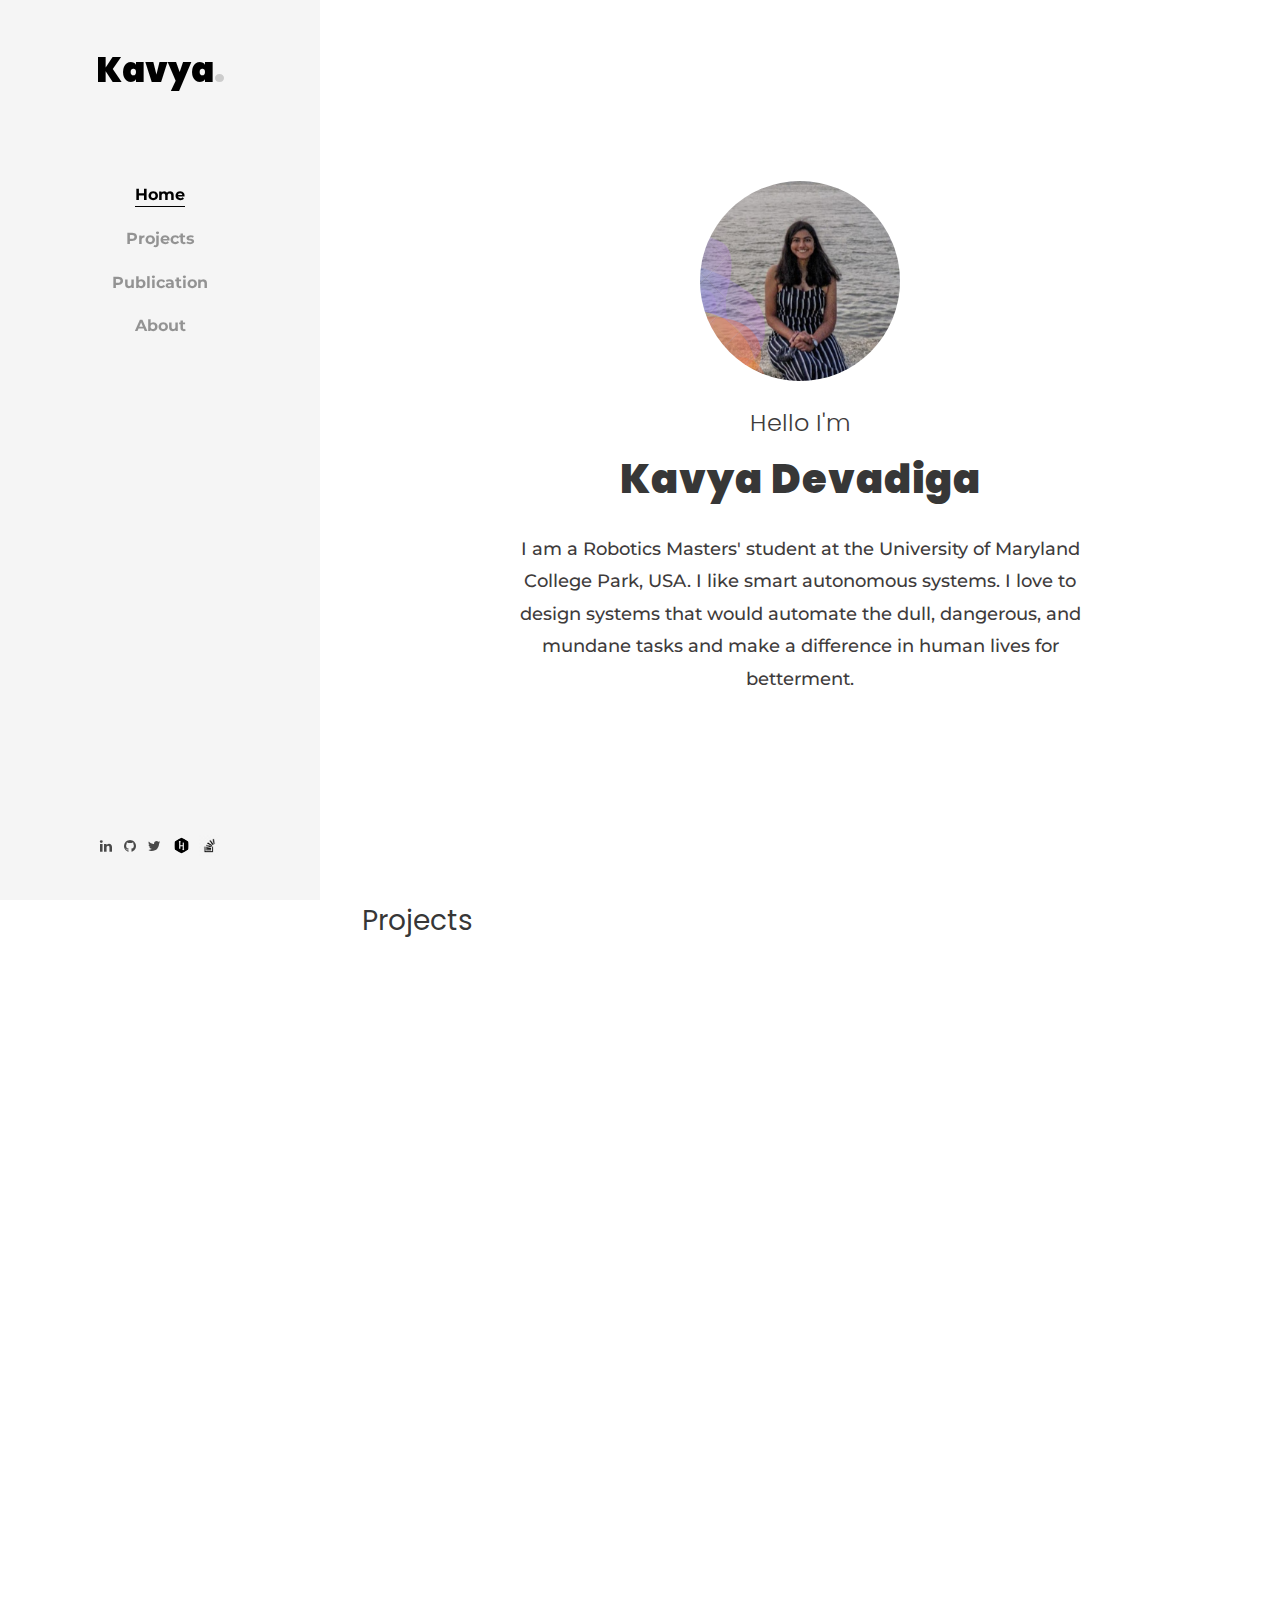
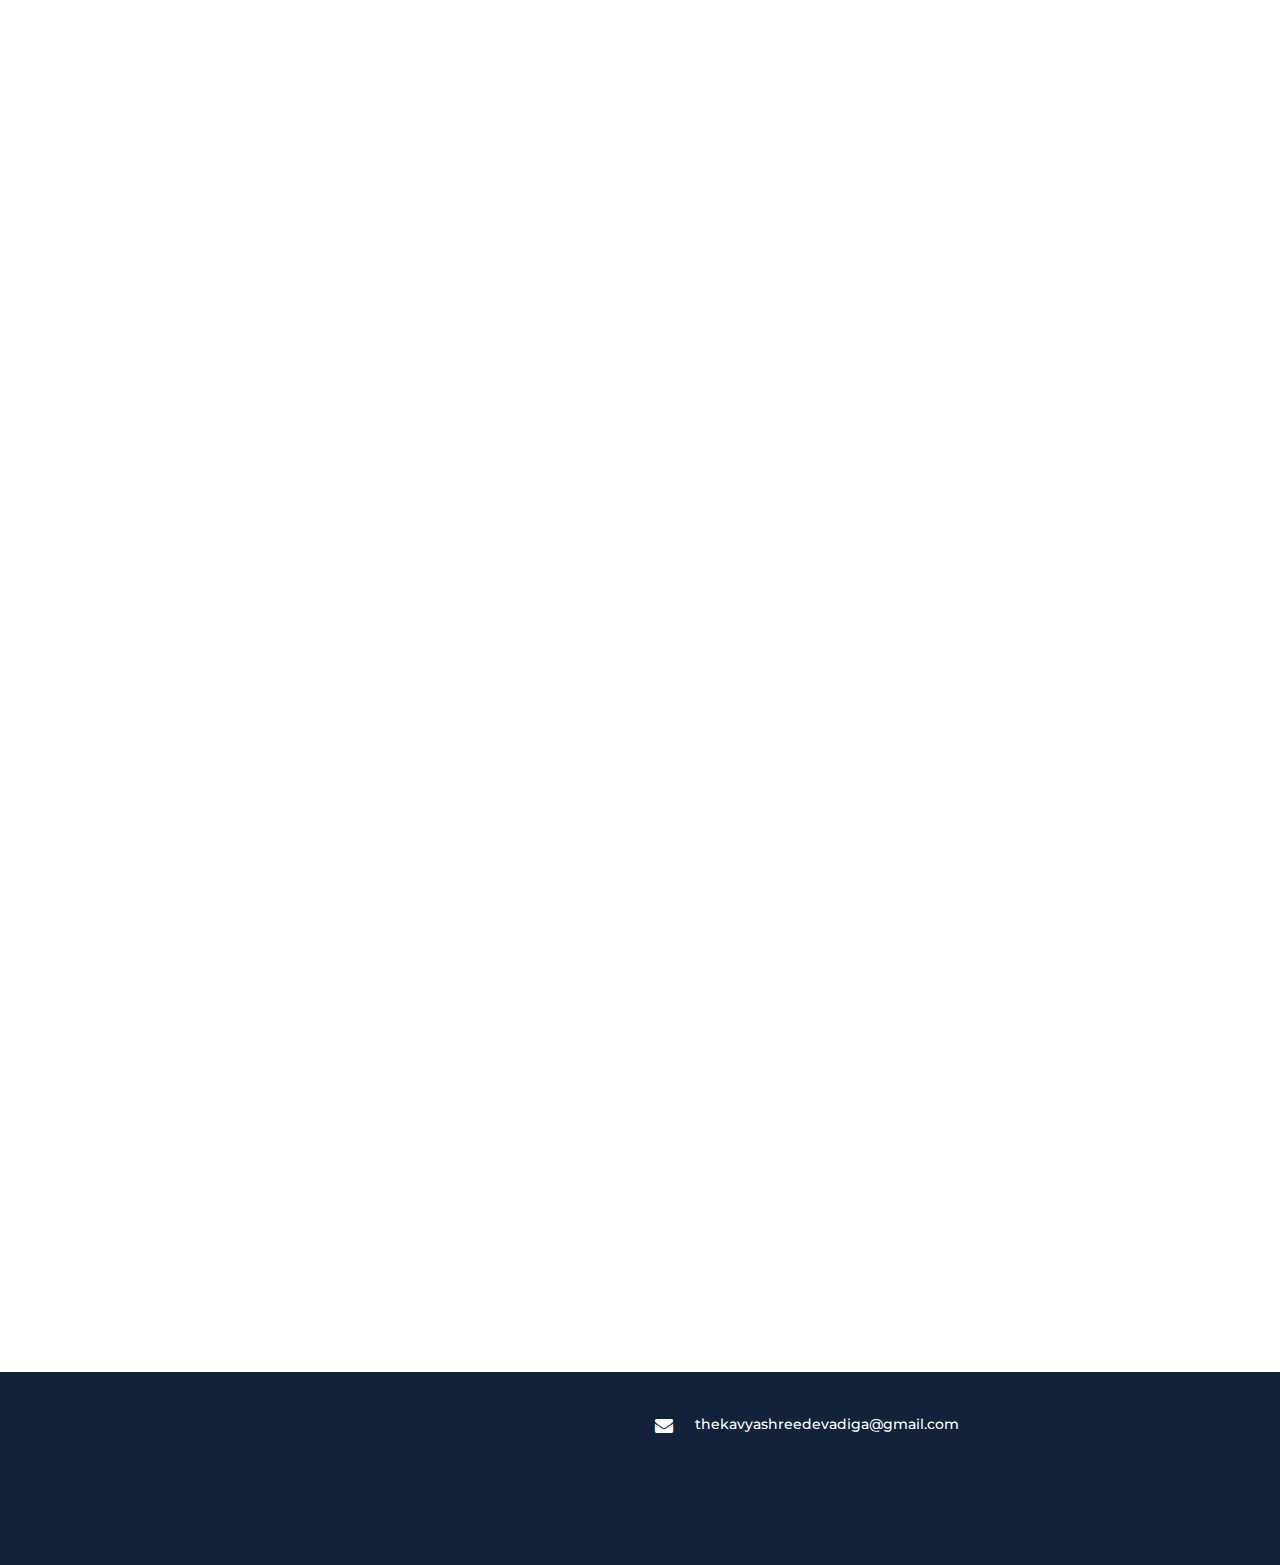
==== index.html @ f2223580 "Update social badges" ====
<!DOCTYPE html>
<html lang="en">

<head>
	<title>Kavyashree Devadiga</title>
	<meta charset="utf-8">
	<meta name="viewport" content="width=device-width, initial-scale=1, shrink-to-fit=no">

	<link href="https://fonts.googleapis.com/css?family=Poppins:300,400,500,600,700" rel="stylesheet">
	<link href="https://fonts.googleapis.com/css?family=Montserrat:300,400,500,700" rel="stylesheet">

	<link rel="stylesheet" href="css/open-iconic-bootstrap.min.css">
	<link rel="stylesheet" href="css/animate.css">

	<link rel="stylesheet" href="css/owl.carousel.min.css">
	<link rel="stylesheet" href="css/owl.theme.default.min.css">
	<link rel="stylesheet" href="css/magnific-popup.css">

	<link rel="stylesheet" href="css/aos.css">

	<link rel="stylesheet" href="css/ionicons.min.css">

	<link rel="stylesheet" href="css/bootstrap-datepicker.css">
	<link rel="stylesheet" href="css/jquery.timepicker.css">

	<link rel="stylesheet" href="css/flaticon.css">
	<link rel="stylesheet" href="css/icomoon.css">
	<link rel="stylesheet" href="css/style.css">
</head>

<body>

	<div id="kavyadevd-page">
		<a href="#" class="js-kavyadevd-nav-toggle kavyadevd-nav-toggle"><i></i></a>
		<aside id="kavyadevd-aside" role="complementary" class="js-fullheight text-center" style="overflow: hidden;">
			<h1 id="kavyadevd-logo"><a href="index.html">Kavya<span>.</span></a></h1>
			<nav id="kavyadevd-main-menu" role="navigation">
				<ul>
					<li id="Home" onclick="setClass(this);" class="menu_list kavyadevd-active"><a
							href="index.html">Home</a></li>
					<li id="Projects" onclick="setClass(this);" class="menu_list"><a href="#Project">Projects</a></li>
					<li id="Publications" onclick="setClass(this);" class="menu_list"><a
							href="#Publication">Publication</a></li>
					<!-- <li><a href="#contact">Contact</a></li> -->					
					<li><a href="about.html">About</a></li>
				</ul>
			</nav>

			<div class="kavyadevd-footer">
				<ul>
					<li><a href="https://www.linkedin.com/in/kavyashree-devadiga"><i class="icon-linkedin"></i></a></li>
					<li><a href="https://github.com/kavyadevd"><i class="icon-github"></i></a></li>
					<li><a href="https://twitter.com/kavyad007?lang=en"><i class="icon-twitter"></i></a></li>
					<li><a href="https://www.hackerrank.com/Kavya_D"><img style="width: 1.2em;margin-top: -6px;" src="images/HRRK.png"></img></a></li>
					<li><a href="https://twitter.com/kavyad007?lang=en"><img style="width: 1.5em;margin: -6px 0 0 -3px;" src="images/Stack.jpg"></img></a></li>
				</ul>
			</div>
		</aside>
		<div id="kavyadevd-main">
			<div class="wrap-div js-fullheight" style="background-image: url(images/bg_1.png);"
				data-stellar-background-ratio="0.5">
				<div class="overlay"></div>
				<div class="js-fullheight d-flex justify-content-center align-items-center" style="background-color: #ffffff4f;">
					<div class="col-md-8 text text-center">
						<div class="img mb-4" style="background-image: url(images/author.png);"></div>
						<div class="desc">
							<h2 class="subheading">Hello I'm</h2>
							<h1 class="mb-4">Kavya Devadiga</h1>
							<p class="mb-4">I am a Robotics Masters' student at the University of Maryland College
								Park, USA. I like smart autonomous systems. I love to design systems
								that would automate the dull, dangerous, and mundane tasks and make a difference in
								human lives for betterment.
							</p>
						</div>
					</div>
				</div>
			</div>
			<section class="ftco-section" style="padding-top: 0em;padding-bottom: 1em;" id="Project">
				<div class="container">
					<h3 class="mb-4">
						<p>Projects</p>
					</h3>
					<div class="row">
						<div class="col-md-4">
							<div class="blog-entry ftco-animate">
								<span class="img img-2" style="background-image: url(images/swarm.png);"></span>
								<div class="text text-2 pt-2 mt-3" id="ecobot">
									<h3 class="mb-4">
										<p>Jackal Swarm Robot</p>
									</h3>
									<p class="mb-4">A ROS based system that will deploy a swarm of 20 robots in a
										simulated gazebo environment and help rescue an object to the defined end goal.
										The swam consists of Jackal unmanned ground vehicles.
										Robots spawn at a pre-set start position and then navigate towards the object to
										be rescued.
										Once they reach the object contact point the agents will the object
										synchronously till the destination is reached.
									</p>
									<div class="author mb-4 d-flex align-items-center">
										<p>December 2021</p>
									</div>
									<div class="meta-wrap align-items-center">
										<div class="half">
											<p><a href="https://github.com/kavyadevd/swarm_robots"
													class="btn py-2">GitHub Repository <span
														class="ion-ios-arrow-forward"></span></a></p>
										</div>
									</div>
								</div>
							</div>
						</div>
						<div class="col-md-4">
							<div class="blog-entry ftco-animate">
								<span class="img img-2" style="background-image: url(images/Diner.png);"></span>
								<div class="text text-2 pt-2 mt-3">
									<h3 class="mb-4">
										<p>Food-E : Diner robot</p>
									</h3>
									<p class="mb-4">Modelling and simulation of an autonomous food serving robot in a
										diner.
										Using CoppeliaSim developed a 6 degree of freedom UR5 robotic arm fixed on a 2
										degree of freedom four-wheeled moving cart model.
										Followed by the implementation of a four-wheeled differential drive, and
										forward-inverse kinematics and program the model to simulate the task for
										autonomously navigating and completing a pre-defined job.
									</p>
									<div class="author mb-4 d-flex align-items-center">
										<p>November 2021</p>
									</div>
									<div class="meta-wrap align-items-center">
										<div class="half">
											<p><a href="https://github.com/kavyadevd/Diner_Robot"
													class="btn py-2">GitHub Repository <span
														class="ion-ios-arrow-forward"> <a href="https://www.youtube.com/watch?v=pwTl2Ah0ebo"><i class="icon-youtube"></i></a></span></a></p>
														
											<p>
												
											</p>
										</div>
									</div>
								</div>
							</div>
						</div>
						<div class="col-md-4">
							<div class="blog-entry ftco-animate">
								<span class="img img-2" style="background-image: url(images/Helmet.png);"></span>
								<div class="text text-2 pt-2 mt-3" id="ecobot">
									<h3 class="mb-4">
										<p>CNN based Real-time Helmet Detection</p>
									</h3>
									<p class="mb-4">Automated helmet detection using video surveillance and generating a database with license plates of offenders. 
										Included dataset creation for helmets by web scraping and training a CNN module using TensorFlow, OpenCV based machine learning in python. 
										Followed by KNN based text recognition for extracting the license plate data.
									</p>
									<div class="author mb-4 d-flex align-items-center">
										<p>May 2018</p>
									</div>
									<div class="meta-wrap align-items-center">
										<div class="half">
											<p><a href="https://github.com/kavyadevd/CNNHelmetDetection"
													class="btn py-2">GitHub Repository
												<span class="ion-ios-arrow-forward"></span></a></p>
										</div>
									</div>
								</div>
							</div>
						</div>
					</div>
					<div class="row">
						<div class="col-md-4">
							<div class="blog-entry ftco-animate">
								<span class="img img-2"
									style="background-image: url(images/Toy_Car_Pub_Sub.png);"></span>
								<div class="text text-2 pt-2 mt-3" id="ecobot">
									<h3 class="mb-4">
										<p>Car CAD modelling and simulation</p>
									</h3>
									<p class="mb-4">Modelled a car model in Solidworks. Visualized LIDAR points in RViz.
										Simulated PID controlled navigation in Gazebo using teleop control as well as
										publisher-subscriber
										in ROS. Understood basics of CAD modelling, URDF, XACRO, ROS-config files, ROS
										controllers and gazebo plugins, and adding
										sensors to CAD model.
									</p>
									<div class="author mb-4 d-flex align-items-center">
										<p>October 2021</p>
									</div>
									<div class="meta-wrap align-items-center">
										<div class="half">
											<p><a href="https://github.com/kavyadevd/Toy_Car_Simulation"
													class="btn py-2">GitHub Repository <span
														class="ion-ios-arrow-forward">
														<a href="https://youtu.be/pwTl2Ah0ebo"><i class="icon-youtube"></i></a></span></a></p>
										</div>
									</div>
								</div>
							</div>
						</div>
						<div class="col-md-4">
							<div class="blog-entry ftco-animate">
								<span class="img img-2"
									style="background-image: url(images/LQR.png);border: solid 1px #00000052;"></span>
								<div class="text text-2 pt-2 mt-3" id="ecobot">
									<h3 class="mb-4">
										<p>Dual Pendulum LQR-LQG Controller</p>
									</h3>
									<p class="mb-4">Worked on design and analysis of an LQR and LQG controller or pendulum attached to a frictionless moving crane. 
										Using Control system concepts and Matlab.
									</p>
									<div class="author mb-4 d-flex align-items-center">
										<p>December 2021</p>
									</div>
									<div class="meta-wrap align-items-center">
										<div class="half">
											<p><a href="https://github.com/kavyadevd/DualPendulumLQRController"
													class="btn py-2">GitHub Repository <span
														class="ion-ios-arrow-forward"></span></a></p>
										</div>
									</div>
								</div>
							</div>
						</div>
						<div class="col-md-4">
							<div class="blog-entry ftco-animate">
								<span class="img img-2" style="background-image: url(images/pathplannersq.png);"></span>
								<div class="text text-2 pt-2 mt-3" id="ecobot">
									<h3 class="mb-4">
										<p>Arm path planner</p>
									</h3>
									<p class="mb-4">A 6DOF UR5 robotic arm path planner. Consists of a C++ based
										IK solver and planner module with output simulated in a virtual environment.
										The input to the system is the desired goal cartesian coordinates. This input is
										applied to a 6 DOF robotic arm with set initial points and known configuration.
										Based on this data, the IK solver calculates the configuration of individual arm
										joints.
									</p>
									<div class="author mb-4 d-flex align-items-center">
										<p>October 2021</p>
									</div>
									<div class="meta-wrap align-items-center">
										<div class="half">
											<p><a href="https://github.com/kavyadevd/AcmeRoboticsPathPlanner"
													class="btn py-2">GitHub Repository
												<span class="ion-ios-arrow-forward"></span></a></p>
										</div>
									</div>
								</div>
							</div>
						</div>
					</div>
					<div class="row">
						<div class="col-md-4">
							<div class="blog-entry ftco-animate">
								<span class="img img-2" style="background-image: url(images/DVR.JPG);"></span>
								<div class="text text-2 pt-2 mt-3" id="ecobot">
									<h3 class="mb-4">
										<a href="Robocon.html">	<p>DVR - Autonomous Robot</p>
									</a></h3>
									<p class="mb-4">An autonomus - omni directional robot navigation through a
										controlled pre-described path using distance vector routing (for navigation) and
										PID algorithm (for line following). The robot has three pneumatically controlled
										arms to launch shuttles in air.
										The code is uploaded on Teensy development board (ARM Cortex-M7 at 600 MHz
										processor).
										(Project code was developed by a sub-team of 4)
									</p>
									<div class="author mb-4 d-flex align-items-center">
										<p>March 2018</p>
									</div>
									<div class="meta-wrap align-items-center">
										<div class="half">
											<p><a href="https://github.com/kavyadevd/DVR_AutonomousBot/tree/main/final"
													class="btn py-2">GitHub Repository <span
														class="ion-ios-arrow-forward"></span></a></p>
										</div>
									</div>
								</div>
							</div>
						</div>
						<div class="col-md-4">
							<div class="blog-entry ftco-animate">
								<span class="img img-2" alt="Coming soon"
									style="background-image: url(images/Hybrid.jpg);"></span>
								<div class="text text-2 pt-2 mt-3">
									<h3 class="mb-4">
										<p>Vader - Pole climbing robot</p>
									</h3>
									<p class="mb-4">An Arduino based robot with power screw based pole climbing
										capabilities. The robot was controlled using a PS2-controller.
										It also has a vertical gimble with a high power BLDC motor to drive the <a
											href="#ecobot">ecobot</a>
										(Project was developed by a team of 7)
									</p>
									<div class="author mb-4 d-flex align-items-center">
										<p>March 2016</p>
									</div>
									<div class="meta-wrap align-items-center">
										<div class="half">
											<p><a href="https://github.com/kavyadevd/RobotRemoteControl"
													class="btn py-2">GitHub Repository <span
														class="ion-ios-arrow-forward"></span></a></p>
										</div>
									</div>
								</div>
							</div>
						</div>
						<div class="col-md-4">
							<div class="blog-entry ftco-animate">
								<span class="img img-2" style="background-image: url(images/image_3.jpg);"></span>
								<div class="text text-2 pt-2 mt-3" id="ecobot">
									<h3 class="mb-4">
										<p>PID line follower ecobot</p>
									</h3>
									<p class="mb-4">An Arduino based line follower robot with single servo-controlled
										actuation.
										The robot has no drive of its own and relied on a second robot to power it
										without contact using wind
										thrust. It successfully maneuvered through a path consisting of turns, slopes
										and a very low contrast path-following line.
										(Project code was developed by a sub-team of 3)
									</p>
									<div class="author mb-4 d-flex align-items-center">
										<p>March 2016</p>
									</div>
									<div class="meta-wrap align-items-center">
										<div class="half">
											<p><a href="https://github.com/kavyadevd/PID-Controller-for-Robocon-2016"
													class="btn py-2">GitHub Repository <span
														class="ion-ios-arrow-forward"></span></a></p>
										</div>
									</div>
								</div>
							</div>
						</div>

					</div>
				</div>
			</section>
			<section class="ftco-section" style="padding-top: 0em;padding-bottom: 1em;">
				<div class="container" id="Publication">
					<div class="row">
						<div class="col-md-12">
							<div class="blog-entry ftco-animate">
								<h3 class="mb-4">
									<p>Publication</p>
								</h3>
								<h5>
									<a href="https://scholar.google.com/citations?view_op=view_citation&hl=en&user=lzbfaA8AAAAJ&alert_preview_top_rm=2&citation_for_view=lzbfaA8AAAAJ:u5HHmVD_uO8C"
									   >Real Time Automatic Helmet Detection of Bike Riders></a>
								</h5>
								<h6>International Journal for Innovative Research in Science & Technology | Volume 4,
									Issue 11, April 2018. · Mar 31, 2018</h6>
								<p class="mb-4">
									A CNN-based helmet detection system for real-time helmet detection.
									Using video surveillance of the street, the proposed approach detects if the bike
									rider is wearing a helmet
									automatically without manual intervention. If a bike rider is detected not wearing a
									helmet,
									the number plate of the vehicle read and noted.
									A database will be generated with records to identify every offender accurately by
									his bike registration number
								</p>

							</div>
						</div>
					</div>
				</div>
				<div class="container" id="TechStack">
					<div class="row">
						<div class="col-md-12">
							<div class="blog-entry ftco-animate">
								<h6 class="mb-4">
									<p>Technology Stack</p>
								</h6>
								<p style="text-align:left">
									<a href="https://www.linux.org/" target="_blank" rel="noreferrer"> <img
											src="https://raw.githubusercontent.com/devicons/devicon/master/icons/linux/linux-original.svg"
											alt="linux" style="width: 1.5em;height: 1.5em;" />
										<a href="https://www.cprogramming.com/" target="_blank" rel="noreferrer"> <img
												src="https://raw.githubusercontent.com/devicons/devicon/master/icons/c/c-original.svg"
												alt="c" style="width: 1.5em;height: 1.5em;" /> </a>
									</a> <a href="https://www.w3schools.com/cpp/" target="_blank" rel="noreferrer"> <img
											src="https://raw.githubusercontent.com/devicons/devicon/master/icons/cplusplus/cplusplus-original.svg"
											alt="cplusplus" style="width: 1.5em;height: 1.5em;" /> </a>
									<a href="https://www.w3schools.com/cs/" target="_blank" rel="noreferrer"> <img
											src="https://raw.githubusercontent.com/devicons/devicon/master/icons/csharp/csharp-original.svg"
											alt="csharp" style="width: 1.5em;height: 1.5em;" /> </a>
									<a href="https://www.ros.org/" target="_blank" rel="noreferrer"><img
											src="https://raw.githubusercontent.com/fkromer/awesome-ros2/master/ros_logo.svg?sanitize=true"
											style="width: 1.5em;height: 1.5em;" alt="ROS"></a>
									<a href="https://www.coppeliarobotics.com/" target="_blank" rel="noreferrer"> <img
											src="https://www.coppeliarobotics.com/helpFiles/en/images/CoppeliaSim.png"
											alt="CoppeliaSim" style="height: 1.5em;" /> </a>
									<a href="https://opencv.org/" target="_blank" rel="noreferrer"> <img
											src="https://www.vectorlogo.zone/logos/opencv/opencv-icon.svg" alt="opencv"
											style="width: 1.5em;height: 1.5em;" /> </a> <a href="https://postman.com"
										target="_blank" rel="noreferrer"> <img
											src="https://www.vectorlogo.zone/logos/getpostman/getpostman-icon.svg"
											alt="postman" style="width: 1.5em;height: 1.5em;" /> </a> <a
										href="https://www.python.org" target="_blank" rel="noreferrer"> <img
											src="https://raw.githubusercontent.com/devicons/devicon/master/icons/python/python-original.svg"
											alt="python" style="width: 1.5em;height: 1.5em;" /> </a> <a
										href="https://www.tensorflow.org" target="_blank" rel="noreferrer"> <img
											src="https://www.vectorlogo.zone/logos/tensorflow/tensorflow-icon.svg"
											alt="tensorflow" style="width: 1.5em;height: 1.5em;" /> </a> <a
										href="https://travis-ci.org" target="_blank" rel="noreferrer"> <img
											src="https://www.vectorlogo.zone/logos/travis-ci/travis-ci-icon.svg"
											alt="travisci" style="width: 1.5em;height: 1.5em;" /> </a>
									<a href="https://www.w3schools.com/css/" target="_blank" rel="noreferrer"> <img
											src="https://raw.githubusercontent.com/devicons/devicon/master/icons/css3/css3-original-wordmark.svg"
											alt="css3" style="width: 1.5em;height: 1.5em;" /> </a>
									<a href="https://dotnet.microsoft.com/" target="_blank" rel="noreferrer"> <img
											src="https://raw.githubusercontent.com/devicons/devicon/master/icons/dot-net/dot-net-original-wordmark.svg"
											alt="dotnet" style="width: 1.5em;height: 1.5em;" /> </a> <a
										href="https://git-scm.com/" target="_blank" rel="noreferrer"> <img
											src="https://www.vectorlogo.zone/logos/git-scm/git-scm-icon.svg" alt="git"
											style="width: 1.5em;height: 1.5em;" /> </a> <a
										href="https://www.w3.org/html/" target="_blank" rel="noreferrer"> <img
											src="https://raw.githubusercontent.com/devicons/devicon/master/icons/html5/html5-original-wordmark.svg"
											alt="html5" style="width: 1.5em;height: 1.5em;" /> </a> <a
										href="https://developer.mozilla.org/en-US/docs/Web/JavaScript" target="_blank"
										rel="noreferrer">
										<img src="https://raw.githubusercontent.com/devicons/devicon/master/icons/javascript/javascript-original.svg"
											alt="javascript" style="width: 1.5em;height: 1.5em;" /> </a> </a> <a
										href="https://www.mathworks.com/" target="_blank" rel="noreferrer"> <img
											src="https://upload.wikimedia.org/wikipedia/commons/2/21/Matlab_Logo.png"
											alt="matlab" style="width: 1.5em;height: 1.5em;" /> </a> <a
										href="https://www.microsoft.com/en-us/sql-server" target="_blank"
										rel="noreferrer"> <img
											src="https://www.svgrepo.com/show/303229/microsoft-sql-server-logo.svg"
											alt="mssql" style="width: 1.5em;height: 1.5em;" /> </a>
									<a href="https://www.arduino.cc/" target="_blank" rel="noreferrer"> <img
											src="https://cdn.worldvectorlogo.com/logos/arduino-1.svg" alt="arduino"
											style="width: 1.5em;height: 1.5em;" /> </a>
									<a href="https://azure.microsoft.com/en-in/" target="_blank" rel="noreferrer"> <img
											src="https://www.vectorlogo.zone/logos/microsoft_azure/microsoft_azure-icon.svg"
											alt="azure" style="width: 1.5em;height: 1.5em;" /> </a>
								</p>
							</div>
						</div>
					</div>
				</div>
			</section>
			<section>
				<div class="container" id="Resume">
					<div class="row">
						<div class="col-md-12">
							<div class="blog-entry ftco-animate">
								<p>
									<object data="Resume.pdf" type="application/pdf">
										<a href="asset/KavyashreeDevadiga.pdf">View Resume</a>
									</object>
								</p>
							</div>
						</div>
					</div>
				</div>
			</section>
		</div>
	</div>
	<footer class="ftco-footer ftco-bg-dark ftco-section">
		<div class="container px-md-5">
			<div class="row mb-5">
				<div class="col-md">
					<div class="ftco-footer-widget mb-4 ml-md-4">
						<h2 class="ftco-heading-2"></h2>
						<ul class="list-unstyled categories">
						</ul>
					</div>
				</div>

				<div class="col-md" id="contact">
					<div class="ftco-footer-widget mb-4">
						<div class="block-23 mb-3">
							<ul>
								<li><a href="#"><span class="icon icon-envelope"></span><span
											href="mailto:thekavyashreedevadiga@gmail.com"
											class="text">thekavyashreedevadiga@gmail.com</span></a></li>
							</ul>
						</div>
					</div>
				</div>
			</div>
			<div class="row">
				<div class="col-md-12">
				</div>
			</div>
		</div>
	</footer>
	</div>
	</div>

	<!-- loader -->
	<div id="ftco-loader" class="show fullscreen"><svg class="circular" width="48px" height="48px">
			<circle class="path-bg" cx="24" cy="24" r="22" fill="none" stroke-width="4" stroke="#eeeeee" />
			<circle class="path" cx="24" cy="24" r="22" fill="none" stroke-width="4" stroke-miterlimit="10"
				stroke="#F96D00" />
		</svg></div>


	<script src="js/jquery.min.js"></script>
	<script src="js/jquery-migrate-3.0.1.min.js"></script>
	<script src="js/popper.min.js"></script>
	<script src="js/bootstrap.min.js"></script>
	<script src="js/jquery.easing.1.3.js"></script>
	<script src="js/jquery.waypoints.min.js"></script>
	<script src="js/jquery.stellar.min.js"></script>
	<script src="js/owl.carousel.min.js"></script>
	<script src="js/jquery.magnific-popup.min.js"></script>
	<script src="js/aos.js"></script>
	<script src="js/jquery.animateNumber.min.js"></script>
	<script src="js/bootstrap-datepicker.js"></script>
	<script src="js/jquery.timepicker.min.js"></script>
	<script src="js/scrollax.min.js"></script>
	<script src="js/main.js"></script>

	<script>
		function setClass(li_) {
			$('.menu_list').removeClass('kavyadevd-active');
			$(li_).addClass('kavyadevd-active');
		}
	</script>
</body>

</html>
---- css/flaticon.css ----
/*
  	Flaticon icon font: Flaticon
  	Creation date: 12/08/2018 13:24
  	*/


@font-face {
  font-family: "Flaticon";
  src: url("../fonts/flaticon/font/Flaticon.eot");
  src: url("../fonts/flaticon/font/Flaticon.eot?#iefix") format("embedded-opentype"),
       url("../fonts/flaticon/font/Flaticon.woff") format("woff"),
       url("../fonts/flaticon/font/Flaticon.ttf") format("truetype"),
       url("../fonts/flaticon/font/Flaticon.svg#Flaticon") format("svg");
  font-weight: normal;
  font-style: normal;
}

@media screen and (-webkit-min-device-pixel-ratio:0) {
  @font-face {
    font-family: "Flaticon";
    src: url("../fonts/flaticon/font/Flaticon.svg#Flaticon") format("svg");
  }
}

[class^="flaticon-"]:before, [class*=" flaticon-"]:before,
[class^="flaticon-"]:after, [class*=" flaticon-"]:after {   
  font-family: Flaticon;
  font-style: normal;
  font-weight: normal;
  font-variant: normal;
  text-transform: none;
  line-height: 1;

  /* Better Font Rendering =========== */
  -webkit-font-smoothing: antialiased;
  -moz-osx-font-smoothing: grayscale;
}

.flaticon-car:before { content: "\f100"; }
.flaticon-resort:before { content: "\f101"; }
.flaticon-yatch:before { content: "\f102"; }
.flaticon-map-of-roads:before { content: "\f103"; }
.flaticon-compass:before { content: "\f104"; }
.flaticon-around:before { content: "\f105"; }
.flaticon-sailboat:before { content: "\f106"; }
---- css/icomoon.css ----
@font-face {
  font-family: 'icomoon';
  src:  url('../fonts/icomoon/icomoon.eot?6tt51o');
  src:  url('../fonts/icomoon/icomoon.eot?6tt51o#iefix') format('embedded-opentype'),
    url('../fonts/icomoon/icomoon.ttf?6tt51o') format('truetype'),
    url('../fonts/icomoon/icomoon.woff?6tt51o') format('woff'),
    url('../fonts/icomoon/icomoon.svg?6tt51o#icomoon') format('svg');
  font-weight: normal;
  font-style: normal;
}

[class^="icon-"], [class*=" icon-"] {
  /* use !important to prevent issues with browser extensions that change fonts */
  font-family: 'icomoon' !important;
  speak: none;
  font-style: normal;
  font-weight: normal;
  font-variant: normal;
  text-transform: none;
  line-height: 1;

  /* Better Font Rendering =========== */
  -webkit-font-smoothing: antialiased;
  -moz-osx-font-smoothing: grayscale;
}

.icon-asterisk:before {
  content: "\f069";
}
.icon-plus:before {
  content: "\f067";
}
.icon-question:before {
  content: "\f128";
}
.icon-minus:before {
  content: "\f068";
}
.icon-glass:before {
  content: "\f000";
}
.icon-music:before {
  content: "\f001";
}
.icon-search:before {
  content: "\f002";
}
.icon-envelope-o:before {
  content: "\f003";
}
.icon-heart:before {
  content: "\f004";
}
.icon-star:before {
  content: "\f005";
}
.icon-star-o:before {
  content: "\f006";
}
.icon-user:before {
  content: "\f007";
}
.icon-film:before {
  content: "\f008";
}
.icon-th-large:before {
  content: "\f009";
}
.icon-th:before {
  content: "\f00a";
}
.icon-th-list:before {
  content: "\f00b";
}
.icon-check:before {
  content: "\f00c";
}
.icon-close:before {
  content: "\f00d";
}
.icon-remove:before {
  content: "\f00d";
}
.icon-times:before {
  content: "\f00d";
}
.icon-search-plus:before {
  content: "\f00e";
}
.icon-search-minus:before {
  content: "\f010";
}
.icon-power-off:before {
  content: "\f011";
}
.icon-signal:before {
  content: "\f012";
}
.icon-cog:before {
  content: "\f013";
}
.icon-gear:before {
  content: "\f013";
}
.icon-trash-o:before {
  content: "\f014";
}
.icon-home:before {
  content: "\f015";
}
.icon-file-o:before {
  content: "\f016";
}
.icon-clock-o:before {
  content: "\f017";
}
.icon-road:before {
  content: "\f018";
}
.icon-download:before {
  content: "\f019";
}
.icon-arrow-circle-o-down:before {
  content: "\f01a";
}
.icon-arrow-circle-o-up:before {
  content: "\f01b";
}
.icon-inbox:before {
  content: "\f01c";
}
.icon-play-circle-o:before {
  content: "\f01d";
}
.icon-repeat:before {
  content: "\f01e";
}
.icon-rotate-right:before {
  content: "\f01e";
}
.icon-refresh:before {
  content: "\f021";
}
.icon-list-alt:before {
  content: "\f022";
}
.icon-lock:before {
  content: "\f023";
}
.icon-flag:before {
  content: "\f024";
}
.icon-headphones:before {
  content: "\f025";
}
.icon-volume-off:before {
  content: "\f026";
}
.icon-volume-down:before {
  content: "\f027";
}
.icon-volume-up:before {
  content: "\f028";
}
.icon-qrcode:before {
  content: "\f029";
}
.icon-barcode:before {
  content: "\f02a";
}
.icon-tag:before {
  content: "\f02b";
}
.icon-tags:before {
  content: "\f02c";
}
.icon-book:before {
  content: "\f02d";
}
.icon-bookmark:before {
  content: "\f02e";
}
.icon-print:before {
  content: "\f02f";
}
.icon-camera:before {
  content: "\f030";
}
.icon-font:before {
  content: "\f031";
}
.icon-bold:before {
  content: "\f032";
}
.icon-italic:before {
  content: "\f033";
}
.icon-text-height:before {
  content: "\f034";
}
.icon-text-width:before {
  content: "\f035";
}
.icon-align-left:before {
  content: "\f036";
}
.icon-align-center:before {
  content: "\f037";
}
.icon-align-right:before {
  content: "\f038";
}
.icon-align-justify:before {
  content: "\f039";
}
.icon-list:before {
  content: "\f03a";
}
.icon-dedent:before {
  content: "\f03b";
}
.icon-outdent:before {
  content: "\f03b";
}
.icon-indent:before {
  content: "\f03c";
}
.icon-video-camera:before {
  content: "\f03d";
}
.icon-image:before {
  content: "\f03e";
}
.icon-photo:before {
  content: "\f03e";
}
.icon-picture-o:before {
  content: "\f03e";
}
.icon-pencil:before {
  content: "\f040";
}
.icon-map-marker:before {
  content: "\f041";
}
.icon-adjust:before {
  content: "\f042";
}
.icon-tint:before {
  content: "\f043";
}
.icon-edit:before {
  content: "\f044";
}
.icon-pencil-square-o:before {
  content: "\f044";
}
.icon-share-square-o:before {
  content: "\f045";
}
.icon-check-square-o:before {
  content: "\f046";
}
.icon-arrows:before {
  content: "\f047";
}
.icon-step-backward:before {
  content: "\f048";
}
.icon-fast-backward:before {
  content: "\f049";
}
.icon-backward:before {
  content: "\f04a";
}
.icon-play:before {
  content: "\f04b";
}
.icon-pause:before {
  content: "\f04c";
}
.icon-stop:before {
  content: "\f04d";
}
.icon-forward:before {
  content: "\f04e";
}
.icon-fast-forward:before {
  content: "\f050";
}
.icon-step-forward:before {
  content: "\f051";
}
.icon-eject:before {
  content: "\f052";
}
.icon-chevron-left:before {
  content: "\f053";
}
.icon-chevron-right:before {
  content: "\f054";
}
.icon-plus-circle:before {
  content: "\f055";
}
.icon-minus-circle:before {
  content: "\f056";
}
.icon-times-circle:before {
  content: "\f057";
}
.icon-check-circle:before {
  content: "\f058";
}
.icon-question-circle:before {
  content: "\f059";
}
.icon-info-circle:before {
  content: "\f05a";
}
.icon-crosshairs:before {
  content: "\f05b";
}
.icon-times-circle-o:before {
  content: "\f05c";
}
.icon-check-circle-o:before {
  content: "\f05d";
}
.icon-ban:before {
  content: "\f05e";
}
.icon-arrow-left:before {
  content: "\f060";
}
.icon-arrow-right:before {
  content: "\f061";
}
.icon-arrow-up:before {
  content: "\f062";
}
.icon-arrow-down:before {
  content: "\f063";
}
.icon-mail-forward:before {
  content: "\f064";
}
.icon-share:before {
  content: "\f064";
}
.icon-expand:before {
  content: "\f065";
}
.icon-compress:before {
  content: "\f066";
}
.icon-exclamation-circle:before {
  content: "\f06a";
}
.icon-gift:before {
  content: "\f06b";
}
.icon-leaf:before {
  content: "\f06c";
}
.icon-fire:before {
  content: "\f06d";
}
.icon-eye:before {
  content: "\f06e";
}
.icon-eye-slash:before {
  content: "\f070";
}
.icon-exclamation-triangle:before {
  content: "\f071";
}
.icon-warning:before {
  content: "\f071";
}
.icon-plane:before {
  content: "\f072";
}
.icon-calendar:before {
  content: "\f073";
}
.icon-random:before {
  content: "\f074";
}
.icon-comment:before {
  content: "\f075";
}
.icon-magnet:before {
  content: "\f076";
}
.icon-chevron-up:before {
  content: "\f077";
}
.icon-chevron-down:before {
  content: "\f078";
}
.icon-retweet:before {
  content: "\f079";
}
.icon-shopping-cart:before {
  content: "\f07a";
}
.icon-folder:before {
  content: "\f07b";
}
.icon-folder-open:before {
  content: "\f07c";
}
.icon-arrows-v:before {
  content: "\f07d";
}
.icon-arrows-h:before {
  content: "\f07e";
}
.icon-bar-chart:before {
  content: "\f080";
}
.icon-bar-chart-o:before {
  content: "\f080";
}
.icon-twitter-square:before {
  content: "\f081";
}
.icon-facebook-square:before {
  content: "\f082";
}
.icon-camera-retro:before {
  content: "\f083";
}
.icon-key:before {
  content: "\f084";
}
.icon-cogs:before {
  content: "\f085";
}
.icon-gears:before {
  content: "\f085";
}
.icon-comments:before {
  content: "\f086";
}
.icon-thumbs-o-up:before {
  content: "\f087";
}
.icon-thumbs-o-down:before {
  content: "\f088";
}
.icon-star-half:before {
  content: "\f089";
}
.icon-heart-o:before {
  content: "\f08a";
}
.icon-sign-out:before {
  content: "\f08b";
}
.icon-linkedin-square:before {
  content: "\f08c";
}
.icon-thumb-tack:before {
  content: "\f08d";
}
.icon-external-link:before {
  content: "\f08e";
}
.icon-sign-in:before {
  content: "\f090";
}
.icon-trophy:before {
  content: "\f091";
}
.icon-github-square:before {
  content: "\f092";
}
.icon-upload:before {
  content: "\f093";
}
.icon-lemon-o:before {
  content: "\f094";
}
.icon-phone:before {
  content: "\f095";
}
.icon-square-o:before {
  content: "\f096";
}
.icon-bookmark-o:before {
  content: "\f097";
}
.icon-phone-square:before {
  content: "\f098";
}
.icon-twitter:before {
  content: "\f099";
}
.icon-facebook:before {
  content: "\f09a";
}
.icon-facebook-f:before {
  content: "\f09a";
}
.icon-github:before {
  content: "\f09b";
}
.icon-unlock:before {
  content: "\f09c";
}
.icon-credit-card:before {
  content: "\f09d";
}
.icon-feed:before {
  content: "\f09e";
}
.icon-rss:before {
  content: "\f09e";
}
.icon-hdd-o:before {
  content: "\f0a0";
}
.icon-bullhorn:before {
  content: "\f0a1";
}
.icon-bell-o:before {
  content: "\f0a2";
}
.icon-certificate:before {
  content: "\f0a3";
}
.icon-hand-o-right:before {
  content: "\f0a4";
}
.icon-hand-o-left:before {
  content: "\f0a5";
}
.icon-hand-o-up:before {
  content: "\f0a6";
}
.icon-hand-o-down:before {
  content: "\f0a7";
}
.icon-arrow-circle-left:before {
  content: "\f0a8";
}
.icon-arrow-circle-right:before {
  content: "\f0a9";
}
.icon-arrow-circle-up:before {
  content: "\f0aa";
}
.icon-arrow-circle-down:before {
  content: "\f0ab";
}
.icon-globe:before {
  content: "\f0ac";
}
.icon-wrench:before {
  content: "\f0ad";
}
.icon-tasks:before {
  content: "\f0ae";
}
.icon-filter:before {
  content: "\f0b0";
}
.icon-briefcase:before {
  content: "\f0b1";
}
.icon-arrows-alt:before {
  content: "\f0b2";
}
.icon-group:before {
  content: "\f0c0";
}
.icon-users:before {
  content: "\f0c0";
}
.icon-chain:before {
  content: "\f0c1";
}
.icon-link:before {
  content: "\f0c1";
}
.icon-cloud:before {
  content: "\f0c2";
}
.icon-flask:before {
  content: "\f0c3";
}
.icon-cut:before {
  content: "\f0c4";
}
.icon-scissors:before {
  content: "\f0c4";
}
.icon-copy:before {
  content: "\f0c5";
}
.icon-files-o:before {
  content: "\f0c5";
}
.icon-paperclip:before {
  content: "\f0c6";
}
.icon-floppy-o:before {
  content: "\f0c7";
}
.icon-save:before {
  content: "\f0c7";
}
.icon-square:before {
  content: "\f0c8";
}
.icon-bars:before {
  content: "\f0c9";
}
.icon-navicon:before {
  content: "\f0c9";
}
.icon-reorder:before {
  content: "\f0c9";
}
.icon-list-ul:before {
  content: "\f0ca";
}
.icon-list-ol:before {
  content: "\f0cb";
}
.icon-strikethrough:before {
  content: "\f0cc";
}
.icon-underline:before {
  content: "\f0cd";
}
.icon-table:before {
  content: "\f0ce";
}
.icon-magic:before {
  content: "\f0d0";
}
.icon-truck:before {
  content: "\f0d1";
}
.icon-pinterest:before {
  content: "\f0d2";
}
.icon-pinterest-square:before {
  content: "\f0d3";
}
.icon-google-plus-square:before {
  content: "\f0d4";
}
.icon-google-plus:before {
  content: "\f0d5";
}
.icon-money:before {
  content: "\f0d6";
}
.icon-caret-down:before {
  content: "\f0d7";
}
.icon-caret-up:before {
  content: "\f0d8";
}
.icon-caret-left:before {
  content: "\f0d9";
}
.icon-caret-right:before {
  content: "\f0da";
}
.icon-columns:before {
  content: "\f0db";
}
.icon-sort:before {
  content: "\f0dc";
}
.icon-unsorted:before {
  content: "\f0dc";
}
.icon-sort-desc:before {
  content: "\f0dd";
}
.icon-sort-down:before {
  content: "\f0dd";
}
.icon-sort-asc:before {
  content: "\f0de";
}
.icon-sort-up:before {
  content: "\f0de";
}
.icon-envelope:before {
  content: "\f0e0";
}
.icon-linkedin:before {
  content: "\f0e1";
}
.icon-rotate-left:before {
  content: "\f0e2";
}
.icon-undo:before {
  content: "\f0e2";
}
.icon-gavel:before {
  content: "\f0e3";
}
.icon-legal:before {
  content: "\f0e3";
}
.icon-dashboard:before {
  content: "\f0e4";
}
.icon-tachometer:before {
  content: "\f0e4";
}
.icon-comment-o:before {
  content: "\f0e5";
}
.icon-comments-o:before {
  content: "\f0e6";
}
.icon-bolt:before {
  content: "\f0e7";
}
.icon-flash:before {
  content: "\f0e7";
}
.icon-sitemap:before {
  content: "\f0e8";
}
.icon-umbrella:before {
  content: "\f0e9";
}
.icon-clipboard:before {
  content: "\f0ea";
}
.icon-paste:before {
  content: "\f0ea";
}
.icon-lightbulb-o:before {
  content: "\f0eb";
}
.icon-exchange:before {
  content: "\f0ec";
}
.icon-cloud-download:before {
  content: "\f0ed";
}
.icon-cloud-upload:before {
  content: "\f0ee";
}
.icon-user-md:before {
  content: "\f0f0";
}
.icon-stethoscope:before {
  content: "\f0f1";
}
.icon-suitcase:before {
  content: "\f0f2";
}
.icon-bell:before {
  content: "\f0f3";
}
.icon-coffee:before {
  content: "\f0f4";
}
.icon-cutlery:before {
  content: "\f0f5";
}
.icon-file-text-o:before {
  content: "\f0f6";
}
.icon-building-o:before {
  content: "\f0f7";
}
.icon-hospital-o:before {
  content: "\f0f8";
}
.icon-ambulance:before {
  content: "\f0f9";
}
.icon-medkit:before {
  content: "\f0fa";
}
.icon-fighter-jet:before {
  content: "\f0fb";
}
.icon-beer:before {
  content: "\f0fc";
}
.icon-h-square:before {
  content: "\f0fd";
}
.icon-plus-square:before {
  content: "\f0fe";
}
.icon-angle-double-left:before {
  content: "\f100";
}
.icon-angle-double-right:before {
  content: "\f101";
}
.icon-angle-double-up:before {
  content: "\f102";
}
.icon-angle-double-down:before {
  content: "\f103";
}
.icon-angle-left:before {
  content: "\f104";
}
.icon-angle-right:before {
  content: "\f105";
}
.icon-angle-up:before {
  content: "\f106";
}
.icon-angle-down:before {
  content: "\f107";
}
.icon-desktop:before {
  content: "\f108";
}
.icon-laptop:before {
  content: "\f109";
}
.icon-tablet:before {
  content: "\f10a";
}
.icon-mobile:before {
  content: "\f10b";
}
.icon-mobile-phone:before {
  content: "\f10b";
}
.icon-circle-o:before {
  content: "\f10c";
}
.icon-quote-left:before {
  content: "\f10d";
}
.icon-quote-right:before {
  content: "\f10e";
}
.icon-spinner:before {
  content: "\f110";
}
.icon-circle:before {
  content: "\f111";
}
.icon-mail-reply:before {
  content: "\f112";
}
.icon-reply:before {
  content: "\f112";
}
.icon-github-alt:before {
  content: "\f113";
}
.icon-folder-o:before {
  content: "\f114";
}
.icon-folder-open-o:before {
  content: "\f115";
}
.icon-smile-o:before {
  content: "\f118";
}
.icon-frown-o:before {
  content: "\f119";
}
.icon-meh-o:before {
  content: "\f11a";
}
.icon-gamepad:before {
  content: "\f11b";
}
.icon-keyboard-o:before {
  content: "\f11c";
}
.icon-flag-o:before {
  content: "\f11d";
}
.icon-flag-checkered:before {
  content: "\f11e";
}
.icon-terminal:before {
  content: "\f120";
}
.icon-code:before {
  content: "\f121";
}
.icon-mail-reply-all:before {
  content: "\f122";
}
.icon-reply-all:before {
  content: "\f122";
}
.icon-star-half-empty:before {
  content: "\f123";
}
.icon-star-half-full:before {
  content: "\f123";
}
.icon-star-half-o:before {
  content: "\f123";
}
.icon-location-arrow:before {
  content: "\f124";
}
.icon-crop:before {
  content: "\f125";
}
.icon-code-fork:before {
  content: "\f126";
}
.icon-chain-broken:before {
  content: "\f127";
}
.icon-unlink:before {
  content: "\f127";
}
.icon-info:before {
  content: "\f129";
}
.icon-exclamation:before {
  content: "\f12a";
}
.icon-superscript:before {
  content: "\f12b";
}
.icon-subscript:before {
  content: "\f12c";
}
.icon-eraser:before {
  content: "\f12d";
}
.icon-puzzle-piece:before {
  content: "\f12e";
}
.icon-microphone:before {
  content: "\f130";
}
.icon-microphone-slash:before {
  content: "\f131";
}
.icon-shield:before {
  content: "\f132";
}
.icon-calendar-o:before {
  content: "\f133";
}
.icon-fire-extinguisher:before {
  content: "\f134";
}
.icon-rocket:before {
  content: "\f135";
}
.icon-maxcdn:before {
  content: "\f136";
}
.icon-chevron-circle-left:before {
  content: "\f137";
}
.icon-chevron-circle-right:before {
  content: "\f138";
}
.icon-chevron-circle-up:before {
  content: "\f139";
}
.icon-chevron-circle-down:before {
  content: "\f13a";
}
.icon-html5:before {
  content: "\f13b";
}
.icon-css3:before {
  content: "\f13c";
}
.icon-anchor:before {
  content: "\f13d";
}
.icon-unlock-alt:before {
  content: "\f13e";
}
.icon-bullseye:before {
  content: "\f140";
}
.icon-ellipsis-h:before {
  content: "\f141";
}
.icon-ellipsis-v:before {
  content: "\f142";
}
.icon-rss-square:before {
  content: "\f143";
}
.icon-play-circle:before {
  content: "\f144";
}
.icon-ticket:before {
  content: "\f145";
}
.icon-minus-square:before {
  content: "\f146";
}
.icon-minus-square-o:before {
  content: "\f147";
}
.icon-level-up:before {
  content: "\f148";
}
.icon-level-down:before {
  content: "\f149";
}
.icon-check-square:before {
  content: "\f14a";
}
.icon-pencil-square:before {
  content: "\f14b";
}
.icon-external-link-square:before {
  content: "\f14c";
}
.icon-share-square:before {
  content: "\f14d";
}
.icon-compass:before {
  content: "\f14e";
}
.icon-caret-square-o-down:before {
  content: "\f150";
}
.icon-toggle-down:before {
  content: "\f150";
}
.icon-caret-square-o-up:before {
  content: "\f151";
}
.icon-toggle-up:before {
  content: "\f151";
}
.icon-caret-square-o-right:before {
  content: "\f152";
}
.icon-toggle-right:before {
  content: "\f152";
}
.icon-eur:before {
  content: "\f153";
}
.icon-euro:before {
  content: "\f153";
}
.icon-gbp:before {
  content: "\f154";
}
.icon-dollar:before {
  content: "\f155";
}
.icon-usd:before {
  content: "\f155";
}
.icon-inr:before {
  content: "\f156";
}
.icon-rupee:before {
  content: "\f156";
}
.icon-cny:before {
  content: "\f157";
}
.icon-jpy:before {
  content: "\f157";
}
.icon-rmb:before {
  content: "\f157";
}
.icon-yen:before {
  content: "\f157";
}
.icon-rouble:before {
  content: "\f158";
}
.icon-rub:before {
  content: "\f158";
}
.icon-ruble:before {
  content: "\f158";
}
.icon-krw:before {
  content: "\f159";
}
.icon-won:before {
  content: "\f159";
}
.icon-bitcoin:before {
  content: "\f15a";
}
.icon-btc:before {
  content: "\f15a";
}
.icon-file:before {
  content: "\f15b";
}
.icon-file-text:before {
  content: "\f15c";
}
.icon-sort-alpha-asc:before {
  content: "\f15d";
}
.icon-sort-alpha-desc:before {
  content: "\f15e";
}
.icon-sort-amount-asc:before {
  content: "\f160";
}
.icon-sort-amount-desc:before {
  content: "\f161";
}
.icon-sort-numeric-asc:before {
  content: "\f162";
}
.icon-sort-numeric-desc:before {
  content: "\f163";
}
.icon-thumbs-up:before {
  content: "\f164";
}
.icon-thumbs-down:before {
  content: "\f165";
}
.icon-youtube-square:before {
  content: "\f166";
}
.icon-youtube:before {
  content: "\f167";
}
.icon-xing:before {
  content: "\f168";
}
.icon-xing-square:before {
  content: "\f169";
}
.icon-youtube-play:before {
  content: "\f16a";
}
.icon-dropbox:before {
  content: "\f16b";
}
.icon-stack-overflow:before {
  content: "\f16c";
}
.icon-instagram:before {
  content: "\f16d";
}
.icon-flickr:before {
  content: "\f16e";
}
.icon-adn:before {
  content: "\f170";
}
.icon-bitbucket:before {
  content: "\f171";
}
.icon-bitbucket-square:before {
  content: "\f172";
}
.icon-tumblr:before {
  content: "\f173";
}
.icon-tumblr-square:before {
  content: "\f174";
}
.icon-long-arrow-down:before {
  content: "\f175";
}
.icon-long-arrow-up:before {
  content: "\f176";
}
.icon-long-arrow-left:before {
  content: "\f177";
}
.icon-long-arrow-right:before {
  content: "\f178";
}
.icon-apple:before {
  content: "\f179";
}
.icon-windows:before {
  content: "\f17a";
}
.icon-android:before {
  content: "\f17b";
}
.icon-linux:before {
  content: "\f17c";
}
.icon-dribbble:before {
  content: "\f17d";
}
.icon-skype:before {
  content: "\f17e";
}
.icon-foursquare:before {
  content: "\f180";
}
.icon-trello:before {
  content: "\f181";
}
.icon-female:before {
  content: "\f182";
}
.icon-male:before {
  content: "\f183";
}
.icon-gittip:before {
  content: "\f184";
}
.icon-gratipay:before {
  content: "\f184";
}
.icon-sun-o:before {
  content: "\f185";
}
.icon-moon-o:before {
  content: "\f186";
}
.icon-archive:before {
  content: "\f187";
}
.icon-bug:before {
  content: "\f188";
}
.icon-vk:before {
  content: "\f189";
}
.icon-weibo:before {
  content: "\f18a";
}
.icon-renren:before {
  content: "\f18b";
}
.icon-pagelines:before {
  content: "\f18c";
}
.icon-stack-exchange:before {
  content: "\f18d";
}
.icon-arrow-circle-o-right:before {
  content: "\f18e";
}
.icon-arrow-circle-o-left:before {
  content: "\f190";
}
.icon-caret-square-o-left:before {
  content: "\f191";
}
.icon-toggle-left:before {
  content: "\f191";
}
.icon-dot-circle-o:before {
  content: "\f192";
}
.icon-wheelchair:before {
  content: "\f193";
}
.icon-vimeo-square:before {
  content: "\f194";
}
.icon-try:before {
  content: "\f195";
}
.icon-turkish-lira:before {
  content: "\f195";
}
.icon-plus-square-o:before {
  content: "\f196";
}
.icon-space-shuttle:before {
  content: "\f197";
}
.icon-slack:before {
  content: "\f198";
}
.icon-envelope-square:before {
  content: "\f199";
}
.icon-wordpress:before {
  content: "\f19a";
}
.icon-openid:before {
  content: "\f19b";
}
.icon-bank:before {
  content: "\f19c";
}
.icon-institution:before {
  content: "\f19c";
}
.icon-university:before {
  content: "\f19c";
}
.icon-graduation-cap:before {
  content: "\f19d";
}
.icon-mortar-board:before {
  content: "\f19d";
}
.icon-yahoo:before {
  content: "\f19e";
}
.icon-google:before {
  content: "\f1a0";
}
.icon-reddit:before {
  content: "\f1a1";
}
.icon-reddit-square:before {
  content: "\f1a2";
}
.icon-stumbleupon-circle:before {
  content: "\f1a3";
}
.icon-stumbleupon:before {
  content: "\f1a4";
}
.icon-delicious:before {
  content: "\f1a5";
}
.icon-digg:before {
  content: "\f1a6";
}
.icon-pied-piper-pp:before {
  content: "\f1a7";
}
.icon-pied-piper-alt:before {
  content: "\f1a8";
}
.icon-drupal:before {
  content: "\f1a9";
}
.icon-joomla:before {
  content: "\f1aa";
}
.icon-language:before {
  content: "\f1ab";
}
.icon-fax:before {
  content: "\f1ac";
}
.icon-building:before {
  content: "\f1ad";
}
.icon-child:before {
  content: "\f1ae";
}
.icon-paw:before {
  content: "\f1b0";
}
.icon-spoon:before {
  content: "\f1b1";
}
.icon-cube:before {
  content: "\f1b2";
}
.icon-cubes:before {
  content: "\f1b3";
}
.icon-behance:before {
  content: "\f1b4";
}
.icon-behance-square:before {
  content: "\f1b5";
}
.icon-steam:before {
  content: "\f1b6";
}
.icon-steam-square:before {
  content: "\f1b7";
}
.icon-recycle:before {
  content: "\f1b8";
}
.icon-automobile:before {
  content: "\f1b9";
}
.icon-car:before {
  content: "\f1b9";
}
.icon-cab:before {
  content: "\f1ba";
}
.icon-taxi:before {
  content: "\f1ba";
}
.icon-tree:before {
  content: "\f1bb";
}
.icon-spotify:before {
  content: "\f1bc";
}
.icon-deviantart:before {
  content: "\f1bd";
}
.icon-soundcloud:before {
  content: "\f1be";
}
.icon-database:before {
  content: "\f1c0";
}
.icon-file-pdf-o:before {
  content: "\f1c1";
}
.icon-file-word-o:before {
  content: "\f1c2";
}
.icon-file-excel-o:before {
  content: "\f1c3";
}
.icon-file-powerpoint-o:before {
  content: "\f1c4";
}
.icon-file-image-o:before {
  content: "\f1c5";
}
.icon-file-photo-o:before {
  content: "\f1c5";
}
.icon-file-picture-o:before {
  content: "\f1c5";
}
.icon-file-archive-o:before {
  content: "\f1c6";
}
.icon-file-zip-o:before {
  content: "\f1c6";
}
.icon-file-audio-o:before {
  content: "\f1c7";
}
.icon-file-sound-o:before {
  content: "\f1c7";
}
.icon-file-movie-o:before {
  content: "\f1c8";
}
.icon-file-video-o:before {
  content: "\f1c8";
}
.icon-file-code-o:before {
  content: "\f1c9";
}
.icon-vine:before {
  content: "\f1ca";
}
.icon-codepen:before {
  content: "\f1cb";
}
.icon-jsfiddle:before {
  content: "\f1cc";
}
.icon-life-bouy:before {
  content: "\f1cd";
}
.icon-life-buoy:before {
  content: "\f1cd";
}
.icon-life-ring:before {
  content: "\f1cd";
}
.icon-life-saver:before {
  content: "\f1cd";
}
.icon-support:before {
  content: "\f1cd";
}
.icon-circle-o-notch:before {
  content: "\f1ce";
}
.icon-ra:before {
  content: "\f1d0";
}
.icon-rebel:before {
  content: "\f1d0";
}
.icon-resistance:before {
  content: "\f1d0";
}
.icon-empire:before {
  content: "\f1d1";
}
.icon-ge:before {
  content: "\f1d1";
}
.icon-git-square:before {
  content: "\f1d2";
}
.icon-git:before {
  content: "\f1d3";
}
.icon-hacker-news:before {
  content: "\f1d4";
}
.icon-y-combinator-square:before {
  content: "\f1d4";
}
.icon-yc-square:before {
  content: "\f1d4";
}
.icon-tencent-weibo:before {
  content: "\f1d5";
}
.icon-qq:before {
  content: "\f1d6";
}
.icon-wechat:before {
  content: "\f1d7";
}
.icon-weixin:before {
  content: "\f1d7";
}
.icon-paper-plane:before {
  content: "\f1d8";
}
.icon-send:before {
  content: "\f1d8";
}
.icon-paper-plane-o:before {
  content: "\f1d9";
}
.icon-send-o:before {
  content: "\f1d9";
}
.icon-history:before {
  content: "\f1da";
}
.icon-circle-thin:before {
  content: "\f1db";
}
.icon-header:before {
  content: "\f1dc";
}
.icon-paragraph:before {
  content: "\f1dd";
}
.icon-sliders:before {
  content: "\f1de";
}
.icon-share-alt:before {
  content: "\f1e0";
}
.icon-share-alt-square:before {
  content: "\f1e1";
}
.icon-bomb:before {
  content: "\f1e2";
}
.icon-futbol-o:before {
  content: "\f1e3";
}
.icon-soccer-ball-o:before {
  content: "\f1e3";
}
.icon-tty:before {
  content: "\f1e4";
}
.icon-binoculars:before {
  content: "\f1e5";
}
.icon-plug:before {
  content: "\f1e6";
}
.icon-slideshare:before {
  content: "\f1e7";
}
.icon-twitch:before {
  content: "\f1e8";
}
.icon-yelp:before {
  content: "\f1e9";
}
.icon-newspaper-o:before {
  content: "\f1ea";
}
.icon-wifi:before {
  content: "\f1eb";
}
.icon-calculator:before {
  content: "\f1ec";
}
.icon-paypal:before {
  content: "\f1ed";
}
.icon-google-wallet:before {
  content: "\f1ee";
}
.icon-cc-visa:before {
  content: "\f1f0";
}
.icon-cc-mastercard:before {
  content: "\f1f1";
}
.icon-cc-discover:before {
  content: "\f1f2";
}
.icon-cc-amex:before {
  content: "\f1f3";
}
.icon-cc-paypal:before {
  content: "\f1f4";
}
.icon-cc-stripe:before {
  content: "\f1f5";
}
.icon-bell-slash:before {
  content: "\f1f6";
}
.icon-bell-slash-o:before {
  content: "\f1f7";
}
.icon-trash:before {
  content: "\f1f8";
}
.icon-copyright:before {
  content: "\f1f9";
}
.icon-at:before {
  content: "\f1fa";
}
.icon-eyedropper:before {
  content: "\f1fb";
}
.icon-paint-brush:before {
  content: "\f1fc";
}
.icon-birthday-cake:before {
  content: "\f1fd";
}
.icon-area-chart:before {
  content: "\f1fe";
}
.icon-pie-chart:before {
  content: "\f200";
}
.icon-line-chart:before {
  content: "\f201";
}
.icon-lastfm:before {
  content: "\f202";
}
.icon-lastfm-square:before {
  content: "\f203";
}
.icon-toggle-off:before {
  content: "\f204";
}
.icon-toggle-on:before {
  content: "\f205";
}
.icon-bicycle:before {
  content: "\f206";
}
.icon-bus:before {
  content: "\f207";
}
.icon-ioxhost:before {
  content: "\f208";
}
.icon-angellist:before {
  content: "\f209";
}
.icon-cc:before {
  content: "\f20a";
}
.icon-ils:before {
  content: "\f20b";
}
.icon-shekel:before {
  content: "\f20b";
}
.icon-sheqel:before {
  content: "\f20b";
}
.icon-meanpath:before {
  content: "\f20c";
}
.icon-buysellads:before {
  content: "\f20d";
}
.icon-connectdevelop:before {
  content: "\f20e";
}
.icon-dashcube:before {
  content: "\f210";
}
.icon-forumbee:before {
  content: "\f211";
}
.icon-leanpub:before {
  content: "\f212";
}
.icon-sellsy:before {
  content: "\f213";
}
.icon-shirtsinbulk:before {
  content: "\f214";
}
.icon-simplybuilt:before {
  content: "\f215";
}
.icon-skyatlas:before {
  content: "\f216";
}
.icon-cart-plus:before {
  content: "\f217";
}
.icon-cart-arrow-down:before {
  content: "\f218";
}
.icon-diamond:before {
  content: "\f219";
}
.icon-ship:before {
  content: "\f21a";
}
.icon-user-secret:before {
  content: "\f21b";
}
.icon-motorcycle:before {
  content: "\f21c";
}
.icon-street-view:before {
  content: "\f21d";
}
.icon-heartbeat:before {
  content: "\f21e";
}
.icon-venus:before {
  content: "\f221";
}
.icon-mars:before {
  content: "\f222";
}
.icon-mercury:before {
  content: "\f223";
}
.icon-intersex:before {
  content: "\f224";
}
.icon-transgender:before {
  content: "\f224";
}
.icon-transgender-alt:before {
  content: "\f225";
}
.icon-venus-double:before {
  content: "\f226";
}
.icon-mars-double:before {
  content: "\f227";
}
.icon-venus-mars:before {
  content: "\f228";
}
.icon-mars-stroke:before {
  content: "\f229";
}
.icon-mars-stroke-v:before {
  content: "\f22a";
}
.icon-mars-stroke-h:before {
  content: "\f22b";
}
.icon-neuter:before {
  content: "\f22c";
}
.icon-genderless:before {
  content: "\f22d";
}
.icon-facebook-official:before {
  content: "\f230";
}
.icon-pinterest-p:before {
  content: "\f231";
}
.icon-whatsapp:before {
  content: "\f232";
}
.icon-server:before {
  content: "\f233";
}
.icon-user-plus:before {
  content: "\f234";
}
.icon-user-times:before {
  content: "\f235";
}
.icon-bed:before {
  content: "\f236";
}
.icon-hotel:before {
  content: "\f236";
}
.icon-viacoin:before {
  content: "\f237";
}
.icon-train:before {
  content: "\f238";
}
.icon-subway:before {
  content: "\f239";
}
.icon-medium:before {
  content: "\f23a";
}
.icon-y-combinator:before {
  content: "\f23b";
}
.icon-yc:before {
  content: "\f23b";
}
.icon-optin-monster:before {
  content: "\f23c";
}
.icon-opencart:before {
  content: "\f23d";
}
.icon-expeditedssl:before {
  content: "\f23e";
}
.icon-battery:before {
  content: "\f240";
}
.icon-battery-4:before {
  content: "\f240";
}
.icon-battery-full:before {
  content: "\f240";
}
.icon-battery-3:before {
  content: "\f241";
}
.icon-battery-three-quarters:before {
  content: "\f241";
}
.icon-battery-2:before {
  content: "\f242";
}
.icon-battery-half:before {
  content: "\f242";
}
.icon-battery-1:before {
  content: "\f243";
}
.icon-battery-quarter:before {
  content: "\f243";
}
.icon-battery-0:before {
  content: "\f244";
}
.icon-battery-empty:before {
  content: "\f244";
}
.icon-mouse-pointer:before {
  content: "\f245";
}
.icon-i-cursor:before {
  content: "\f246";
}
.icon-object-group:before {
  content: "\f247";
}
.icon-object-ungroup:before {
  content: "\f248";
}
.icon-sticky-note:before {
  content: "\f249";
}
.icon-sticky-note-o:before {
  content: "\f24a";
}
.icon-cc-jcb:before {
  content: "\f24b";
}
.icon-cc-diners-club:before {
  content: "\f24c";
}
.icon-clone:before {
  content: "\f24d";
}
.icon-balance-scale:before {
  content: "\f24e";
}
.icon-hourglass-o:before {
  content: "\f250";
}
.icon-hourglass-1:before {
  content: "\f251";
}
.icon-hourglass-start:before {
  content: "\f251";
}
.icon-hourglass-2:before {
  content: "\f252";
}
.icon-hourglass-half:before {
  content: "\f252";
}
.icon-hourglass-3:before {
  content: "\f253";
}
.icon-hourglass-end:before {
  content: "\f253";
}
.icon-hourglass:before {
  content: "\f254";
}
.icon-hand-grab-o:before {
  content: "\f255";
}
.icon-hand-rock-o:before {
  content: "\f255";
}
.icon-hand-paper-o:before {
  content: "\f256";
}
.icon-hand-stop-o:before {
  content: "\f256";
}
.icon-hand-scissors-o:before {
  content: "\f257";
}
.icon-hand-lizard-o:before {
  content: "\f258";
}
.icon-hand-spock-o:before {
  content: "\f259";
}
.icon-hand-pointer-o:before {
  content: "\f25a";
}
.icon-hand-peace-o:before {
  content: "\f25b";
}
.icon-trademark:before {
  content: "\f25c";
}
.icon-registered:before {
  content: "\f25d";
}
.icon-creative-commons:before {
  content: "\f25e";
}
.icon-gg:before {
  content: "\f260";
}
.icon-gg-circle:before {
  content: "\f261";
}
.icon-tripadvisor:before {
  content: "\f262";
}
.icon-odnoklassniki:before {
  content: "\f263";
}
.icon-odnoklassniki-square:before {
  content: "\f264";
}
.icon-get-pocket:before {
  content: "\f265";
}
.icon-wikipedia-w:before {
  content: "\f266";
}
.icon-safari:before {
  content: "\f267";
}
.icon-chrome:before {
  content: "\f268";
}
.icon-firefox:before {
  content: "\f269";
}
.icon-opera:before {
  content: "\f26a";
}
.icon-internet-explorer:before {
  content: "\f26b";
}
.icon-television:before {
  content: "\f26c";
}
.icon-tv:before {
  content: "\f26c";
}
.icon-contao:before {
  content: "\f26d";
}
.icon-500px:before {
  content: "\f26e";
}
.icon-amazon:before {
  content: "\f270";
}
.icon-calendar-plus-o:before {
  content: "\f271";
}
.icon-calendar-minus-o:before {
  content: "\f272";
}
.icon-calendar-times-o:before {
  content: "\f273";
}
.icon-calendar-check-o:before {
  content: "\f274";
}
.icon-industry:before {
  content: "\f275";
}
.icon-map-pin:before {
  content: "\f276";
}
.icon-map-signs:before {
  content: "\f277";
}
.icon-map-o:before {
  content: "\f278";
}
.icon-map:before {
  content: "\f279";
}
.icon-commenting:before {
  content: "\f27a";
}
.icon-commenting-o:before {
  content: "\f27b";
}
.icon-houzz:before {
  content: "\f27c";
}
.icon-vimeo:before {
  content: "\f27d";
}
.icon-black-tie:before {
  content: "\f27e";
}
.icon-fonticons:before {
  content: "\f280";
}
.icon-reddit-alien:before {
  content: "\f281";
}
.icon-edge:before {
  content: "\f282";
}
.icon-credit-card-alt:before {
  content: "\f283";
}
.icon-codiepie:before {
  content: "\f284";
}
.icon-modx:before {
  content: "\f285";
}
.icon-fort-awesome:before {
  content: "\f286";
}
.icon-usb:before {
  content: "\f287";
}
.icon-product-hunt:before {
  content: "\f288";
}
.icon-mixcloud:before {
  content: "\f289";
}
.icon-scribd:before {
  content: "\f28a";
}
.icon-pause-circle:before {
  content: "\f28b";
}
.icon-pause-circle-o:before {
  content: "\f28c";
}
.icon-stop-circle:before {
  content: "\f28d";
}
.icon-stop-circle-o:before {
  content: "\f28e";
}
.icon-shopping-bag:before {
  content: "\f290";
}
.icon-shopping-basket:before {
  content: "\f291";
}
.icon-hashtag:before {
  content: "\f292";
}
.icon-bluetooth:before {
  content: "\f293";
}
.icon-bluetooth-b:before {
  content: "\f294";
}
.icon-percent:before {
  content: "\f295";
}
.icon-gitlab:before {
  content: "\f296";
}
.icon-wpbeginner:before {
  content: "\f297";
}
.icon-wpforms:before {
  content: "\f298";
}
.icon-envira:before {
  content: "\f299";
}
.icon-universal-access:before {
  content: "\f29a";
}
.icon-wheelchair-alt:before {
  content: "\f29b";
}
.icon-question-circle-o:before {
  content: "\f29c";
}
.icon-blind:before {
  content: "\f29d";
}
.icon-audio-description:before {
  content: "\f29e";
}
.icon-volume-control-phone:before {
  content: "\f2a0";
}
.icon-braille:before {
  content: "\f2a1";
}
.icon-assistive-listening-systems:before {
  content: "\f2a2";
}
.icon-american-sign-language-interpreting:before {
  content: "\f2a3";
}
.icon-asl-interpreting:before {
  content: "\f2a3";
}
.icon-deaf:before {
  content: "\f2a4";
}
.icon-deafness:before {
  content: "\f2a4";
}
.icon-hard-of-hearing:before {
  content: "\f2a4";
}
.icon-glide:before {
  content: "\f2a5";
}
.icon-glide-g:before {
  content: "\f2a6";
}
.icon-sign-language:before {
  content: "\f2a7";
}
.icon-signing:before {
  content: "\f2a7";
}
.icon-low-vision:before {
  content: "\f2a8";
}
.icon-viadeo:before {
  content: "\f2a9";
}
.icon-viadeo-square:before {
  content: "\f2aa";
}
.icon-snapchat:before {
  content: "\f2ab";
}
.icon-snapchat-ghost:before {
  content: "\f2ac";
}
.icon-snapchat-square:before {
  content: "\f2ad";
}
.icon-pied-piper:before {
  content: "\f2ae";
}
.icon-first-order:before {
  content: "\f2b0";
}
.icon-yoast:before {
  content: "\f2b1";
}
.icon-themeisle:before {
  content: "\f2b2";
}
.icon-google-plus-circle:before {
  content: "\f2b3";
}
.icon-google-plus-official:before {
  content: "\f2b3";
}
.icon-fa:before {
  content: "\f2b4";
}
.icon-font-awesome:before {
  content: "\f2b4";
}
.icon-handshake-o:before {
  content: "\f2b5";
}
.icon-envelope-open:before {
  content: "\f2b6";
}
.icon-envelope-open-o:before {
  content: "\f2b7";
}
.icon-linode:before {
  content: "\f2b8";
}
.icon-address-book:before {
  content: "\f2b9";
}
.icon-address-book-o:before {
  content: "\f2ba";
}
.icon-address-card:before {
  content: "\f2bb";
}
.icon-vcard:before {
  content: "\f2bb";
}
.icon-address-card-o:before {
  content: "\f2bc";
}
.icon-vcard-o:before {
  content: "\f2bc";
}
.icon-user-circle:before {
  content: "\f2bd";
}
.icon-user-circle-o:before {
  content: "\f2be";
}
.icon-user-o:before {
  content: "\f2c0";
}
.icon-id-badge:before {
  content: "\f2c1";
}
.icon-drivers-license:before {
  content: "\f2c2";
}
.icon-id-card:before {
  content: "\f2c2";
}
.icon-drivers-license-o:before {
  content: "\f2c3";
}
.icon-id-card-o:before {
  content: "\f2c3";
}
.icon-quora:before {
  content: "\f2c4";
}
.icon-free-code-camp:before {
  content: "\f2c5";
}
.icon-telegram:before {
  content: "\f2c6";
}
.icon-thermometer:before {
  content: "\f2c7";
}
.icon-thermometer-4:before {
  content: "\f2c7";
}
.icon-thermometer-full:before {
  content: "\f2c7";
}
.icon-thermometer-3:before {
  content: "\f2c8";
}
.icon-thermometer-three-quarters:before {
  content: "\f2c8";
}
.icon-thermometer-2:before {
  content: "\f2c9";
}
.icon-thermometer-half:before {
  content: "\f2c9";
}
.icon-thermometer-1:before {
  content: "\f2ca";
}
.icon-thermometer-quarter:before {
  content: "\f2ca";
}
.icon-thermometer-0:before {
  content: "\f2cb";
}
.icon-thermometer-empty:before {
  content: "\f2cb";
}
.icon-shower:before {
  content: "\f2cc";
}
.icon-bath:before {
  content: "\f2cd";
}
.icon-bathtub:before {
  content: "\f2cd";
}
.icon-s15:before {
  content: "\f2cd";
}
.icon-podcast:before {
  content: "\f2ce";
}
.icon-window-maximize:before {
  content: "\f2d0";
}
.icon-window-minimize:before {
  content: "\f2d1";
}
.icon-window-restore:before {
  content: "\f2d2";
}
.icon-times-rectangle:before {
  content: "\f2d3";
}
.icon-window-close:before {
  content: "\f2d3";
}
.icon-times-rectangle-o:before {
  content: "\f2d4";
}
.icon-window-close-o:before {
  content: "\f2d4";
}
.icon-bandcamp:before {
  content: "\f2d5";
}
.icon-grav:before {
  content: "\f2d6";
}
.icon-etsy:before {
  content: "\f2d7";
}
.icon-imdb:before {
  content: "\f2d8";
}
.icon-ravelry:before {
  content: "\f2d9";
}
.icon-eercast:before {
  content: "\f2da";
}
.icon-microchip:before {
  content: "\f2db";
}
.icon-snowflake-o:before {
  content: "\f2dc";
}
.icon-superpowers:before {
  content: "\f2dd";
}
.icon-wpexplorer:before {
  content: "\f2de";
}
.icon-meetup:before {
  content: "\f2e0";
}
.icon-3d_rotation:before {
  content: "\e84d";
}
.icon-ac_unit:before {
  content: "\eb3b";
}
.icon-alarm:before {
  content: "\e855";
}
.icon-access_alarms:before {
  content: "\e191";
}
.icon-schedule:before {
  content: "\e8b5";
}
.icon-accessibility:before {
  content: "\e84e";
}
.icon-accessible:before {
  content: "\e914";
}
.icon-account_balance:before {
  content: "\e84f";
}
.icon-account_balance_wallet:before {
  content: "\e850";
}
.icon-account_box:before {
  content: "\e851";
}
.icon-account_circle:before {
  content: "\e853";
}
.icon-adb:before {
  content: "\e60e";
}
.icon-add:before {
  content: "\e145";
}
.icon-add_a_photo:before {
  content: "\e439";
}
.icon-alarm_add:before {
  content: "\e856";
}
.icon-add_alert:before {
  content: "\e003";
}
.icon-add_box:before {
  content: "\e146";
}
.icon-add_circle:before {
  content: "\e147";
}
.icon-control_point:before {
  content: "\e3ba";
}
.icon-add_location:before {
  content: "\e567";
}
.icon-add_shopping_cart:before {
  content: "\e854";
}
.icon-queue:before {
  content: "\e03c";
}
.icon-add_to_queue:before {
  content: "\e05c";
}
.icon-adjust2:before {
  content: "\e39e";
}
.icon-airline_seat_flat:before {
  content: "\e630";
}
.icon-airline_seat_flat_angled:before {
  content: "\e631";
}
.icon-airline_seat_individual_suite:before {
  content: "\e632";
}
.icon-airline_seat_legroom_extra:before {
  content: "\e633";
}
.icon-airline_seat_legroom_normal:before {
  content: "\e634";
}
.icon-airline_seat_legroom_reduced:before {
  content: "\e635";
}
.icon-airline_seat_recline_extra:before {
  content: "\e636";
}
.icon-airline_seat_recline_normal:before {
  content: "\e637";
}
.icon-flight:before {
  content: "\e539";
}
.icon-airplanemode_inactive:before {
  content: "\e194";
}
.icon-airplay:before {
  content: "\e055";
}
.icon-airport_shuttle:before {
  content: "\eb3c";
}
.icon-alarm_off:before {
  content: "\e857";
}
.icon-alarm_on:before {
  content: "\e858";
}
.icon-album:before {
  content: "\e019";
}
.icon-all_inclusive:before {
  content: "\eb3d";
}
.icon-all_out:before {
  content: "\e90b";
}
.icon-android2:before {
  content: "\e859";
}
.icon-announcement:before {
  content: "\e85a";
}
.icon-apps:before {
  content: "\e5c3";
}
.icon-archive2:before {
  content: "\e149";
}
.icon-arrow_back:before {
  content: "\e5c4";
}
.icon-arrow_downward:before {
  content: "\e5db";
}
.icon-arrow_drop_down:before {
  content: "\e5c5";
}
.icon-arrow_drop_down_circle:before {
  content: "\e5c6";
}
.icon-arrow_drop_up:before {
  content: "\e5c7";
}
.icon-arrow_forward:before {
  content: "\e5c8";
}
.icon-arrow_upward:before {
  content: "\e5d8";
}
.icon-art_track:before {
  content: "\e060";
}
.icon-aspect_ratio:before {
  content: "\e85b";
}
.icon-poll:before {
  content: "\e801";
}
.icon-assignment:before {
  content: "\e85d";
}
.icon-assignment_ind:before {
  content: "\e85e";
}
.icon-assignment_late:before {
  content: "\e85f";
}
.icon-assignment_return:before {
  content: "\e860";
}
.icon-assignment_returned:before {
  content: "\e861";
}
.icon-assignment_turned_in:before {
  content: "\e862";
}
.icon-assistant:before {
  content: "\e39f";
}
.icon-flag2:before {
  content: "\e153";
}
.icon-attach_file:before {
  content: "\e226";
}
.icon-attach_money:before {
  content: "\e227";
}
.icon-attachment:before {
  content: "\e2bc";
}
.icon-audiotrack:before {
  content: "\e3a1";
}
.icon-autorenew:before {
  content: "\e863";
}
.icon-av_timer:before {
  content: "\e01b";
}
.icon-backspace:before {
  content: "\e14a";
}
.icon-cloud_upload:before {
  content: "\e2c3";
}
.icon-battery_alert:before {
  content: "\e19c";
}
.icon-battery_charging_full:before {
  content: "\e1a3";
}
.icon-battery_std:before {
  content: "\e1a5";
}
.icon-battery_unknown:before {
  content: "\e1a6";
}
.icon-beach_access:before {
  content: "\eb3e";
}
.icon-beenhere:before {
  content: "\e52d";
}
.icon-block:before {
  content: "\e14b";
}
.icon-bluetooth2:before {
  content: "\e1a7";
}
.icon-bluetooth_searching:before {
  content: "\e1aa";
}
.icon-bluetooth_connected:before {
  content: "\e1a8";
}
.icon-bluetooth_disabled:before {
  content: "\e1a9";
}
.icon-blur_circular:before {
  content: "\e3a2";
}
.icon-blur_linear:before {
  content: "\e3a3";
}
.icon-blur_off:before {
  content: "\e3a4";
}
.icon-blur_on:before {
  content: "\e3a5";
}
.icon-class:before {
  content: "\e86e";
}
.icon-turned_in:before {
  content: "\e8e6";
}
.icon-turned_in_not:before {
  content: "\e8e7";
}
.icon-border_all:before {
  content: "\e228";
}
.icon-border_bottom:before {
  content: "\e229";
}
.icon-border_clear:before {
  content: "\e22a";
}
.icon-border_color:before {
  content: "\e22b";
}
.icon-border_horizontal:before {
  content: "\e22c";
}
.icon-border_inner:before {
  content: "\e22d";
}
.icon-border_left:before {
  content: "\e22e";
}
.icon-border_outer:before {
  content: "\e22f";
}
.icon-border_right:before {
  content: "\e230";
}
.icon-border_style:before {
  content: "\e231";
}
.icon-border_top:before {
  content: "\e232";
}
.icon-border_vertical:before {
  content: "\e233";
}
.icon-branding_watermark:before {
  content: "\e06b";
}
.icon-brightness_1:before {
  content: "\e3a6";
}
.icon-brightness_2:before {
  content: "\e3a7";
}
.icon-brightness_3:before {
  content: "\e3a8";
}
.icon-brightness_4:before {
  content: "\e3a9";
}
.icon-brightness_low:before {
  content: "\e1ad";
}
.icon-brightness_medium:before {
  content: "\e1ae";
}
.icon-brightness_high:before {
  content: "\e1ac";
}
.icon-brightness_auto:before {
  content: "\e1ab";
}
.icon-broken_image:before {
  content: "\e3ad";
}
.icon-brush:before {
  content: "\e3ae";
}
.icon-bubble_chart:before {
  content: "\e6dd";
}
.icon-bug_report:before {
  content: "\e868";
}
.icon-build:before {
  content: "\e869";
}
.icon-burst_mode:before {
  content: "\e43c";
}
.icon-domain:before {
  content: "\e7ee";
}
.icon-business_center:before {
  content: "\eb3f";
}
.icon-cached:before {
  content: "\e86a";
}
.icon-cake:before {
  content: "\e7e9";
}
.icon-phone2:before {
  content: "\e0cd";
}
.icon-call_end:before {
  content: "\e0b1";
}
.icon-call_made:before {
  content: "\e0b2";
}
.icon-merge_type:before {
  content: "\e252";
}
.icon-call_missed:before {
  content: "\e0b4";
}
.icon-call_missed_outgoing:before {
  content: "\e0e4";
}
.icon-call_received:before {
  content: "\e0b5";
}
.icon-call_split:before {
  content: "\e0b6";
}
.icon-call_to_action:before {
  content: "\e06c";
}
.icon-camera2:before {
  content: "\e3af";
}
.icon-photo_camera:before {
  content: "\e412";
}
.icon-camera_enhance:before {
  content: "\e8fc";
}
.icon-camera_front:before {
  content: "\e3b1";
}
.icon-camera_rear:before {
  content: "\e3b2";
}
.icon-camera_roll:before {
  content: "\e3b3";
}
.icon-cancel:before {
  content: "\e5c9";
}
.icon-redeem:before {
  content: "\e8b1";
}
.icon-card_membership:before {
  content: "\e8f7";
}
.icon-card_travel:before {
  content: "\e8f8";
}
.icon-casino:before {
  content: "\eb40";
}
.icon-cast:before {
  content: "\e307";
}
.icon-cast_connected:before {
  content: "\e308";
}
.icon-center_focus_strong:before {
  content: "\e3b4";
}
.icon-center_focus_weak:before {
  content: "\e3b5";
}
.icon-change_history:before {
  content: "\e86b";
}
.icon-chat:before {
  content: "\e0b7";
}
.icon-chat_bubble:before {
  content: "\e0ca";
}
.icon-chat_bubble_outline:before {
  content: "\e0cb";
}
.icon-check2:before {
  content: "\e5ca";
}
.icon-check_box:before {
  content: "\e834";
}
.icon-check_box_outline_blank:before {
  content: "\e835";
}
.icon-check_circle:before {
  content: "\e86c";
}
.icon-navigate_before:before {
  content: "\e408";
}
.icon-navigate_next:before {
  content: "\e409";
}
.icon-child_care:before {
  content: "\eb41";
}
.icon-child_friendly:before {
  content: "\eb42";
}
.icon-chrome_reader_mode:before {
  content: "\e86d";
}
.icon-close2:before {
  content: "\e5cd";
}
.icon-clear_all:before {
  content: "\e0b8";
}
.icon-closed_caption:before {
  content: "\e01c";
}
.icon-wb_cloudy:before {
  content: "\e42d";
}
.icon-cloud_circle:before {
  content: "\e2be";
}
.icon-cloud_done:before {
  content: "\e2bf";
}
.icon-cloud_download:before {
  content: "\e2c0";
}
.icon-cloud_off:before {
  content: "\e2c1";
}
.icon-cloud_queue:before {
  content: "\e2c2";
}
.icon-code2:before {
  content: "\e86f";
}
.icon-photo_library:before {
  content: "\e413";
}
.icon-collections_bookmark:before {
  content: "\e431";
}
.icon-palette:before {
  content: "\e40a";
}
.icon-colorize:before {
  content: "\e3b8";
}
.icon-comment2:before {
  content: "\e0b9";
}
.icon-compare:before {
  content: "\e3b9";
}
.icon-compare_arrows:before {
  content: "\e915";
}
.icon-laptop2:before {
  content: "\e31e";
}
.icon-confirmation_number:before {
  content: "\e638";
}
.icon-contact_mail:before {
  content: "\e0d0";
}
.icon-contact_phone:before {
  content: "\e0cf";
}
.icon-contacts:before {
  content: "\e0ba";
}
.icon-content_copy:before {
  content: "\e14d";
}
.icon-content_cut:before {
  content: "\e14e";
}
.icon-content_paste:before {
  content: "\e14f";
}
.icon-control_point_duplicate:before {
  content: "\e3bb";
}
.icon-copyright2:before {
  content: "\e90c";
}
.icon-mode_edit:before {
  content: "\e254";
}
.icon-create_new_folder:before {
  content: "\e2cc";
}
.icon-payment:before {
  content: "\e8a1";
}
.icon-crop2:before {
  content: "\e3be";
}
.icon-crop_16_9:before {
  content: "\e3bc";
}
.icon-crop_3_2:before {
  content: "\e3bd";
}
.icon-crop_landscape:before {
  content: "\e3c3";
}
.icon-crop_7_5:before {
  content: "\e3c0";
}
.icon-crop_din:before {
  content: "\e3c1";
}
.icon-crop_free:before {
  content: "\e3c2";
}
.icon-crop_original:before {
  content: "\e3c4";
}
.icon-crop_portrait:before {
  content: "\e3c5";
}
.icon-crop_rotate:before {
  content: "\e437";
}
.icon-crop_square:before {
  content: "\e3c6";
}
.icon-dashboard2:before {
  content: "\e871";
}
.icon-data_usage:before {
  content: "\e1af";
}
.icon-date_range:before {
  content: "\e916";
}
.icon-dehaze:before {
  content: "\e3c7";
}
.icon-delete:before {
  content: "\e872";
}
.icon-delete_forever:before {
  content: "\e92b";
}
.icon-delete_sweep:before {
  content: "\e16c";
}
.icon-description:before {
  content: "\e873";
}
.icon-desktop_mac:before {
  content: "\e30b";
}
.icon-desktop_windows:before {
  content: "\e30c";
}
.icon-details:before {
  content: "\e3c8";
}
.icon-developer_board:before {
  content: "\e30d";
}
.icon-developer_mode:before {
  content: "\e1b0";
}
.icon-device_hub:before {
  content: "\e335";
}
.icon-phonelink:before {
  content: "\e326";
}
.icon-devices_other:before {
  content: "\e337";
}
.icon-dialer_sip:before {
  content: "\e0bb";
}
.icon-dialpad:before {
  content: "\e0bc";
}
.icon-directions:before {
  content: "\e52e";
}
.icon-directions_bike:before {
  content: "\e52f";
}
.icon-directions_boat:before {
  content: "\e532";
}
.icon-directions_bus:before {
  content: "\e530";
}
.icon-directions_car:before {
  content: "\e531";
}
.icon-directions_railway:before {
  content: "\e534";
}
.icon-directions_run:before {
  content: "\e566";
}
.icon-directions_transit:before {
  content: "\e535";
}
.icon-directions_walk:before {
  content: "\e536";
}
.icon-disc_full:before {
  content: "\e610";
}
.icon-dns:before {
  content: "\e875";
}
.icon-not_interested:before {
  content: "\e033";
}
.icon-do_not_disturb_alt:before {
  content: "\e611";
}
.icon-do_not_disturb_off:before {
  content: "\e643";
}
.icon-remove_circle:before {
  content: "\e15c";
}
.icon-dock:before {
  content: "\e30e";
}
.icon-done:before {
  content: "\e876";
}
.icon-done_all:before {
  content: "\e877";
}
.icon-donut_large:before {
  content: "\e917";
}
.icon-donut_small:before {
  content: "\e918";
}
.icon-drafts:before {
  content: "\e151";
}
.icon-drag_handle:before {
  content: "\e25d";
}
.icon-time_to_leave:before {
  content: "\e62c";
}
.icon-dvr:before {
  content: "\e1b2";
}
.icon-edit_location:before {
  content: "\e568";
}
.icon-eject2:before {
  content: "\e8fb";
}
.icon-markunread:before {
  content: "\e159";
}
.icon-enhanced_encryption:before {
  content: "\e63f";
}
.icon-equalizer:before {
  content: "\e01d";
}
.icon-error:before {
  content: "\e000";
}
.icon-error_outline:before {
  content: "\e001";
}
.icon-euro_symbol:before {
  content: "\e926";
}
.icon-ev_station:before {
  content: "\e56d";
}
.icon-insert_invitation:before {
  content: "\e24f";
}
.icon-event_available:before {
  content: "\e614";
}
.icon-event_busy:before {
  content: "\e615";
}
.icon-event_note:before {
  content: "\e616";
}
.icon-event_seat:before {
  content: "\e903";
}
.icon-exit_to_app:before {
  content: "\e879";
}
.icon-expand_less:before {
  content: "\e5ce";
}
.icon-expand_more:before {
  content: "\e5cf";
}
.icon-explicit:before {
  content: "\e01e";
}
.icon-explore:before {
  content: "\e87a";
}
.icon-exposure:before {
  content: "\e3ca";
}
.icon-exposure_neg_1:before {
  content: "\e3cb";
}
.icon-exposure_neg_2:before {
  content: "\e3cc";
}
.icon-exposure_plus_1:before {
  content: "\e3cd";
}
.icon-exposure_plus_2:before {
  content: "\e3ce";
}
.icon-exposure_zero:before {
  content: "\e3cf";
}
.icon-extension:before {
  content: "\e87b";
}
.icon-face:before {
  content: "\e87c";
}
.icon-fast_forward:before {
  content: "\e01f";
}
.icon-fast_rewind:before {
  content: "\e020";
}
.icon-favorite:before {
  content: "\e87d";
}
.icon-favorite_border:before {
  content: "\e87e";
}
.icon-featured_play_list:before {
  content: "\e06d";
}
.icon-featured_video:before {
  content: "\e06e";
}
.icon-sms_failed:before {
  content: "\e626";
}
.icon-fiber_dvr:before {
  content: "\e05d";
}
.icon-fiber_manual_record:before {
  content: "\e061";
}
.icon-fiber_new:before {
  content: "\e05e";
}
.icon-fiber_pin:before {
  content: "\e06a";
}
.icon-fiber_smart_record:before {
  content: "\e062";
}
.icon-get_app:before {
  content: "\e884";
}
.icon-file_upload:before {
  content: "\e2c6";
}
.icon-filter2:before {
  content: "\e3d3";
}
.icon-filter_1:before {
  content: "\e3d0";
}
.icon-filter_2:before {
  content: "\e3d1";
}
.icon-filter_3:before {
  content: "\e3d2";
}
.icon-filter_4:before {
  content: "\e3d4";
}
.icon-filter_5:before {
  content: "\e3d5";
}
.icon-filter_6:before {
  content: "\e3d6";
}
.icon-filter_7:before {
  content: "\e3d7";
}
.icon-filter_8:before {
  content: "\e3d8";
}
.icon-filter_9:before {
  content: "\e3d9";
}
.icon-filter_9_plus:before {
  content: "\e3da";
}
.icon-filter_b_and_w:before {
  content: "\e3db";
}
.icon-filter_center_focus:before {
  content: "\e3dc";
}
.icon-filter_drama:before {
  content: "\e3dd";
}
.icon-filter_frames:before {
  content: "\e3de";
}
.icon-terrain:before {
  content: "\e564";
}
.icon-filter_list:before {
  content: "\e152";
}
.icon-filter_none:before {
  content: "\e3e0";
}
.icon-filter_tilt_shift:before {
  content: "\e3e2";
}
.icon-filter_vintage:before {
  content: "\e3e3";
}
.icon-find_in_page:before {
  content: "\e880";
}
.icon-find_replace:before {
  content: "\e881";
}
.icon-fingerprint:before {
  content: "\e90d";
}
.icon-first_page:before {
  content: "\e5dc";
}
.icon-fitness_center:before {
  content: "\eb43";
}
.icon-flare:before {
  content: "\e3e4";
}
.icon-flash_auto:before {
  content: "\e3e5";
}
.icon-flash_off:before {
  content: "\e3e6";
}
.icon-flash_on:before {
  content: "\e3e7";
}
.icon-flight_land:before {
  content: "\e904";
}
.icon-flight_takeoff:before {
  content: "\e905";
}
.icon-flip:before {
  content: "\e3e8";
}
.icon-flip_to_back:before {
  content: "\e882";
}
.icon-flip_to_front:before {
  content: "\e883";
}
.icon-folder2:before {
  content: "\e2c7";
}
.icon-folder_open:before {
  content: "\e2c8";
}
.icon-folder_shared:before {
  content: "\e2c9";
}
.icon-folder_special:before {
  content: "\e617";
}
.icon-font_download:before {
  content: "\e167";
}
.icon-format_align_center:before {
  content: "\e234";
}
.icon-format_align_justify:before {
  content: "\e235";
}
.icon-format_align_left:before {
  content: "\e236";
}
.icon-format_align_right:before {
  content: "\e237";
}
.icon-format_bold:before {
  content: "\e238";
}
.icon-format_clear:before {
  content: "\e239";
}
.icon-format_color_fill:before {
  content: "\e23a";
}
.icon-format_color_reset:before {
  content: "\e23b";
}
.icon-format_color_text:before {
  content: "\e23c";
}
.icon-format_indent_decrease:before {
  content: "\e23d";
}
.icon-format_indent_increase:before {
  content: "\e23e";
}
.icon-format_italic:before {
  content: "\e23f";
}
.icon-format_line_spacing:before {
  content: "\e240";
}
.icon-format_list_bulleted:before {
  content: "\e241";
}
.icon-format_list_numbered:before {
  content: "\e242";
}
.icon-format_paint:before {
  content: "\e243";
}
.icon-format_quote:before {
  content: "\e244";
}
.icon-format_shapes:before {
  content: "\e25e";
}
.icon-format_size:before {
  content: "\e245";
}
.icon-format_strikethrough:before {
  content: "\e246";
}
.icon-format_textdirection_l_to_r:before {
  content: "\e247";
}
.icon-format_textdirection_r_to_l:before {
  content: "\e248";
}
.icon-format_underlined:before {
  content: "\e249";
}
.icon-question_answer:before {
  content: "\e8af";
}
.icon-forward2:before {
  content: "\e154";
}
.icon-forward_10:before {
  content: "\e056";
}
.icon-forward_30:before {
  content: "\e057";
}
.icon-forward_5:before {
  content: "\e058";
}
.icon-free_breakfast:before {
  content: "\eb44";
}
.icon-fullscreen:before {
  content: "\e5d0";
}
.icon-fullscreen_exit:before {
  content: "\e5d1";
}
.icon-functions:before {
  content: "\e24a";
}
.icon-g_translate:before {
  content: "\e927";
}
.icon-games:before {
  content: "\e021";
}
.icon-gavel2:before {
  content: "\e90e";
}
.icon-gesture:before {
  content: "\e155";
}
.icon-gif:before {
  content: "\e908";
}
.icon-goat:before {
  content: "\e900";
}
.icon-golf_course:before {
  content: "\eb45";
}
.icon-my_location:before {
  content: "\e55c";
}
.icon-location_searching:before {
  content: "\e1b7";
}
.icon-location_disabled:before {
  content: "\e1b6";
}
.icon-star2:before {
  content: "\e838";
}
.icon-gradient:before {
  content: "\e3e9";
}
.icon-grain:before {
  content: "\e3ea";
}
.icon-graphic_eq:before {
  content: "\e1b8";
}
.icon-grid_off:before {
  content: "\e3eb";
}
.icon-grid_on:before {
  content: "\e3ec";
}
.icon-people:before {
  content: "\e7fb";
}
.icon-group_add:before {
  content: "\e7f0";
}
.icon-group_work:before {
  content: "\e886";
}
.icon-hd:before {
  content: "\e052";
}
.icon-hdr_off:before {
  content: "\e3ed";
}
.icon-hdr_on:before {
  content: "\e3ee";
}
.icon-hdr_strong:before {
  content: "\e3f1";
}
.icon-hdr_weak:before {
  content: "\e3f2";
}
.icon-headset:before {
  content: "\e310";
}
.icon-headset_mic:before {
  content: "\e311";
}
.icon-healing:before {
  content: "\e3f3";
}
.icon-hearing:before {
  content: "\e023";
}
.icon-help:before {
  content: "\e887";
}
.icon-help_outline:before {
  content: "\e8fd";
}
.icon-high_quality:before {
  content: "\e024";
}
.icon-highlight:before {
  content: "\e25f";
}
.icon-highlight_off:before {
  content: "\e888";
}
.icon-restore:before {
  content: "\e8b3";
}
.icon-home2:before {
  content: "\e88a";
}
.icon-hot_tub:before {
  content: "\eb46";
}
.icon-local_hotel:before {
  content: "\e549";
}
.icon-hourglass_empty:before {
  content: "\e88b";
}
.icon-hourglass_full:before {
  content: "\e88c";
}
.icon-http:before {
  content: "\e902";
}
.icon-lock2:before {
  content: "\e897";
}
.icon-photo2:before {
  content: "\e410";
}
.icon-image_aspect_ratio:before {
  content: "\e3f5";
}
.icon-import_contacts:before {
  content: "\e0e0";
}
.icon-import_export:before {
  content: "\e0c3";
}
.icon-important_devices:before {
  content: "\e912";
}
.icon-inbox2:before {
  content: "\e156";
}
.icon-indeterminate_check_box:before {
  content: "\e909";
}
.icon-info2:before {
  content: "\e88e";
}
.icon-info_outline:before {
  content: "\e88f";
}
.icon-input:before {
  content: "\e890";
}
.icon-insert_comment:before {
  content: "\e24c";
}
.icon-insert_drive_file:before {
  content: "\e24d";
}
.icon-tag_faces:before {
  content: "\e420";
}
.icon-link2:before {
  content: "\e157";
}
.icon-invert_colors:before {
  content: "\e891";
}
.icon-invert_colors_off:before {
  content: "\e0c4";
}
.icon-iso:before {
  content: "\e3f6";
}
.icon-keyboard:before {
  content: "\e312";
}
.icon-keyboard_arrow_down:before {
  content: "\e313";
}
.icon-keyboard_arrow_left:before {
  content: "\e314";
}
.icon-keyboard_arrow_right:before {
  content: "\e315";
}
.icon-keyboard_arrow_up:before {
  content: "\e316";
}
.icon-keyboard_backspace:before {
  content: "\e317";
}
.icon-keyboard_capslock:before {
  content: "\e318";
}
.icon-keyboard_hide:before {
  content: "\e31a";
}
.icon-keyboard_return:before {
  content: "\e31b";
}
.icon-keyboard_tab:before {
  content: "\e31c";
}
.icon-keyboard_voice:before {
  content: "\e31d";
}
.icon-kitchen:before {
  content: "\eb47";
}
.icon-label:before {
  content: "\e892";
}
.icon-label_outline:before {
  content: "\e893";
}
.icon-language2:before {
  content: "\e894";
}
.icon-laptop_chromebook:before {
  content: "\e31f";
}
.icon-laptop_mac:before {
  content: "\e320";
}
.icon-laptop_windows:before {
  content: "\e321";
}
.icon-last_page:before {
  content: "\e5dd";
}
.icon-open_in_new:before {
  content: "\e89e";
}
.icon-layers:before {
  content: "\e53b";
}
.icon-layers_clear:before {
  content: "\e53c";
}
.icon-leak_add:before {
  content: "\e3f8";
}
.icon-leak_remove:before {
  content: "\e3f9";
}
.icon-lens:before {
  content: "\e3fa";
}
.icon-library_books:before {
  content: "\e02f";
}
.icon-library_music:before {
  content: "\e030";
}
.icon-lightbulb_outline:before {
  content: "\e90f";
}
.icon-line_style:before {
  content: "\e919";
}
.icon-line_weight:before {
  content: "\e91a";
}
.icon-linear_scale:before {
  content: "\e260";
}
.icon-linked_camera:before {
  content: "\e438";
}
.icon-list2:before {
  content: "\e896";
}
.icon-live_help:before {
  content: "\e0c6";
}
.icon-live_tv:before {
  content: "\e639";
}
.icon-local_play:before {
  content: "\e553";
}
.icon-local_airport:before {
  content: "\e53d";
}
.icon-local_atm:before {
  content: "\e53e";
}
.icon-local_bar:before {
  content: "\e540";
}
.icon-local_cafe:before {
  content: "\e541";
}
.icon-local_car_wash:before {
  content: "\e542";
}
.icon-local_convenience_store:before {
  content: "\e543";
}
.icon-restaurant_menu:before {
  content: "\e561";
}
.icon-local_drink:before {
  content: "\e544";
}
.icon-local_florist:before {
  content: "\e545";
}
.icon-local_gas_station:before {
  content: "\e546";
}
.icon-shopping_cart:before {
  content: "\e8cc";
}
.icon-local_hospital:before {
  content: "\e548";
}
.icon-local_laundry_service:before {
  content: "\e54a";
}
.icon-local_library:before {
  content: "\e54b";
}
.icon-local_mall:before {
  content: "\e54c";
}
.icon-theaters:before {
  content: "\e8da";
}
.icon-local_offer:before {
  content: "\e54e";
}
.icon-local_parking:before {
  content: "\e54f";
}
.icon-local_pharmacy:before {
  content: "\e550";
}
.icon-local_pizza:before {
  content: "\e552";
}
.icon-print2:before {
  content: "\e8ad";
}
.icon-local_shipping:before {
  content: "\e558";
}
.icon-local_taxi:before {
  content: "\e559";
}
.icon-location_city:before {
  content: "\e7f1";
}
.icon-location_off:before {
  content: "\e0c7";
}
.icon-room:before {
  content: "\e8b4";
}
.icon-lock_open:before {
  content: "\e898";
}
.icon-lock_outline:before {
  content: "\e899";
}
.icon-looks:before {
  content: "\e3fc";
}
.icon-looks_3:before {
  content: "\e3fb";
}
.icon-looks_4:before {
  content: "\e3fd";
}
.icon-looks_5:before {
  content: "\e3fe";
}
.icon-looks_6:before {
  content: "\e3ff";
}
.icon-looks_one:before {
  content: "\e400";
}
.icon-looks_two:before {
  content: "\e401";
}
.icon-sync:before {
  content: "\e627";
}
.icon-loupe:before {
  content: "\e402";
}
.icon-low_priority:before {
  content: "\e16d";
}
.icon-loyalty:before {
  content: "\e89a";
}
.icon-mail_outline:before {
  content: "\e0e1";
}
.icon-map2:before {
  content: "\e55b";
}
.icon-markunread_mailbox:before {
  content: "\e89b";
}
.icon-memory:before {
  content: "\e322";
}
.icon-menu:before {
  content: "\e5d2";
}
.icon-message:before {
  content: "\e0c9";
}
.icon-mic:before {
  content: "\e029";
}
.icon-mic_none:before {
  content: "\e02a";
}
.icon-mic_off:before {
  content: "\e02b";
}
.icon-mms:before {
  content: "\e618";
}
.icon-mode_comment:before {
  content: "\e253";
}
.icon-monetization_on:before {
  content: "\e263";
}
.icon-money_off:before {
  content: "\e25c";
}
.icon-monochrome_photos:before {
  content: "\e403";
}
.icon-mood_bad:before {
  content: "\e7f3";
}
.icon-more:before {
  content: "\e619";
}
.icon-more_horiz:before {
  content: "\e5d3";
}
.icon-more_vert:before {
  content: "\e5d4";
}
.icon-motorcycle2:before {
  content: "\e91b";
}
.icon-mouse:before {
  content: "\e323";
}
.icon-move_to_inbox:before {
  content: "\e168";
}
.icon-movie_creation:before {
  content: "\e404";
}
.icon-movie_filter:before {
  content: "\e43a";
}
.icon-multiline_chart:before {
  content: "\e6df";
}
.icon-music_note:before {
  content: "\e405";
}
.icon-music_video:before {
  content: "\e063";
}
.icon-nature:before {
  content: "\e406";
}
.icon-nature_people:before {
  content: "\e407";
}
.icon-navigation:before {
  content: "\e55d";
}
.icon-near_me:before {
  content: "\e569";
}
.icon-network_cell:before {
  content: "\e1b9";
}
.icon-network_check:before {
  content: "\e640";
}
.icon-network_locked:before {
  content: "\e61a";
}
.icon-network_wifi:before {
  content: "\e1ba";
}
.icon-new_releases:before {
  content: "\e031";
}
.icon-next_week:before {
  content: "\e16a";
}
.icon-nfc:before {
  content: "\e1bb";
}
.icon-no_encryption:before {
  content: "\e641";
}
.icon-signal_cellular_no_sim:before {
  content: "\e1ce";
}
.icon-note:before {
  content: "\e06f";
}
.icon-note_add:before {
  content: "\e89c";
}
.icon-notifications:before {
  content: "\e7f4";
}
.icon-notifications_active:before {
  content: "\e7f7";
}
.icon-notifications_none:before {
  content: "\e7f5";
}
.icon-notifications_off:before {
  content: "\e7f6";
}
.icon-notifications_paused:before {
  content: "\e7f8";
}
.icon-offline_pin:before {
  content: "\e90a";
}
.icon-ondemand_video:before {
  content: "\e63a";
}
.icon-opacity:before {
  content: "\e91c";
}
.icon-open_in_browser:before {
  content: "\e89d";
}
.icon-open_with:before {
  content: "\e89f";
}
.icon-pages:before {
  content: "\e7f9";
}
.icon-pageview:before {
  content: "\e8a0";
}
.icon-pan_tool:before {
  content: "\e925";
}
.icon-panorama:before {
  content: "\e40b";
}
.icon-radio_button_unchecked:before {
  content: "\e836";
}
.icon-panorama_horizontal:before {
  content: "\e40d";
}
.icon-panorama_vertical:before {
  content: "\e40e";
}
.icon-panorama_wide_angle:before {
  content: "\e40f";
}
.icon-party_mode:before {
  content: "\e7fa";
}
.icon-pause2:before {
  content: "\e034";
}
.icon-pause_circle_filled:before {
  content: "\e035";
}
.icon-pause_circle_outline:before {
  content: "\e036";
}
.icon-people_outline:before {
  content: "\e7fc";
}
.icon-perm_camera_mic:before {
  content: "\e8a2";
}
.icon-perm_contact_calendar:before {
  content: "\e8a3";
}
.icon-perm_data_setting:before {
  content: "\e8a4";
}
.icon-perm_device_information:before {
  content: "\e8a5";
}
.icon-person_outline:before {
  content: "\e7ff";
}
.icon-perm_media:before {
  content: "\e8a7";
}
.icon-perm_phone_msg:before {
  content: "\e8a8";
}
.icon-perm_scan_wifi:before {
  content: "\e8a9";
}
.icon-person:before {
  content: "\e7fd";
}
.icon-person_add:before {
  content: "\e7fe";
}
.icon-person_pin:before {
  content: "\e55a";
}
.icon-person_pin_circle:before {
  content: "\e56a";
}
.icon-personal_video:before {
  content: "\e63b";
}
.icon-pets:before {
  content: "\e91d";
}
.icon-phone_android:before {
  content: "\e324";
}
.icon-phone_bluetooth_speaker:before {
  content: "\e61b";
}
.icon-phone_forwarded:before {
  content: "\e61c";
}
.icon-phone_in_talk:before {
  content: "\e61d";
}
.icon-phone_iphone:before {
  content: "\e325";
}
.icon-phone_locked:before {
  content: "\e61e";
}
.icon-phone_missed:before {
  content: "\e61f";
}
.icon-phone_paused:before {
  content: "\e620";
}
.icon-phonelink_erase:before {
  content: "\e0db";
}
.icon-phonelink_lock:before {
  content: "\e0dc";
}
.icon-phonelink_off:before {
  content: "\e327";
}
.icon-phonelink_ring:before {
  content: "\e0dd";
}
.icon-phonelink_setup:before {
  content: "\e0de";
}
.icon-photo_album:before {
  content: "\e411";
}
.icon-photo_filter:before {
  content: "\e43b";
}
.icon-photo_size_select_actual:before {
  content: "\e432";
}
.icon-photo_size_select_large:before {
  content: "\e433";
}
.icon-photo_size_select_small:before {
  content: "\e434";
}
.icon-picture_as_pdf:before {
  content: "\e415";
}
.icon-picture_in_picture:before {
  content: "\e8aa";
}
.icon-picture_in_picture_alt:before {
  content: "\e911";
}
.icon-pie_chart:before {
  content: "\e6c4";
}
.icon-pie_chart_outlined:before {
  content: "\e6c5";
}
.icon-pin_drop:before {
  content: "\e55e";
}
.icon-play_arrow:before {
  content: "\e037";
}
.icon-play_circle_filled:before {
  content: "\e038";
}
.icon-play_circle_outline:before {
  content: "\e039";
}
.icon-play_for_work:before {
  content: "\e906";
}
.icon-playlist_add:before {
  content: "\e03b";
}
.icon-playlist_add_check:before {
  content: "\e065";
}
.icon-playlist_play:before {
  content: "\e05f";
}
.icon-plus_one:before {
  content: "\e800";
}
.icon-polymer:before {
  content: "\e8ab";
}
.icon-pool:before {
  content: "\eb48";
}
.icon-portable_wifi_off:before {
  content: "\e0ce";
}
.icon-portrait:before {
  content: "\e416";
}
.icon-power:before {
  content: "\e63c";
}
.icon-power_input:before {
  content: "\e336";
}
.icon-power_settings_new:before {
  content: "\e8ac";
}
.icon-pregnant_woman:before {
  content: "\e91e";
}
.icon-present_to_all:before {
  content: "\e0df";
}
.icon-priority_high:before {
  content: "\e645";
}
.icon-public:before {
  content: "\e80b";
}
.icon-publish:before {
  content: "\e255";
}
.icon-queue_music:before {
  content: "\e03d";
}
.icon-queue_play_next:before {
  content: "\e066";
}
.icon-radio:before {
  content: "\e03e";
}
.icon-radio_button_checked:before {
  content: "\e837";
}
.icon-rate_review:before {
  content: "\e560";
}
.icon-receipt:before {
  content: "\e8b0";
}
.icon-recent_actors:before {
  content: "\e03f";
}
.icon-record_voice_over:before {
  content: "\e91f";
}
.icon-redo:before {
  content: "\e15a";
}
.icon-refresh2:before {
  content: "\e5d5";
}
.icon-remove2:before {
  content: "\e15b";
}
.icon-remove_circle_outline:before {
  content: "\e15d";
}
.icon-remove_from_queue:before {
  content: "\e067";
}
.icon-visibility:before {
  content: "\e8f4";
}
.icon-remove_shopping_cart:before {
  content: "\e928";
}
.icon-reorder2:before {
  content: "\e8fe";
}
.icon-repeat2:before {
  content: "\e040";
}
.icon-repeat_one:before {
  content: "\e041";
}
.icon-replay:before {
  content: "\e042";
}
.icon-replay_10:before {
  content: "\e059";
}
.icon-replay_30:before {
  content: "\e05a";
}
.icon-replay_5:before {
  content: "\e05b";
}
.icon-reply2:before {
  content: "\e15e";
}
.icon-reply_all:before {
  content: "\e15f";
}
.icon-report:before {
  content: "\e160";
}
.icon-warning2:before {
  content: "\e002";
}
.icon-restaurant:before {
  content: "\e56c";
}
.icon-restore_page:before {
  content: "\e929";
}
.icon-ring_volume:before {
  content: "\e0d1";
}
.icon-room_service:before {
  content: "\eb49";
}
.icon-rotate_90_degrees_ccw:before {
  content: "\e418";
}
.icon-rotate_left:before {
  content: "\e419";
}
.icon-rotate_right:before {
  content: "\e41a";
}
.icon-rounded_corner:before {
  content: "\e920";
}
.icon-router:before {
  content: "\e328";
}
.icon-rowing:before {
  content: "\e921";
}
.icon-rss_feed:before {
  content: "\e0e5";
}
.icon-rv_hookup:before {
  content: "\e642";
}
.icon-satellite:before {
  content: "\e562";
}
.icon-save2:before {
  content: "\e161";
}
.icon-scanner:before {
  content: "\e329";
}
.icon-school:before {
  content: "\e80c";
}
.icon-screen_lock_landscape:before {
  content: "\e1be";
}
.icon-screen_lock_portrait:before {
  content: "\e1bf";
}
.icon-screen_lock_rotation:before {
  content: "\e1c0";
}
.icon-screen_rotation:before {
  content: "\e1c1";
}
.icon-screen_share:before {
  content: "\e0e2";
}
.icon-sd_storage:before {
  content: "\e1c2";
}
.icon-search2:before {
  content: "\e8b6";
}
.icon-security:before {
  content: "\e32a";
}
.icon-select_all:before {
  content: "\e162";
}
.icon-send2:before {
  content: "\e163";
}
.icon-sentiment_dissatisfied:before {
  content: "\e811";
}
.icon-sentiment_neutral:before {
  content: "\e812";
}
.icon-sentiment_satisfied:before {
  content: "\e813";
}
.icon-sentiment_very_dissatisfied:before {
  content: "\e814";
}
.icon-sentiment_very_satisfied:before {
  content: "\e815";
}
.icon-settings:before {
  content: "\e8b8";
}
.icon-settings_applications:before {
  content: "\e8b9";
}
.icon-settings_backup_restore:before {
  content: "\e8ba";
}
.icon-settings_bluetooth:before {
  content: "\e8bb";
}
.icon-settings_brightness:before {
  content: "\e8bd";
}
.icon-settings_cell:before {
  content: "\e8bc";
}
.icon-settings_ethernet:before {
  content: "\e8be";
}
.icon-settings_input_antenna:before {
  content: "\e8bf";
}
.icon-settings_input_composite:before {
  content: "\e8c1";
}
.icon-settings_input_hdmi:before {
  content: "\e8c2";
}
.icon-settings_input_svideo:before {
  content: "\e8c3";
}
.icon-settings_overscan:before {
  content: "\e8c4";
}
.icon-settings_phone:before {
  content: "\e8c5";
}
.icon-settings_power:before {
  content: "\e8c6";
}
.icon-settings_remote:before {
  content: "\e8c7";
}
.icon-settings_system_daydream:before {
  content: "\e1c3";
}
.icon-settings_voice:before {
  content: "\e8c8";
}
.icon-share2:before {
  content: "\e80d";
}
.icon-shop:before {
  content: "\e8c9";
}
.icon-shop_two:before {
  content: "\e8ca";
}
.icon-shopping_basket:before {
  content: "\e8cb";
}
.icon-short_text:before {
  content: "\e261";
}
.icon-show_chart:before {
  content: "\e6e1";
}
.icon-shuffle:before {
  content: "\e043";
}
.icon-signal_cellular_4_bar:before {
  content: "\e1c8";
}
.icon-signal_cellular_connected_no_internet_4_bar:before {
  content: "\e1cd";
}
.icon-signal_cellular_null:before {
  content: "\e1cf";
}
.icon-signal_cellular_off:before {
  content: "\e1d0";
}
.icon-signal_wifi_4_bar:before {
  content: "\e1d8";
}
.icon-signal_wifi_4_bar_lock:before {
  content: "\e1d9";
}
.icon-signal_wifi_off:before {
  content: "\e1da";
}
.icon-sim_card:before {
  content: "\e32b";
}
.icon-sim_card_alert:before {
  content: "\e624";
}
.icon-skip_next:before {
  content: "\e044";
}
.icon-skip_previous:before {
  content: "\e045";
}
.icon-slideshow:before {
  content: "\e41b";
}
.icon-slow_motion_video:before {
  content: "\e068";
}
.icon-stay_primary_portrait:before {
  content: "\e0d6";
}
.icon-smoke_free:before {
  content: "\eb4a";
}
.icon-smoking_rooms:before {
  content: "\eb4b";
}
.icon-textsms:before {
  content: "\e0d8";
}
.icon-snooze:before {
  content: "\e046";
}
.icon-sort2:before {
  content: "\e164";
}
.icon-sort_by_alpha:before {
  content: "\e053";
}
.icon-spa:before {
  content: "\eb4c";
}
.icon-space_bar:before {
  content: "\e256";
}
.icon-speaker:before {
  content: "\e32d";
}
.icon-speaker_group:before {
  content: "\e32e";
}
.icon-speaker_notes:before {
  content: "\e8cd";
}
.icon-speaker_notes_off:before {
  content: "\e92a";
}
.icon-speaker_phone:before {
  content: "\e0d2";
}
.icon-spellcheck:before {
  content: "\e8ce";
}
.icon-star_border:before {
  content: "\e83a";
}
.icon-star_half:before {
  content: "\e839";
}
.icon-stars:before {
  content: "\e8d0";
}
.icon-stay_primary_landscape:before {
  content: "\e0d5";
}
.icon-stop2:before {
  content: "\e047";
}
.icon-stop_screen_share:before {
  content: "\e0e3";
}
.icon-storage:before {
  content: "\e1db";
}
.icon-store_mall_directory:before {
  content: "\e563";
}
.icon-straighten:before {
  content: "\e41c";
}
.icon-streetview:before {
  content: "\e56e";
}
.icon-strikethrough_s:before {
  content: "\e257";
}
.icon-style:before {
  content: "\e41d";
}
.icon-subdirectory_arrow_left:before {
  content: "\e5d9";
}
.icon-subdirectory_arrow_right:before {
  content: "\e5da";
}
.icon-subject:before {
  content: "\e8d2";
}
.icon-subscriptions:before {
  content: "\e064";
}
.icon-subtitles:before {
  content: "\e048";
}
.icon-subway2:before {
  content: "\e56f";
}
.icon-supervisor_account:before {
  content: "\e8d3";
}
.icon-surround_sound:before {
  content: "\e049";
}
.icon-swap_calls:before {
  content: "\e0d7";
}
.icon-swap_horiz:before {
  content: "\e8d4";
}
.icon-swap_vert:before {
  content: "\e8d5";
}
.icon-swap_vertical_circle:before {
  content: "\e8d6";
}
.icon-switch_camera:before {
  content: "\e41e";
}
.icon-switch_video:before {
  content: "\e41f";
}
.icon-sync_disabled:before {
  content: "\e628";
}
.icon-sync_problem:before {
  content: "\e629";
}
.icon-system_update:before {
  content: "\e62a";
}
.icon-system_update_alt:before {
  content: "\e8d7";
}
.icon-tab:before {
  content: "\e8d8";
}
.icon-tab_unselected:before {
  content: "\e8d9";
}
.icon-tablet2:before {
  content: "\e32f";
}
.icon-tablet_android:before {
  content: "\e330";
}
.icon-tablet_mac:before {
  content: "\e331";
}
.icon-tap_and_play:before {
  content: "\e62b";
}
.icon-text_fields:before {
  content: "\e262";
}
.icon-text_format:before {
  content: "\e165";
}
.icon-texture:before {
  content: "\e421";
}
.icon-thumb_down:before {
  content: "\e8db";
}
.icon-thumb_up:before {
  content: "\e8dc";
}
.icon-thumbs_up_down:before {
  content: "\e8dd";
}
.icon-timelapse:before {
  content: "\e422";
}
.icon-timeline:before {
  content: "\e922";
}
.icon-timer:before {
  content: "\e425";
}
.icon-timer_10:before {
  content: "\e423";
}
.icon-timer_3:before {
  content: "\e424";
}
.icon-timer_off:before {
  content: "\e426";
}
.icon-title:before {
  content: "\e264";
}
.icon-toc:before {
  content: "\e8de";
}
.icon-today:before {
  content: "\e8df";
}
.icon-toll:before {
  content: "\e8e0";
}
.icon-tonality:before {
  content: "\e427";
}
.icon-touch_app:before {
  content: "\e913";
}
.icon-toys:before {
  content: "\e332";
}
.icon-track_changes:before {
  content: "\e8e1";
}
.icon-traffic:before {
  content: "\e565";
}
.icon-train2:before {
  content: "\e570";
}
.icon-tram:before {
  content: "\e571";
}
.icon-transfer_within_a_station:before {
  content: "\e572";
}
.icon-transform:before {
  content: "\e428";
}
.icon-translate:before {
  content: "\e8e2";
}
.icon-trending_down:before {
  content: "\e8e3";
}
.icon-trending_flat:before {
  content: "\e8e4";
}
.icon-trending_up:before {
  content: "\e8e5";
}
.icon-tune:before {
  content: "\e429";
}
.icon-tv2:before {
  content: "\e333";
}
.icon-unarchive:before {
  content: "\e169";
}
.icon-undo2:before {
  content: "\e166";
}
.icon-unfold_less:before {
  content: "\e5d6";
}
.icon-unfold_more:before {
  content: "\e5d7";
}
.icon-update:before {
  content: "\e923";
}
.icon-usb2:before {
  content: "\e1e0";
}
.icon-verified_user:before {
  content: "\e8e8";
}
.icon-vertical_align_bottom:before {
  content: "\e258";
}
.icon-vertical_align_center:before {
  content: "\e259";
}
.icon-vertical_align_top:before {
  content: "\e25a";
}
.icon-vibration:before {
  content: "\e62d";
}
.icon-video_call:before {
  content: "\e070";
}
.icon-video_label:before {
  content: "\e071";
}
.icon-video_library:before {
  content: "\e04a";
}
.icon-videocam:before {
  content: "\e04b";
}
.icon-videocam_off:before {
  content: "\e04c";
}
.icon-videogame_asset:before {
  content: "\e338";
}
.icon-view_agenda:before {
  content: "\e8e9";
}
.icon-view_array:before {
  content: "\e8ea";
}
.icon-view_carousel:before {
  content: "\e8eb";
}
.icon-view_column:before {
  content: "\e8ec";
}
.icon-view_comfy:before {
  content: "\e42a";
}
.icon-view_compact:before {
  content: "\e42b";
}
.icon-view_day:before {
  content: "\e8ed";
}
.icon-view_headline:before {
  content: "\e8ee";
}
.icon-view_list:before {
  content: "\e8ef";
}
.icon-view_module:before {
  content: "\e8f0";
}
.icon-view_quilt:before {
  content: "\e8f1";
}
.icon-view_stream:before {
  content: "\e8f2";
}
.icon-view_week:before {
  content: "\e8f3";
}
.icon-vignette:before {
  content: "\e435";
}
.icon-visibility_off:before {
  content: "\e8f5";
}
.icon-voice_chat:before {
  content: "\e62e";
}
.icon-voicemail:before {
  content: "\e0d9";
}
.icon-volume_down:before {
  content: "\e04d";
}
.icon-volume_mute:before {
  content: "\e04e";
}
.icon-volume_off:before {
  content: "\e04f";
}
.icon-volume_up:before {
  content: "\e050";
}
.icon-vpn_key:before {
  content: "\e0da";
}
.icon-vpn_lock:before {
  content: "\e62f";
}
.icon-wallpaper:before {
  content: "\e1bc";
}
.icon-watch:before {
  content: "\e334";
}
.icon-watch_later:before {
  content: "\e924";
}
.icon-wb_auto:before {
  content: "\e42c";
}
.icon-wb_incandescent:before {
  content: "\e42e";
}
.icon-wb_iridescent:before {
  content: "\e436";
}
.icon-wb_sunny:before {
  content: "\e430";
}
.icon-wc:before {
  content: "\e63d";
}
.icon-web:before {
  content: "\e051";
}
.icon-web_asset:before {
  content: "\e069";
}
.icon-weekend:before {
  content: "\e16b";
}
.icon-whatshot:before {
  content: "\e80e";
}
.icon-widgets:before {
  content: "\e1bd";
}
.icon-wifi2:before {
  content: "\e63e";
}
.icon-wifi_lock:before {
  content: "\e1e1";
}
.icon-wifi_tethering:before {
  content: "\e1e2";
}
.icon-work:before {
  content: "\e8f9";
}
.icon-wrap_text:before {
  content: "\e25b";
}
.icon-youtube_searched_for:before {
  content: "\e8fa";
}
.icon-zoom_in:before {
  content: "\e8ff";
}
.icon-zoom_out:before {
  content: "\e901";
}
.icon-zoom_out_map:before {
  content: "\e56b";
}
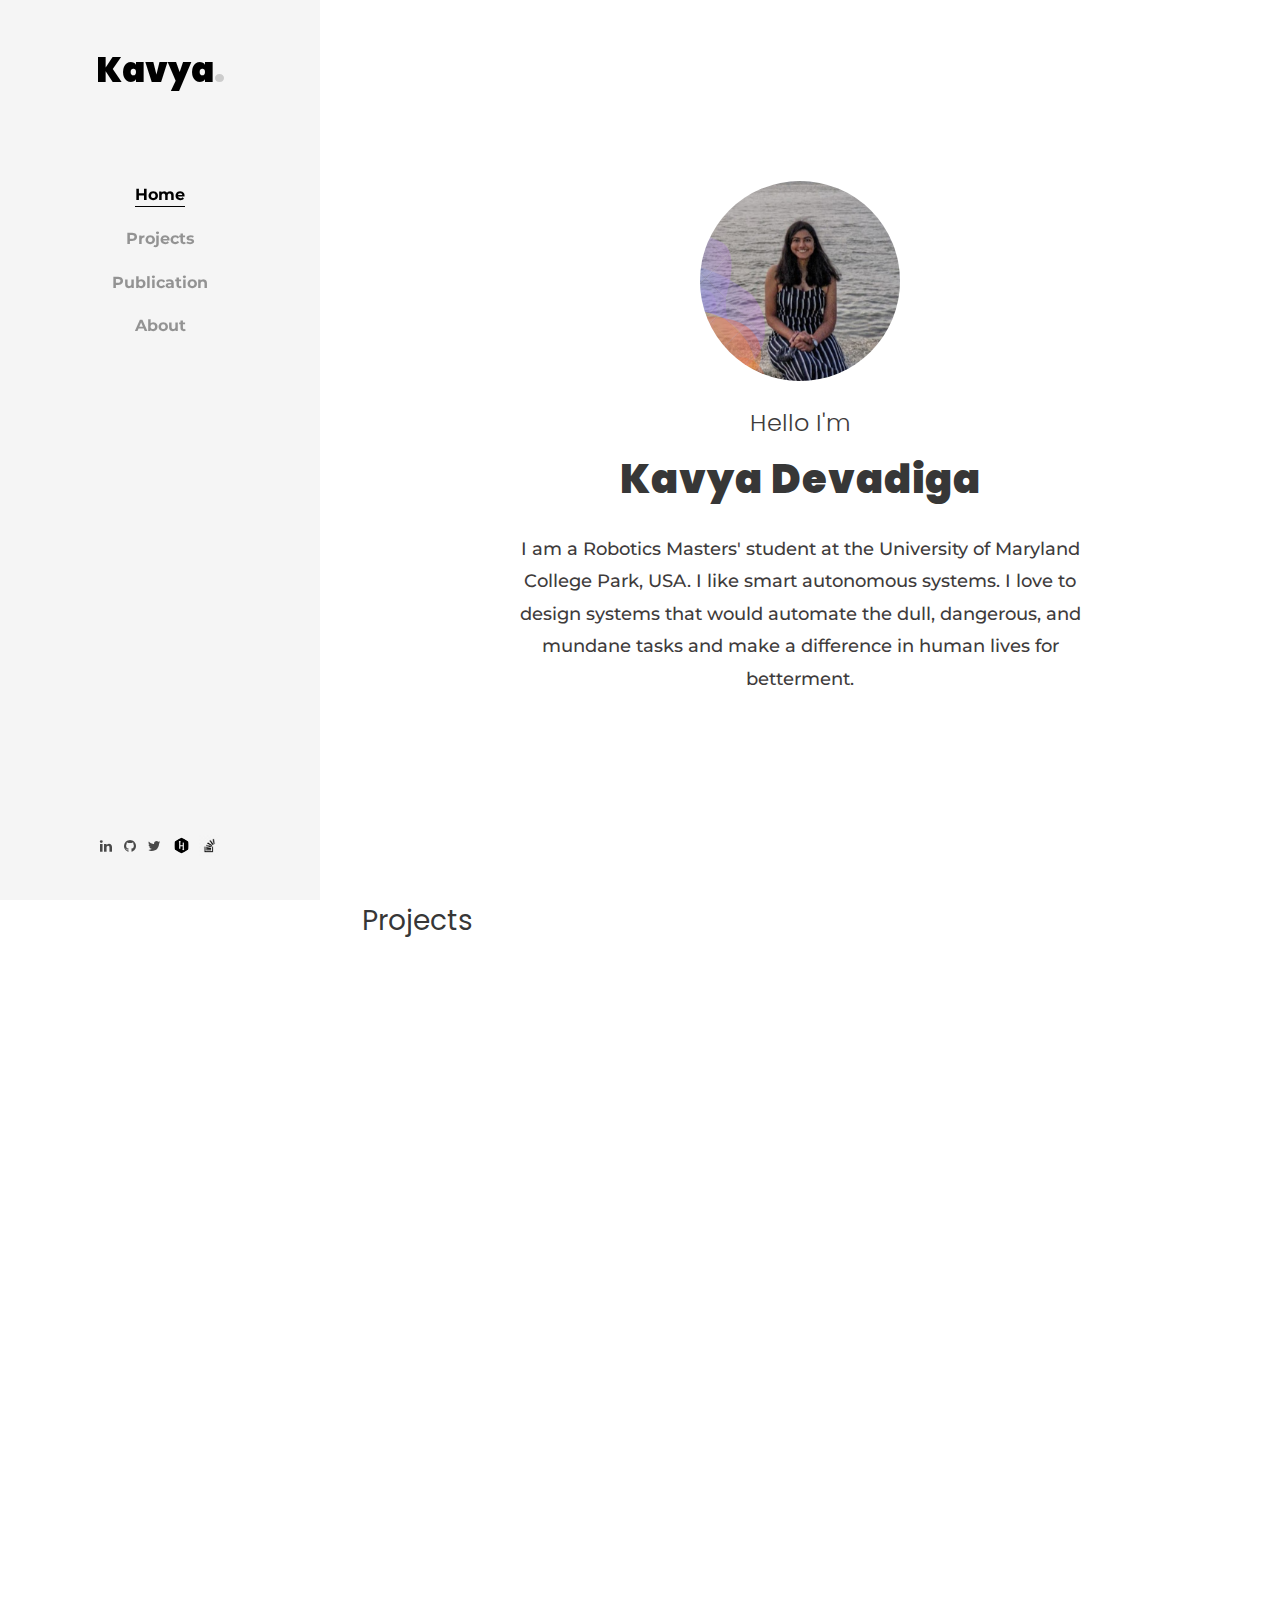
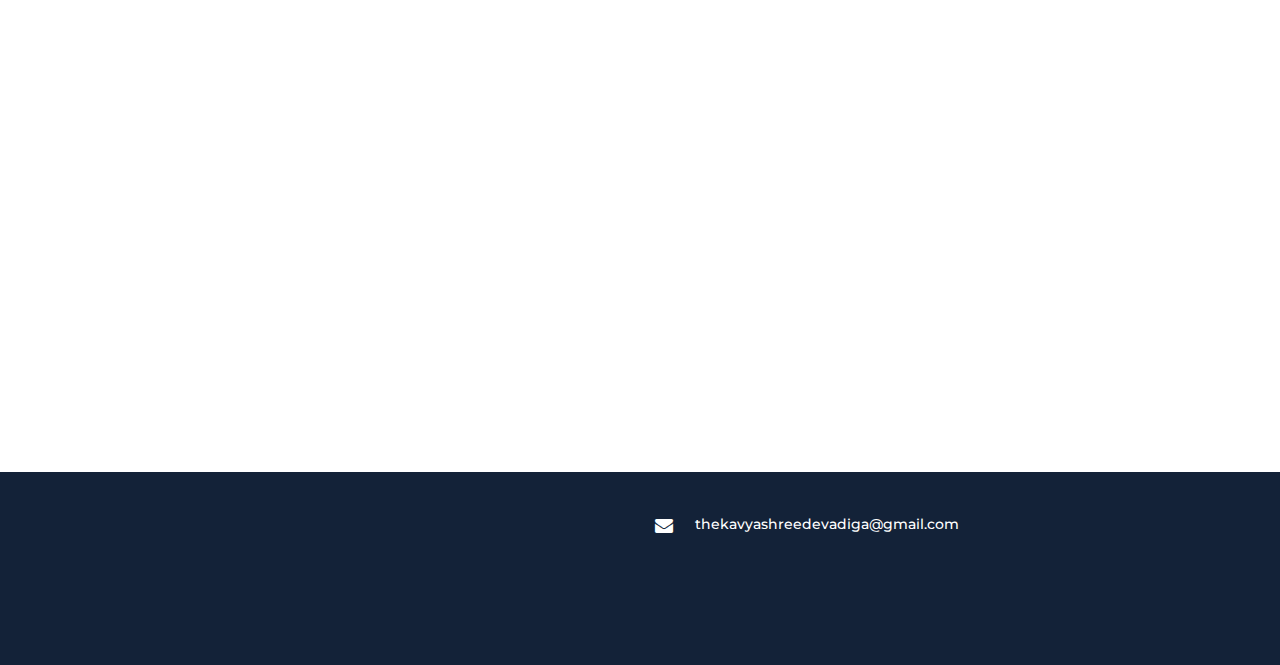
==== commit 9c35cdc7: "Add AR Tag project" ====
--- a/index.html
+++ b/index.html
@@ -43,6 +43,8 @@
 							href="#Publication">Publication</a></li>
 					<!-- <li><a href="#contact">Contact</a></li> -->					
 					<li><a href="about.html">About</a></li>
+					
+					<!-- <li><a href="#contact">Contact</a></li> -->
 				</ul>
 			</nav>
 
@@ -52,7 +54,7 @@
 					<li><a href="https://github.com/kavyadevd"><i class="icon-github"></i></a></li>
 					<li><a href="https://twitter.com/kavyad007?lang=en"><i class="icon-twitter"></i></a></li>
 					<li><a href="https://www.hackerrank.com/Kavya_D"><img style="width: 1.2em;margin-top: -6px;" src="images/HRRK.png"></img></a></li>
-					<li><a href="https://twitter.com/kavyad007?lang=en"><img style="width: 1.5em;margin: -6px 0 0 -3px;" src="images/Stack.jpg"></img></a></li>
+					<li><a href="https://stackoverflow.com/users/5155957/loony-d"><img style="width: 1.5em;margin: -6px 0 0 -3px;" src="images/Stack.jpg"></img></a></li>
 				</ul>
 			</div>
 		</aside>
@@ -80,6 +82,46 @@
 					<h3 class="mb-4">
 						<p>Projects</p>
 					</h3>
+					<div class="row">
+						<div class="col-md-12">
+							<div class="blog-entry ftco-animate">
+							<div class=row>
+							<div class="col-md-4"> <span class="img img-2"
+								style="background-image: url(images/ARTag/detect.png);"></span> </div>
+								<div class="col-md-4"> <span class="img img-2"
+									style="background-image: url(images/ARTag/superimpose.png);"></span> </div>
+									<div class="col-md-4" style="background-image: url(images/ARTag/Cube.png);height: 330px;" class="img img-2"> 
+									</div>
+								<div class="text text-2 pt-2 mt-3" id="ecobot">
+									<h3 class="mb-4">
+										<p>AR Tag Detection, image superimpose and 3D projection</p>
+									</h3>
+									<p class="mb-4">Detecting AR tag from a video and decoding its value by implementation of corner and edge detection from scratch.
+										After detection, superimposing a png image on the tage. Next, a 3D cube is superimposed on the corners of the detected AT Tag.
+
+									</p>
+									<div class="author mb-4 d-flex align-items-center">
+										<p>March 2022</p>
+									</div>
+									<div class="meta-wrap align-items-center">
+										<div class="half">
+											<p><a href="https://github.com/kavyadevd/ARTagDetection"
+													class="btn py-2">GitHub Repository <span
+														class="ion-ios-arrow-forward">
+														<a href="https://youtu.be/UUBe8QyyjUo"> <i class="icon-youtube"></i></a></span>
+														<span
+														class="ion-ios-arrow-forward">
+														<a href="https://youtu.be/8KuJ8CqyE08"> <i class="icon-youtube"></i></a></span>
+														<span
+														class="ion-ios-arrow-forward">
+														<a href="https://youtu.be/LvvQGhQqZ3Q"> <i class="icon-youtube"></i></a></span>
+													</a></p>
+										</div>
+									</div>
+								</div>
+								</div>
+						</div>
+					</div>
 					<div class="row">
 						<div class="col-md-4">
 							<div class="blog-entry ftco-animate">
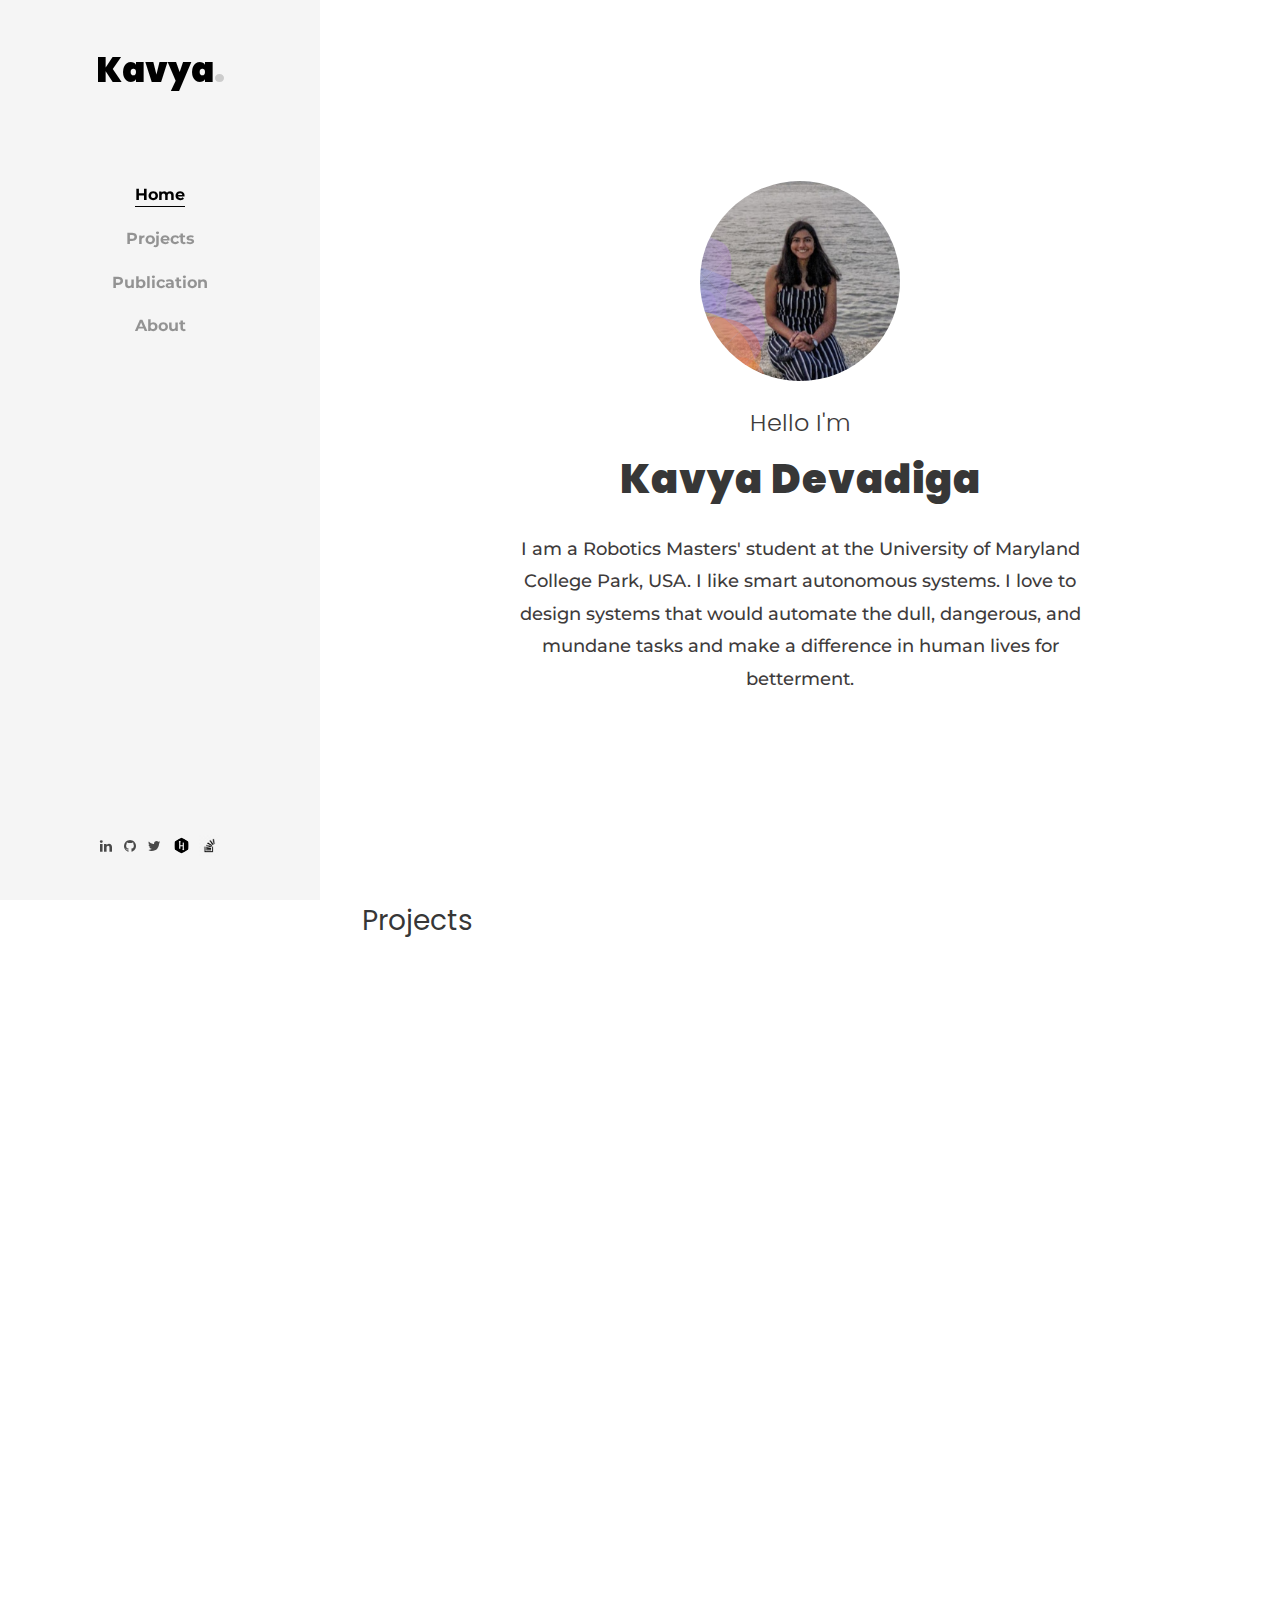
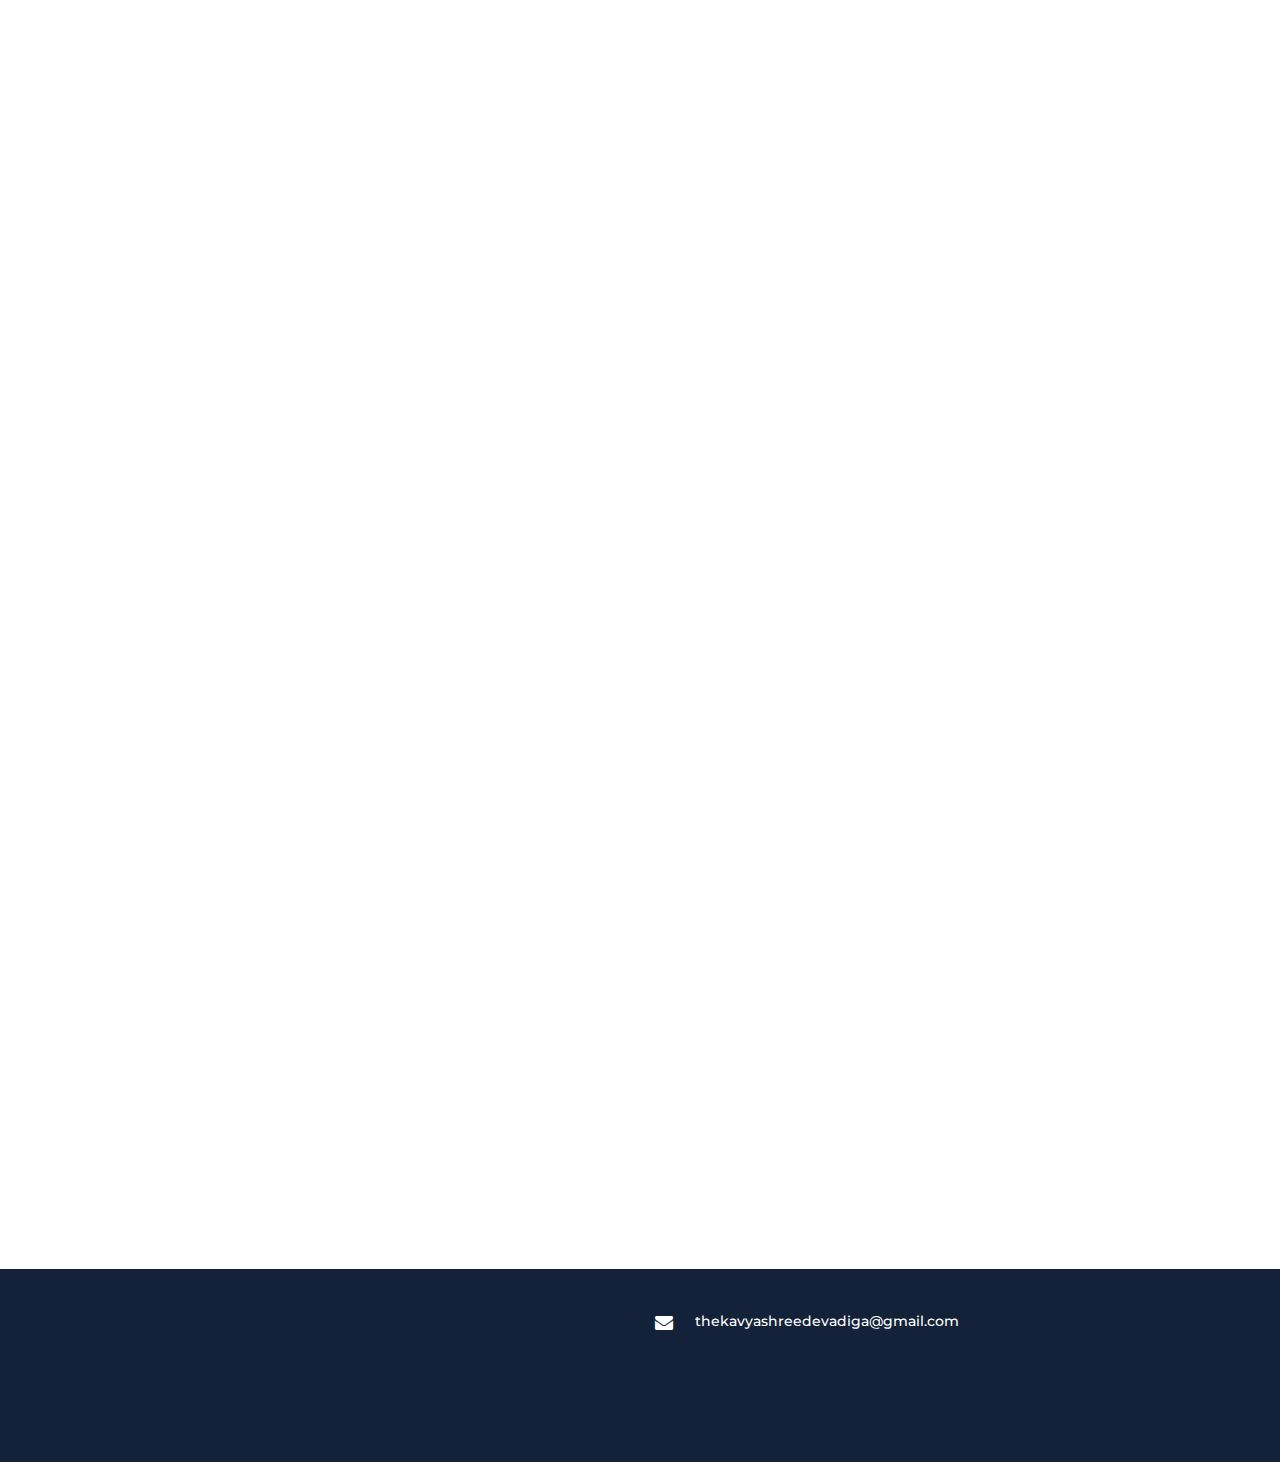
==== commit 20f409a5: "Update index.html" ====
--- a/index.html
+++ b/index.html
@@ -41,9 +41,9 @@
 					<li id="Projects" onclick="setClass(this);" class="menu_list"><a href="#Project">Projects</a></li>
 					<li id="Publications" onclick="setClass(this);" class="menu_list"><a
 							href="#Publication">Publication</a></li>
-					<!-- <li><a href="#contact">Contact</a></li> -->					
+					<!-- <li><a href="#contact">Contact</a></li> -->
 					<li><a href="about.html">About</a></li>
-					
+
 					<!-- <li><a href="#contact">Contact</a></li> -->
 				</ul>
 			</nav>
@@ -53,8 +53,10 @@
 					<li><a href="https://www.linkedin.com/in/kavyashree-devadiga"><i class="icon-linkedin"></i></a></li>
 					<li><a href="https://github.com/kavyadevd"><i class="icon-github"></i></a></li>
 					<li><a href="https://twitter.com/kavyad007?lang=en"><i class="icon-twitter"></i></a></li>
-					<li><a href="https://www.hackerrank.com/Kavya_D"><img style="width: 1.2em;margin-top: -6px;" src="images/HRRK.png"></img></a></li>
-					<li><a href="https://stackoverflow.com/users/5155957/loony-d"><img style="width: 1.5em;margin: -6px 0 0 -3px;" src="images/Stack.jpg"></img></a></li>
+					<li><a href="https://www.hackerrank.com/Kavya_D"><img style="width: 1.2em;margin-top: -6px;"
+								src="images/HRRK.png"></img></a></li>
+					<li><a href="https://stackoverflow.com/users/5155957/loony-d"><img
+								style="width: 1.5em;margin: -6px 0 0 -3px;" src="images/Stack.jpg"></img></a></li>
 				</ul>
 			</div>
 		</aside>
@@ -62,7 +64,8 @@
 			<div class="wrap-div js-fullheight" style="background-image: url(images/bg_1.png);"
 				data-stellar-background-ratio="0.5">
 				<div class="overlay"></div>
-				<div class="js-fullheight d-flex justify-content-center align-items-center" style="background-color: #ffffff4f;">
+				<div class="js-fullheight d-flex justify-content-center align-items-center"
+					style="background-color: #ffffff4f;">
 					<div class="col-md-8 text text-center">
 						<div class="img mb-4" style="background-image: url(images/author.png);"></div>
 						<div class="desc">
@@ -85,41 +88,47 @@
 					<div class="row">
 						<div class="col-md-12">
 							<div class="blog-entry ftco-animate">
-							<div class=row>
-							<div class="col-md-4"> <span class="img img-2"
-								style="background-image: url(images/ARTag/detect.png);"></span> </div>
-								<div class="col-md-4"> <span class="img img-2"
-									style="background-image: url(images/ARTag/superimpose.png);"></span> </div>
-									<div class="col-md-4" style="background-image: url(images/ARTag/Cube.png);height: 330px;" class="img img-2"> 
-									</div>
-								<div class="text text-2 pt-2 mt-3" id="ecobot">
-									<h3 class="mb-4">
-										<p>AR Tag Detection, image superimpose and 3D projection</p>
-									</h3>
-									<p class="mb-4">Detecting AR tag from a video and decoding its value by implementation of corner and edge detection from scratch.
-										After detection, superimposing a png image on the tage. Next, a 3D cube is superimposed on the corners of the detected AT Tag.
-
-									</p>
-									<div class="author mb-4 d-flex align-items-center">
-										<p>March 2022</p>
-									</div>
-									<div class="meta-wrap align-items-center">
-										<div class="half">
-											<p><a href="https://github.com/kavyadevd/ARTagDetection"
-													class="btn py-2">GitHub Repository <span
-														class="ion-ios-arrow-forward">
-														<a href="https://youtu.be/UUBe8QyyjUo"> <i class="icon-youtube"></i></a></span>
-														<span
-														class="ion-ios-arrow-forward">
-														<a href="https://youtu.be/8KuJ8CqyE08"> <i class="icon-youtube"></i></a></span>
-														<span
-														class="ion-ios-arrow-forward">
-														<a href="https://youtu.be/LvvQGhQqZ3Q"> <i class="icon-youtube"></i></a></span>
+								<div class=row>
+									<div class="col-md-4"> <span class="img img-2"
+											style="background-image: url(images/ARTag/detect.png);"></span> </div>
+									<div class="col-md-4"> <span class="img img-2"
+											style="background-image: url(images/ARTag/superimpose.png);"></span> </div>
+									<div class="col-md-4"
+										style="background-image: url(images/ARTag/Cube.png);height: 330px;"
+										class="img img-2">
+									</div>
+									<div class="text text-2 pt-2 mt-3" id="ecobot">
+										<h3 class="mb-4">
+											<p>AR Tag Detection, image superimpose and 3D projection</p>
+										</h3>
+										<p class="mb-4">Detecting AR tag from a video and decoding its value by
+											implementation of corner and edge detection from scratch.
+											After detection, superimposing a png image on the tage. Next, a 3D cube is
+											superimposed on the corners of the detected AT Tag.
+
+										</p>
+										<div class="author mb-4 d-flex align-items-center">
+											<p>March 2022</p>
+										</div>
+										<div class="meta-wrap align-items-center">
+											<div class="half">
+												<p><a href="https://github.com/kavyadevd/ARTagDetection"
+														class="btn py-2">GitHub Repository <span
+															class="ion-ios-arrow-forward">
+															<a href="https://youtu.be/UUBe8QyyjUo"> <i
+																	class="icon-youtube"></i></a></span>
+														<span class="ion-ios-arrow-forward">
+															<a href="https://youtu.be/8KuJ8CqyE08"> <i
+																	class="icon-youtube"></i></a></span>
+														<span class="ion-ios-arrow-forward">
+															<a href="https://youtu.be/LvvQGhQqZ3Q"> <i
+																	class="icon-youtube"></i></a></span>
 													</a></p>
-										</div>
-									</div>
-								</div>
-								</div>
+											</div>
+										</div>
+									</div>
+								</div>
+							</div>
 						</div>
 					</div>
 					<div class="row">
@@ -173,10 +182,12 @@
 										<div class="half">
 											<p><a href="https://github.com/kavyadevd/Diner_Robot"
 													class="btn py-2">GitHub Repository <span
-														class="ion-ios-arrow-forward"> <a href="https://www.youtube.com/watch?v=pwTl2Ah0ebo"><i class="icon-youtube"></i></a></span></a></p>
-														
+														class="ion-ios-arrow-forward"> <a
+															href="https://www.youtube.com/watch?v=pwTl2Ah0ebo"><i
+																class="icon-youtube"></i></a></span></a></p>
+
 											<p>
-												
+
 											</p>
 										</div>
 									</div>
@@ -190,8 +201,10 @@
 									<h3 class="mb-4">
 										<p>CNN based Real-time Helmet Detection</p>
 									</h3>
-									<p class="mb-4">Automated helmet detection using video surveillance and generating a database with license plates of offenders. 
-										Included dataset creation for helmets by web scraping and training a CNN module using TensorFlow, OpenCV based machine learning in python. 
+									<p class="mb-4">Automated helmet detection using video surveillance and generating a
+										database with license plates of offenders.
+										Included dataset creation for helmets by web scraping and training a CNN module
+										using TensorFlow, OpenCV based machine learning in python.
 										Followed by KNN based text recognition for extracting the license plate data.
 									</p>
 									<div class="author mb-4 d-flex align-items-center">
@@ -201,12 +214,93 @@
 										<div class="half">
 											<p><a href="https://github.com/kavyadevd/CNNHelmetDetection"
 													class="btn py-2">GitHub Repository
-												<span class="ion-ios-arrow-forward"></span></a></p>
-										</div>
-									</div>
-								</div>
-							</div>
-						</div>
+													<span class="ion-ios-arrow-forward"></span></a></p>
+										</div>
+									</div>
+								</div>
+							</div>
+						</div>
+					</div>
+					<div class="row">
+						<div class="col-md-4">
+							<div class="blog-entry ftco-animate">
+								<span class="img img-2"
+									style="background-image: url(images/ARTag/curvefit.png);"></span>
+								<div class="text text-2 pt-2 mt-3" id="ecobot">
+									<h3 class="mb-4">
+										<p>Curve fitting</p>
+									</h3>
+									<p class="mb-4">Curve fitting using Least square, total least square and RANSAC from
+										scratch.
+									</p>
+									<div class="author mb-4 d-flex align-items-center">
+										<p>February 2022</p>
+									</div>
+									<div class="meta-wrap align-items-center">
+										<div class="half">
+											<p><a href="https://github.com/kavyadevd/CurveFittingAndHomography"
+													class="btn py-2">GitHub Repository </a></p>
+										</div>
+									</div>
+								</div>
+							</div>
+						</div>
+
+						<div class="col-md-4">
+							<div class="blog-entry ftco-animate">
+								<span class="img img-2" style="background-image: url(images/pointRobot.gif);"></span>
+								<div class="text text-2 pt-2 mt-3" id="ecobot">
+									<h3 class="mb-4">
+										<p>Point robot path planning</p>
+									</h3>
+									<p class="mb-4">Path planning simulation for a point robot to navigate from source
+										to destination using Dijkstra algorithm.
+									</p>
+									<div class="author mb-4 d-flex align-items-center">
+										<p>February 2022</p>
+									</div>
+									<div class="meta-wrap align-items-center">
+										<div class="half">
+											<p><a href="https://github.com/kavyadevd/PointRobotPlanning"
+													class="btn py-2">GitHub Repository </a></p>
+										</div>
+									</div>
+								</div>
+							</div>
+						</div>
+
+
+						<div class="col-md-4">
+							<div class="blog-entry ftco-animate">
+								<span class="img img-2" style="background-image: url(images/Lanedetect.png);"></span>
+								<div class="text text-2 pt-2 mt-3" id="ecobot">
+									<h3 class="mb-4">
+										<p>Lane detection</p>
+									</h3>
+									<p class="mb-4">Straight and curved lane detection and displaying next action
+										command based on computed results.
+									</p>
+									<div class="author mb-4 d-flex align-items-center">
+										<p>March 2022</p>
+									</div>
+									<div class="meta-wrap align-items-center">
+										<div class="half">
+											<p><a href="https://github.com/kavyadevd/LaneDetection"
+													class="btn py-2">GitHub Repository <span
+														class="ion-ios-arrow-forward">
+														<a href="https://youtu.be/Aykl4uoiWns"><i
+																class="icon-youtube"></i></a></span>
+
+													<span class="ion-ios-arrow-forward">
+														<a href="https://youtu.be/eW63jQZlzZk"><i
+																class="icon-youtube"></i></a></span>
+												</a></p>
+										</div>
+									</div>
+								</div>
+							</div>
+						</div>
+
 					</div>
 					<div class="row">
 						<div class="col-md-4">
@@ -232,7 +326,8 @@
 											<p><a href="https://github.com/kavyadevd/Toy_Car_Simulation"
 													class="btn py-2">GitHub Repository <span
 														class="ion-ios-arrow-forward">
-														<a href="https://youtu.be/pwTl2Ah0ebo"><i class="icon-youtube"></i></a></span></a></p>
+														<a href="https://youtu.be/pwTl2Ah0ebo"><i
+																class="icon-youtube"></i></a></span></a></p>
 										</div>
 									</div>
 								</div>
@@ -246,7 +341,8 @@
 									<h3 class="mb-4">
 										<p>Dual Pendulum LQR-LQG Controller</p>
 									</h3>
-									<p class="mb-4">Worked on design and analysis of an LQR and LQG controller or pendulum attached to a frictionless moving crane. 
+									<p class="mb-4">Worked on design and analysis of an LQR and LQG controller or
+										pendulum attached to a frictionless moving crane.
 										Using Control system concepts and Matlab.
 									</p>
 									<div class="author mb-4 d-flex align-items-center">
@@ -283,7 +379,7 @@
 										<div class="half">
 											<p><a href="https://github.com/kavyadevd/AcmeRoboticsPathPlanner"
 													class="btn py-2">GitHub Repository
-												<span class="ion-ios-arrow-forward"></span></a></p>
+													<span class="ion-ios-arrow-forward"></span></a></p>
 										</div>
 									</div>
 								</div>
@@ -296,8 +392,10 @@
 								<span class="img img-2" style="background-image: url(images/DVR.JPG);"></span>
 								<div class="text text-2 pt-2 mt-3" id="ecobot">
 									<h3 class="mb-4">
-										<a href="Robocon.html">	<p>DVR - Autonomous Robot</p>
-									</a></h3>
+										<a href="Robocon.html">
+											<p>DVR - Autonomous Robot</p>
+										</a>
+									</h3>
 									<p class="mb-4">An autonomus - omni directional robot navigation through a
 										controlled pre-described path using distance vector routing (for navigation) and
 										PID algorithm (for line following). The robot has three pneumatically controlled
@@ -387,8 +485,9 @@
 									<p>Publication</p>
 								</h3>
 								<h5>
-									<a href="https://scholar.google.com/citations?view_op=view_citation&hl=en&user=lzbfaA8AAAAJ&alert_preview_top_rm=2&citation_for_view=lzbfaA8AAAAJ:u5HHmVD_uO8C"
-									   >Real Time Automatic Helmet Detection of Bike Riders></a>
+									<a
+										href="https://scholar.google.com/citations?view_op=view_citation&hl=en&user=lzbfaA8AAAAJ&alert_preview_top_rm=2&citation_for_view=lzbfaA8AAAAJ:u5HHmVD_uO8C">Real
+										Time Automatic Helmet Detection of Bike Riders></a>
 								</h5>
 								<h6>International Journal for Innovative Research in Science & Technology | Volume 4,
 									Issue 11, April 2018. · Mar 31, 2018</h6>
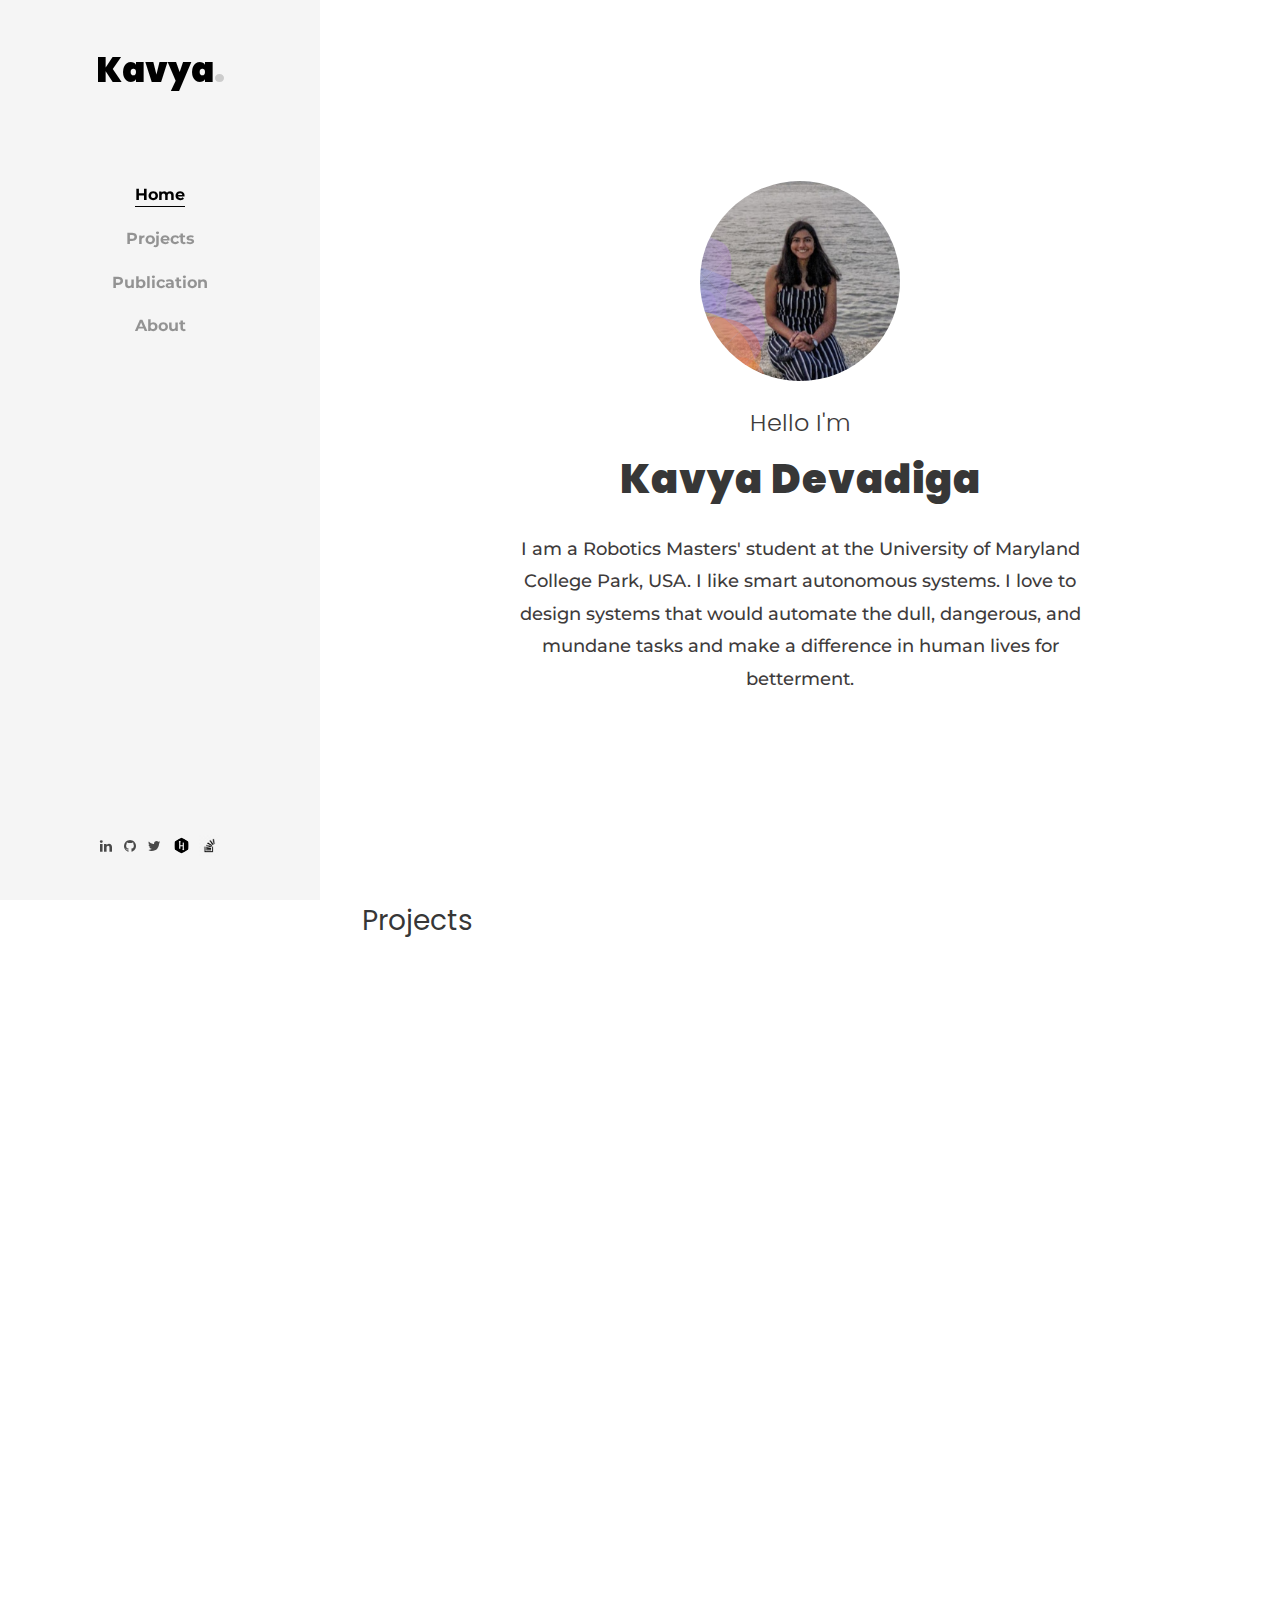
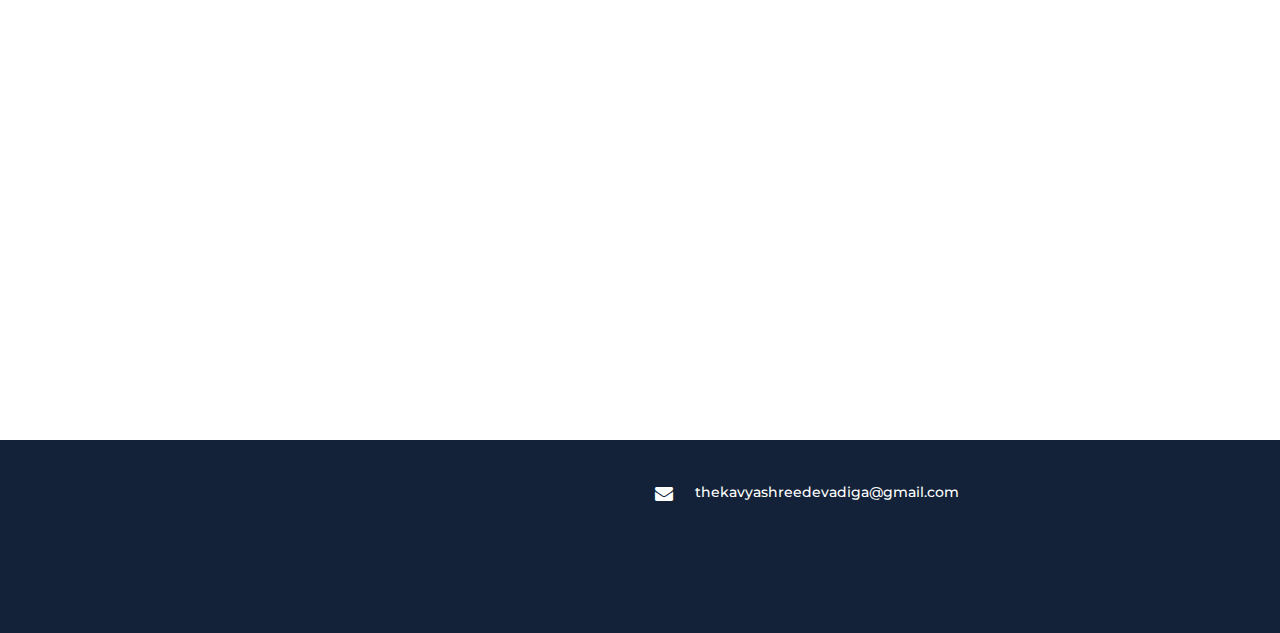
==== commit 38bda96e: "Add SPR projects" ====
--- a/index.html
+++ b/index.html
@@ -86,42 +86,278 @@
 						<p>Projects</p>
 					</h3>
 					<div class="row">
-						<div class="col-md-12">
-							<div class="blog-entry ftco-animate">
-								<div class=row>
-									<div class="col-md-4"> <span class="img img-2"
-											style="background-image: url(images/ARTag/detect.png);"></span> </div>
-									<div class="col-md-4"> <span class="img img-2"
-											style="background-image: url(images/ARTag/superimpose.png);"></span> </div>
-									<div class="col-md-4"
-										style="background-image: url(images/ARTag/Cube.png);height: 330px;"
-										class="img img-2">
-									</div>
-									<div class="text text-2 pt-2 mt-3" id="ecobot">
-										<h3 class="mb-4">
-											<p>AR Tag Detection, image superimpose and 3D projection</p>
-										</h3>
-										<p class="mb-4">Detecting AR tag from a video and decoding its value by
-											implementation of corner and edge detection from scratch.
-											After detection, superimposing a png image on the tage. Next, a 3D cube is
-											superimposed on the corners of the detected AT Tag.
-
+						<div class="row">
+							<div class="col-md-6">
+								<div class="blog-entry ftco-animate">
+									<span class="img img-2" style="background-image: url(images/monkeyResnet.png);"></span>
+									<div class="text text-2 pt-2 mt-3" id="ecobot">
+										<h3 class="mb-4">
+											<p>Hand-written Digit and Transfer Learning</p>
+										</h3>
+										<p class="mb-4">Implemented classifiers for handwritten text recognition (OCR) and for the MNIST Monkey dataset using transfer learning. 
+											Different models built for ORC were SVM, Logistic Regression, and Deep Learning Networks. The Monkey MNIST dataset was classified using                                             
+											a ResNet50-based transfer learning network and results were compared with a simple CNN network classifier.
+										</p>
+										<div class="author mb-4 d-flex align-items-center">
+											<p>November 2022</p>
+										</div>
+										<div class="meta-wrap align-items-center">
+											<div class="half">
+												<p><a href="https://github.com/kavyadevd/OCR-and-Transfer-Learning"
+														class="btn py-2">GitHub Repository <span
+															class="ion-ios-arrow-forward"></span></a></p>
+											</div>
+										</div>
+									</div>
+								</div>
+							</div>
+							<div class="col-md-6">
+								<div class="blog-entry ftco-animate">
+									<span class="img img-2" style="background-image: url(images/FacePoseImage.png);"></span>
+									<div class="text text-2 pt-2 mt-3" id="ecobot">
+										<h3 class="mb-4">
+											<p>Face, Pose and Illumination Classifier</p>
+										</h3>
+										<p class="mb-4">Implemeted label classification for three datasets: Face, Pose and Illumination.
+											Bayes Classifier, KNN Classier, Kerner SVM and Boosted SVM algorithms are written from scratch in Python.
+											The results were evaluated and compared to understand the effectr of dimentionality reduction techniques
+											including PCA, LDA and MDA validation using K-fold cross validation.
+										</p>
+										<div class="author mb-4 d-flex align-items-center">
+											<p>November 2022</p>
+										</div>
+										<div class="meta-wrap align-items-center">
+											<div class="half">
+												<p><a href="https://github.com/kavyadevd/Face-Pose-Illumination-Classifier"
+														class="btn py-2">GitHub Repository <span
+															class="ion-ios-arrow-forward"></span></a></p>
+											</div>
+										</div>
+									</div>
+								</div>
+							</div>
+						</div>
+
+						<div class="row">
+							<div class="col-md-12">
+								<div class="blog-entry ftco-animate">
+									<div class=row>
+										<div class="col-md-4"> <span class="img img-2"
+												style="background-image: url(images/ARTag/detect.png);"></span> </div>
+										<div class="col-md-4"> <span class="img img-2"
+												style="background-image: url(images/ARTag/superimpose.png);"></span>
+										</div>
+										<div class="col-md-4" style="background-image: url(images/ARTag/Cube.png);"
+											class="img img-2">
+										</div>
+										<div class="text text-2 pt-2 mt-3" id="ecobot">
+											<h3 class="mb-4">
+												<p>AR Tag Detection, image superimpose and 3D projection</p>
+											</h3>
+											<p class="mb-4">Detecting AR tag from a video and decoding its value by
+												implementation of corner and edge detection from scratch.
+												After detection, superimposing a png image on the tage. Next, a 3D cube
+												is
+												superimposed on the corners of the detected AT Tag.
+
+											</p>
+											<div class="author mb-4 d-flex align-items-center">
+												<p>March 2022</p>
+											</div>
+											<div class="meta-wrap align-items-center">
+												<div class="half">
+													<p><a href="https://github.com/kavyadevd/ARTagDetection"
+															class="btn py-2">GitHub Repository <span
+																class="ion-ios-arrow-forward">
+																<a href="https://youtu.be/UUBe8QyyjUo"> <i
+																		class="icon-youtube"></i></a></span>
+															<span class="ion-ios-arrow-forward">
+																<a href="https://youtu.be/8KuJ8CqyE08"> <i
+																		class="icon-youtube"></i></a></span>
+															<span class="ion-ios-arrow-forward">
+																<a href="https://youtu.be/LvvQGhQqZ3Q"> <i
+																		class="icon-youtube"></i></a></span>
+														</a></p>
+												</div>
+											</div>
+										</div>
+									</div>
+								</div>
+							</div>
+						</div>
+						<div class="row">
+							<div class="col-md-4">
+								<div class="blog-entry ftco-animate">
+									<span class="img img-2" style="background-image: url(images/swarm.png);"></span>
+									<div class="text text-2 pt-2 mt-3" id="ecobot">
+										<h3 class="mb-4">
+											<p>Jackal Swarm Robot</p>
+										</h3>
+										<p class="mb-4">A ROS based system that will deploy a swarm of 20 robots in a
+											simulated gazebo environment and help rescue an object to the defined end
+											goal.
+											The swam consists of Jackal unmanned ground vehicles.
+											Robots spawn at a pre-set start position and then navigate towards the
+											object to
+											be rescued.
+											Once they reach the object contact point the agents will the object
+											synchronously till the destination is reached.
+										</p>
+										<div class="author mb-4 d-flex align-items-center">
+											<p>December 2021</p>
+										</div>
+										<div class="meta-wrap align-items-center">
+											<div class="half">
+												<p><a href="https://github.com/kavyadevd/swarm_robots"
+														class="btn py-2">GitHub Repository <span
+															class="ion-ios-arrow-forward"></span></a></p>
+											</div>
+										</div>
+									</div>
+								</div>
+							</div>
+							<div class="col-md-4">
+								<div class="blog-entry ftco-animate">
+									<span class="img img-2" style="background-image: url(images/Diner.png);"></span>
+									<div class="text text-2 pt-2 mt-3">
+										<h3 class="mb-4">
+											<p>Food-E : Diner robot</p>
+										</h3>
+										<p class="mb-4">Modelling and simulation of an autonomous food serving robot in
+											a
+											diner.
+											Using CoppeliaSim developed a 6 degree of freedom UR5 robotic arm fixed on a
+											2
+											degree of freedom four-wheeled moving cart model.
+											Followed by the implementation of a four-wheeled differential drive, and
+											forward-inverse kinematics and program the model to simulate the task for
+											autonomously navigating and completing a pre-defined job.
+										</p>
+										<div class="author mb-4 d-flex align-items-center">
+											<p>November 2021</p>
+										</div>
+										<div class="meta-wrap align-items-center">
+											<div class="half">
+												<p><a href="https://github.com/kavyadevd/Diner_Robot"
+														class="btn py-2">GitHub Repository <span
+															class="ion-ios-arrow-forward"> <a
+																href="https://www.youtube.com/watch?v=pwTl2Ah0ebo"><i
+																	class="icon-youtube"></i></a></span></a></p>
+
+												<p>
+
+												</p>
+											</div>
+										</div>
+									</div>
+								</div>
+							</div>
+							<div class="col-md-4">
+								<div class="blog-entry ftco-animate">
+									<span class="img img-2" style="background-image: url(images/Helmet.png);"></span>
+									<div class="text text-2 pt-2 mt-3" id="ecobot">
+										<h3 class="mb-4">
+											<p>CNN based Real-time Helmet Detection</p>
+										</h3>
+										<p class="mb-4">Automated helmet detection using video surveillance and
+											generating a
+											database with license plates of offenders.
+											Included dataset creation for helmets by web scraping and training a CNN
+											module
+											using TensorFlow, OpenCV based machine learning in python.
+											Followed by KNN based text recognition for extracting the license plate
+											data.
+										</p>
+										<div class="author mb-4 d-flex align-items-center">
+											<p>May 2018</p>
+										</div>
+										<div class="meta-wrap align-items-center">
+											<div class="half">
+												<p><a href="https://github.com/kavyadevd/CNNHelmetDetection"
+														class="btn py-2">GitHub Repository
+														<span class="ion-ios-arrow-forward"></span></a></p>
+											</div>
+										</div>
+									</div>
+								</div>
+							</div>
+						</div>
+						<div class="row">
+							<div class="col-md-4">
+								<div class="blog-entry ftco-animate">
+									<span class="img img-2"
+										style="background-image: url(images/ARTag/curvefit.png);"></span>
+									<div class="text text-2 pt-2 mt-3" id="ecobot">
+										<h3 class="mb-4">
+											<p>Curve fitting</p>
+										</h3>
+										<p class="mb-4">Curve fitting using Least square, total least square and RANSAC
+											from
+											scratch.
+										</p>
+										<div class="author mb-4 d-flex align-items-center">
+											<p>February 2022</p>
+										</div>
+										<div class="meta-wrap align-items-center">
+											<div class="half">
+												<p><a href="https://github.com/kavyadevd/CurveFittingAndHomography"
+														class="btn py-2">GitHub Repository </a></p>
+											</div>
+										</div>
+									</div>
+								</div>
+							</div>
+
+							<div class="col-md-4">
+								<div class="blog-entry ftco-animate">
+									<span class="img img-2"
+										style="background-image: url(images/pointRobot.gif);"></span>
+									<div class="text text-2 pt-2 mt-3" id="ecobot">
+										<h3 class="mb-4">
+											<p>Point robot path planning</p>
+										</h3>
+										<p class="mb-4">Path planning simulation for a point robot to navigate from
+											source
+											to destination using Dijkstra algorithm.
+										</p>
+										<div class="author mb-4 d-flex align-items-center">
+											<p>February 2022</p>
+										</div>
+										<div class="meta-wrap align-items-center">
+											<div class="half">
+												<p><a href="https://github.com/kavyadevd/PointRobotPlanning"
+														class="btn py-2">GitHub Repository </a></p>
+											</div>
+										</div>
+									</div>
+								</div>
+							</div>
+
+
+							<div class="col-md-4">
+								<div class="blog-entry ftco-animate">
+									<span class="img img-2"
+										style="background-image: url(images/Lanedetect.png);"></span>
+									<div class="text text-2 pt-2 mt-3" id="ecobot">
+										<h3 class="mb-4">
+											<p>Lane detection</p>
+										</h3>
+										<p class="mb-4">Straight and curved lane detection and displaying next action
+											command based on computed results.
 										</p>
 										<div class="author mb-4 d-flex align-items-center">
 											<p>March 2022</p>
 										</div>
 										<div class="meta-wrap align-items-center">
 											<div class="half">
-												<p><a href="https://github.com/kavyadevd/ARTagDetection"
+												<p><a href="https://github.com/kavyadevd/LaneDetection"
 														class="btn py-2">GitHub Repository <span
 															class="ion-ios-arrow-forward">
-															<a href="https://youtu.be/UUBe8QyyjUo"> <i
+															<a href="https://youtu.be/Aykl4uoiWns"><i
 																	class="icon-youtube"></i></a></span>
+
 														<span class="ion-ios-arrow-forward">
-															<a href="https://youtu.be/8KuJ8CqyE08"> <i
-																	class="icon-youtube"></i></a></span>
-														<span class="ion-ios-arrow-forward">
-															<a href="https://youtu.be/LvvQGhQqZ3Q"> <i
+															<a href="https://youtu.be/eW63jQZlzZk"><i
 																	class="icon-youtube"></i></a></span>
 													</a></p>
 											</div>
@@ -129,352 +365,192 @@
 									</div>
 								</div>
 							</div>
+
+						</div>
+						<div class="row">
+							<div class="col-md-4">
+								<div class="blog-entry ftco-animate">
+									<span class="img img-2"
+										style="background-image: url(images/Toy_Car_Pub_Sub.png);"></span>
+									<div class="text text-2 pt-2 mt-3" id="ecobot">
+										<h3 class="mb-4">
+											<p>Car CAD modelling and simulation</p>
+										</h3>
+										<p class="mb-4">Modelled a car model in Solidworks. Visualized LIDAR points in
+											RViz.
+											Simulated PID controlled navigation in Gazebo using teleop control as well
+											as
+											publisher-subscriber
+											in ROS. Understood basics of CAD modelling, URDF, XACRO, ROS-config files,
+											ROS
+											controllers and gazebo plugins, and adding
+											sensors to CAD model.
+										</p>
+										<div class="author mb-4 d-flex align-items-center">
+											<p>October 2021</p>
+										</div>
+										<div class="meta-wrap align-items-center">
+											<div class="half">
+												<p><a href="https://github.com/kavyadevd/Toy_Car_Simulation"
+														class="btn py-2">GitHub Repository <span
+															class="ion-ios-arrow-forward">
+															<a href="https://youtu.be/pwTl2Ah0ebo"><i
+																	class="icon-youtube"></i></a></span></a></p>
+											</div>
+										</div>
+									</div>
+								</div>
+							</div>
+							<div class="col-md-4">
+								<div class="blog-entry ftco-animate">
+									<span class="img img-2"
+										style="background-image: url(images/LQR.png);border: solid 1px #00000052;"></span>
+									<div class="text text-2 pt-2 mt-3" id="ecobot">
+										<h3 class="mb-4">
+											<p>Dual Pendulum LQR-LQG Controller</p>
+										</h3>
+										<p class="mb-4">Worked on design and analysis of an LQR and LQG controller or
+											pendulum attached to a frictionless moving crane.
+											Using Control system concepts and Matlab.
+										</p>
+										<div class="author mb-4 d-flex align-items-center">
+											<p>December 2021</p>
+										</div>
+										<div class="meta-wrap align-items-center">
+											<div class="half">
+												<p><a href="https://github.com/kavyadevd/DualPendulumLQRController"
+														class="btn py-2">GitHub Repository <span
+															class="ion-ios-arrow-forward"></span></a></p>
+											</div>
+										</div>
+									</div>
+								</div>
+							</div>
+							<div class="col-md-4">
+								<div class="blog-entry ftco-animate">
+									<span class="img img-2"
+										style="background-image: url(images/pathplannersq.png);"></span>
+									<div class="text text-2 pt-2 mt-3" id="ecobot">
+										<h3 class="mb-4">
+											<p>Arm path planner</p>
+										</h3>
+										<p class="mb-4">A 6DOF UR5 robotic arm path planner. Consists of a C++ based
+											IK solver and planner module with output simulated in a virtual environment.
+											The input to the system is the desired goal cartesian coordinates. This
+											input is
+											applied to a 6 DOF robotic arm with set initial points and known
+											configuration.
+											Based on this data, the IK solver calculates the configuration of individual
+											arm
+											joints.
+										</p>
+										<div class="author mb-4 d-flex align-items-center">
+											<p>October 2021</p>
+										</div>
+										<div class="meta-wrap align-items-center">
+											<div class="half">
+												<p><a href="https://github.com/kavyadevd/AcmeRoboticsPathPlanner"
+														class="btn py-2">GitHub Repository
+														<span class="ion-ios-arrow-forward"></span></a></p>
+											</div>
+										</div>
+									</div>
+								</div>
+							</div>
+						</div>
+						<div class="row">
+							<div class="col-md-4">
+								<div class="blog-entry ftco-animate">
+									<span class="img img-2" style="background-image: url(images/DVR.JPG);"></span>
+									<div class="text text-2 pt-2 mt-3" id="ecobot">
+										<h3 class="mb-4">
+											<a href="Robocon.html">
+												<p>DVR - Autonomous Robot</p>
+											</a>
+										</h3>
+										<p class="mb-4">An autonomus - omni directional robot navigation through a
+											controlled pre-described path using distance vector routing (for navigation)
+											and
+											PID algorithm (for line following). The robot has three pneumatically
+											controlled
+											arms to launch shuttles in air.
+											The code is uploaded on Teensy development board (ARM Cortex-M7 at 600 MHz
+											processor).
+											(Project code was developed by a sub-team of 4)
+										</p>
+										<div class="author mb-4 d-flex align-items-center">
+											<p>March 2018</p>
+										</div>
+										<div class="meta-wrap align-items-center">
+											<div class="half">
+												<p><a href="https://github.com/kavyadevd/DVR_AutonomousBot/tree/main/final"
+														class="btn py-2">GitHub Repository <span
+															class="ion-ios-arrow-forward"></span></a></p>
+											</div>
+										</div>
+									</div>
+								</div>
+							</div>
+							<div class="col-md-4">
+								<div class="blog-entry ftco-animate">
+									<span class="img img-2" alt="Coming soon"
+										style="background-image: url(images/Hybrid.jpg);"></span>
+									<div class="text text-2 pt-2 mt-3">
+										<h3 class="mb-4">
+											<p>Vader - Pole climbing robot</p>
+										</h3>
+										<p class="mb-4">An Arduino based robot with power screw based pole climbing
+											capabilities. The robot was controlled using a PS2-controller.
+											It also has a vertical gimble with a high power BLDC motor to drive the <a
+												href="#ecobot">ecobot</a>
+											(Project was developed by a team of 7)
+										</p>
+										<div class="author mb-4 d-flex align-items-center">
+											<p>March 2016</p>
+										</div>
+										<div class="meta-wrap align-items-center">
+											<div class="half">
+												<p><a href="https://github.com/kavyadevd/RobotRemoteControl"
+														class="btn py-2">GitHub Repository <span
+															class="ion-ios-arrow-forward"></span></a></p>
+											</div>
+										</div>
+									</div>
+								</div>
+							</div>
+							<div class="col-md-4">
+								<div class="blog-entry ftco-animate">
+									<span class="img img-2" style="background-image: url(images/image_3.jpg);"></span>
+									<div class="text text-2 pt-2 mt-3" id="ecobot">
+										<h3 class="mb-4">
+											<p>PID line follower ecobot</p>
+										</h3>
+										<p class="mb-4">An Arduino based line follower robot with single
+											servo-controlled
+											actuation.
+											The robot has no drive of its own and relied on a second robot to power it
+											without contact using wind
+											thrust. It successfully maneuvered through a path consisting of turns,
+											slopes
+											and a very low contrast path-following line.
+											(Project code was developed by a sub-team of 3)
+										</p>
+										<div class="author mb-4 d-flex align-items-center">
+											<p>March 2016</p>
+										</div>
+										<div class="meta-wrap align-items-center">
+											<div class="half">
+												<p><a href="https://github.com/kavyadevd/PID-Controller-for-Robocon-2016"
+														class="btn py-2">GitHub Repository <span
+															class="ion-ios-arrow-forward"></span></a></p>
+											</div>
+										</div>
+									</div>
+								</div>
+							</div>
+
 						</div>
 					</div>
-					<div class="row">
-						<div class="col-md-4">
-							<div class="blog-entry ftco-animate">
-								<span class="img img-2" style="background-image: url(images/swarm.png);"></span>
-								<div class="text text-2 pt-2 mt-3" id="ecobot">
-									<h3 class="mb-4">
-										<p>Jackal Swarm Robot</p>
-									</h3>
-									<p class="mb-4">A ROS based system that will deploy a swarm of 20 robots in a
-										simulated gazebo environment and help rescue an object to the defined end goal.
-										The swam consists of Jackal unmanned ground vehicles.
-										Robots spawn at a pre-set start position and then navigate towards the object to
-										be rescued.
-										Once they reach the object contact point the agents will the object
-										synchronously till the destination is reached.
-									</p>
-									<div class="author mb-4 d-flex align-items-center">
-										<p>December 2021</p>
-									</div>
-									<div class="meta-wrap align-items-center">
-										<div class="half">
-											<p><a href="https://github.com/kavyadevd/swarm_robots"
-													class="btn py-2">GitHub Repository <span
-														class="ion-ios-arrow-forward"></span></a></p>
-										</div>
-									</div>
-								</div>
-							</div>
-						</div>
-						<div class="col-md-4">
-							<div class="blog-entry ftco-animate">
-								<span class="img img-2" style="background-image: url(images/Diner.png);"></span>
-								<div class="text text-2 pt-2 mt-3">
-									<h3 class="mb-4">
-										<p>Food-E : Diner robot</p>
-									</h3>
-									<p class="mb-4">Modelling and simulation of an autonomous food serving robot in a
-										diner.
-										Using CoppeliaSim developed a 6 degree of freedom UR5 robotic arm fixed on a 2
-										degree of freedom four-wheeled moving cart model.
-										Followed by the implementation of a four-wheeled differential drive, and
-										forward-inverse kinematics and program the model to simulate the task for
-										autonomously navigating and completing a pre-defined job.
-									</p>
-									<div class="author mb-4 d-flex align-items-center">
-										<p>November 2021</p>
-									</div>
-									<div class="meta-wrap align-items-center">
-										<div class="half">
-											<p><a href="https://github.com/kavyadevd/Diner_Robot"
-													class="btn py-2">GitHub Repository <span
-														class="ion-ios-arrow-forward"> <a
-															href="https://www.youtube.com/watch?v=pwTl2Ah0ebo"><i
-																class="icon-youtube"></i></a></span></a></p>
-
-											<p>
-
-											</p>
-										</div>
-									</div>
-								</div>
-							</div>
-						</div>
-						<div class="col-md-4">
-							<div class="blog-entry ftco-animate">
-								<span class="img img-2" style="background-image: url(images/Helmet.png);"></span>
-								<div class="text text-2 pt-2 mt-3" id="ecobot">
-									<h3 class="mb-4">
-										<p>CNN based Real-time Helmet Detection</p>
-									</h3>
-									<p class="mb-4">Automated helmet detection using video surveillance and generating a
-										database with license plates of offenders.
-										Included dataset creation for helmets by web scraping and training a CNN module
-										using TensorFlow, OpenCV based machine learning in python.
-										Followed by KNN based text recognition for extracting the license plate data.
-									</p>
-									<div class="author mb-4 d-flex align-items-center">
-										<p>May 2018</p>
-									</div>
-									<div class="meta-wrap align-items-center">
-										<div class="half">
-											<p><a href="https://github.com/kavyadevd/CNNHelmetDetection"
-													class="btn py-2">GitHub Repository
-													<span class="ion-ios-arrow-forward"></span></a></p>
-										</div>
-									</div>
-								</div>
-							</div>
-						</div>
-					</div>
-					<div class="row">
-						<div class="col-md-4">
-							<div class="blog-entry ftco-animate">
-								<span class="img img-2"
-									style="background-image: url(images/ARTag/curvefit.png);"></span>
-								<div class="text text-2 pt-2 mt-3" id="ecobot">
-									<h3 class="mb-4">
-										<p>Curve fitting</p>
-									</h3>
-									<p class="mb-4">Curve fitting using Least square, total least square and RANSAC from
-										scratch.
-									</p>
-									<div class="author mb-4 d-flex align-items-center">
-										<p>February 2022</p>
-									</div>
-									<div class="meta-wrap align-items-center">
-										<div class="half">
-											<p><a href="https://github.com/kavyadevd/CurveFittingAndHomography"
-													class="btn py-2">GitHub Repository </a></p>
-										</div>
-									</div>
-								</div>
-							</div>
-						</div>
-
-						<div class="col-md-4">
-							<div class="blog-entry ftco-animate">
-								<span class="img img-2" style="background-image: url(images/pointRobot.gif);"></span>
-								<div class="text text-2 pt-2 mt-3" id="ecobot">
-									<h3 class="mb-4">
-										<p>Point robot path planning</p>
-									</h3>
-									<p class="mb-4">Path planning simulation for a point robot to navigate from source
-										to destination using Dijkstra algorithm.
-									</p>
-									<div class="author mb-4 d-flex align-items-center">
-										<p>February 2022</p>
-									</div>
-									<div class="meta-wrap align-items-center">
-										<div class="half">
-											<p><a href="https://github.com/kavyadevd/PointRobotPlanning"
-													class="btn py-2">GitHub Repository </a></p>
-										</div>
-									</div>
-								</div>
-							</div>
-						</div>
-
-
-						<div class="col-md-4">
-							<div class="blog-entry ftco-animate">
-								<span class="img img-2" style="background-image: url(images/Lanedetect.png);"></span>
-								<div class="text text-2 pt-2 mt-3" id="ecobot">
-									<h3 class="mb-4">
-										<p>Lane detection</p>
-									</h3>
-									<p class="mb-4">Straight and curved lane detection and displaying next action
-										command based on computed results.
-									</p>
-									<div class="author mb-4 d-flex align-items-center">
-										<p>March 2022</p>
-									</div>
-									<div class="meta-wrap align-items-center">
-										<div class="half">
-											<p><a href="https://github.com/kavyadevd/LaneDetection"
-													class="btn py-2">GitHub Repository <span
-														class="ion-ios-arrow-forward">
-														<a href="https://youtu.be/Aykl4uoiWns"><i
-																class="icon-youtube"></i></a></span>
-
-													<span class="ion-ios-arrow-forward">
-														<a href="https://youtu.be/eW63jQZlzZk"><i
-																class="icon-youtube"></i></a></span>
-												</a></p>
-										</div>
-									</div>
-								</div>
-							</div>
-						</div>
-
-					</div>
-					<div class="row">
-						<div class="col-md-4">
-							<div class="blog-entry ftco-animate">
-								<span class="img img-2"
-									style="background-image: url(images/Toy_Car_Pub_Sub.png);"></span>
-								<div class="text text-2 pt-2 mt-3" id="ecobot">
-									<h3 class="mb-4">
-										<p>Car CAD modelling and simulation</p>
-									</h3>
-									<p class="mb-4">Modelled a car model in Solidworks. Visualized LIDAR points in RViz.
-										Simulated PID controlled navigation in Gazebo using teleop control as well as
-										publisher-subscriber
-										in ROS. Understood basics of CAD modelling, URDF, XACRO, ROS-config files, ROS
-										controllers and gazebo plugins, and adding
-										sensors to CAD model.
-									</p>
-									<div class="author mb-4 d-flex align-items-center">
-										<p>October 2021</p>
-									</div>
-									<div class="meta-wrap align-items-center">
-										<div class="half">
-											<p><a href="https://github.com/kavyadevd/Toy_Car_Simulation"
-													class="btn py-2">GitHub Repository <span
-														class="ion-ios-arrow-forward">
-														<a href="https://youtu.be/pwTl2Ah0ebo"><i
-																class="icon-youtube"></i></a></span></a></p>
-										</div>
-									</div>
-								</div>
-							</div>
-						</div>
-						<div class="col-md-4">
-							<div class="blog-entry ftco-animate">
-								<span class="img img-2"
-									style="background-image: url(images/LQR.png);border: solid 1px #00000052;"></span>
-								<div class="text text-2 pt-2 mt-3" id="ecobot">
-									<h3 class="mb-4">
-										<p>Dual Pendulum LQR-LQG Controller</p>
-									</h3>
-									<p class="mb-4">Worked on design and analysis of an LQR and LQG controller or
-										pendulum attached to a frictionless moving crane.
-										Using Control system concepts and Matlab.
-									</p>
-									<div class="author mb-4 d-flex align-items-center">
-										<p>December 2021</p>
-									</div>
-									<div class="meta-wrap align-items-center">
-										<div class="half">
-											<p><a href="https://github.com/kavyadevd/DualPendulumLQRController"
-													class="btn py-2">GitHub Repository <span
-														class="ion-ios-arrow-forward"></span></a></p>
-										</div>
-									</div>
-								</div>
-							</div>
-						</div>
-						<div class="col-md-4">
-							<div class="blog-entry ftco-animate">
-								<span class="img img-2" style="background-image: url(images/pathplannersq.png);"></span>
-								<div class="text text-2 pt-2 mt-3" id="ecobot">
-									<h3 class="mb-4">
-										<p>Arm path planner</p>
-									</h3>
-									<p class="mb-4">A 6DOF UR5 robotic arm path planner. Consists of a C++ based
-										IK solver and planner module with output simulated in a virtual environment.
-										The input to the system is the desired goal cartesian coordinates. This input is
-										applied to a 6 DOF robotic arm with set initial points and known configuration.
-										Based on this data, the IK solver calculates the configuration of individual arm
-										joints.
-									</p>
-									<div class="author mb-4 d-flex align-items-center">
-										<p>October 2021</p>
-									</div>
-									<div class="meta-wrap align-items-center">
-										<div class="half">
-											<p><a href="https://github.com/kavyadevd/AcmeRoboticsPathPlanner"
-													class="btn py-2">GitHub Repository
-													<span class="ion-ios-arrow-forward"></span></a></p>
-										</div>
-									</div>
-								</div>
-							</div>
-						</div>
-					</div>
-					<div class="row">
-						<div class="col-md-4">
-							<div class="blog-entry ftco-animate">
-								<span class="img img-2" style="background-image: url(images/DVR.JPG);"></span>
-								<div class="text text-2 pt-2 mt-3" id="ecobot">
-									<h3 class="mb-4">
-										<a href="Robocon.html">
-											<p>DVR - Autonomous Robot</p>
-										</a>
-									</h3>
-									<p class="mb-4">An autonomus - omni directional robot navigation through a
-										controlled pre-described path using distance vector routing (for navigation) and
-										PID algorithm (for line following). The robot has three pneumatically controlled
-										arms to launch shuttles in air.
-										The code is uploaded on Teensy development board (ARM Cortex-M7 at 600 MHz
-										processor).
-										(Project code was developed by a sub-team of 4)
-									</p>
-									<div class="author mb-4 d-flex align-items-center">
-										<p>March 2018</p>
-									</div>
-									<div class="meta-wrap align-items-center">
-										<div class="half">
-											<p><a href="https://github.com/kavyadevd/DVR_AutonomousBot/tree/main/final"
-													class="btn py-2">GitHub Repository <span
-														class="ion-ios-arrow-forward"></span></a></p>
-										</div>
-									</div>
-								</div>
-							</div>
-						</div>
-						<div class="col-md-4">
-							<div class="blog-entry ftco-animate">
-								<span class="img img-2" alt="Coming soon"
-									style="background-image: url(images/Hybrid.jpg);"></span>
-								<div class="text text-2 pt-2 mt-3">
-									<h3 class="mb-4">
-										<p>Vader - Pole climbing robot</p>
-									</h3>
-									<p class="mb-4">An Arduino based robot with power screw based pole climbing
-										capabilities. The robot was controlled using a PS2-controller.
-										It also has a vertical gimble with a high power BLDC motor to drive the <a
-											href="#ecobot">ecobot</a>
-										(Project was developed by a team of 7)
-									</p>
-									<div class="author mb-4 d-flex align-items-center">
-										<p>March 2016</p>
-									</div>
-									<div class="meta-wrap align-items-center">
-										<div class="half">
-											<p><a href="https://github.com/kavyadevd/RobotRemoteControl"
-													class="btn py-2">GitHub Repository <span
-														class="ion-ios-arrow-forward"></span></a></p>
-										</div>
-									</div>
-								</div>
-							</div>
-						</div>
-						<div class="col-md-4">
-							<div class="blog-entry ftco-animate">
-								<span class="img img-2" style="background-image: url(images/image_3.jpg);"></span>
-								<div class="text text-2 pt-2 mt-3" id="ecobot">
-									<h3 class="mb-4">
-										<p>PID line follower ecobot</p>
-									</h3>
-									<p class="mb-4">An Arduino based line follower robot with single servo-controlled
-										actuation.
-										The robot has no drive of its own and relied on a second robot to power it
-										without contact using wind
-										thrust. It successfully maneuvered through a path consisting of turns, slopes
-										and a very low contrast path-following line.
-										(Project code was developed by a sub-team of 3)
-									</p>
-									<div class="author mb-4 d-flex align-items-center">
-										<p>March 2016</p>
-									</div>
-									<div class="meta-wrap align-items-center">
-										<div class="half">
-											<p><a href="https://github.com/kavyadevd/PID-Controller-for-Robocon-2016"
-													class="btn py-2">GitHub Repository <span
-														class="ion-ios-arrow-forward"></span></a></p>
-										</div>
-									</div>
-								</div>
-							</div>
-						</div>
-
-					</div>
-				</div>
 			</section>
 			<section class="ftco-section" style="padding-top: 0em;padding-bottom: 1em;">
 				<div class="container" id="Publication">
@@ -663,4 +739,4 @@
 	</script>
 </body>
 
-</html>
+</html>